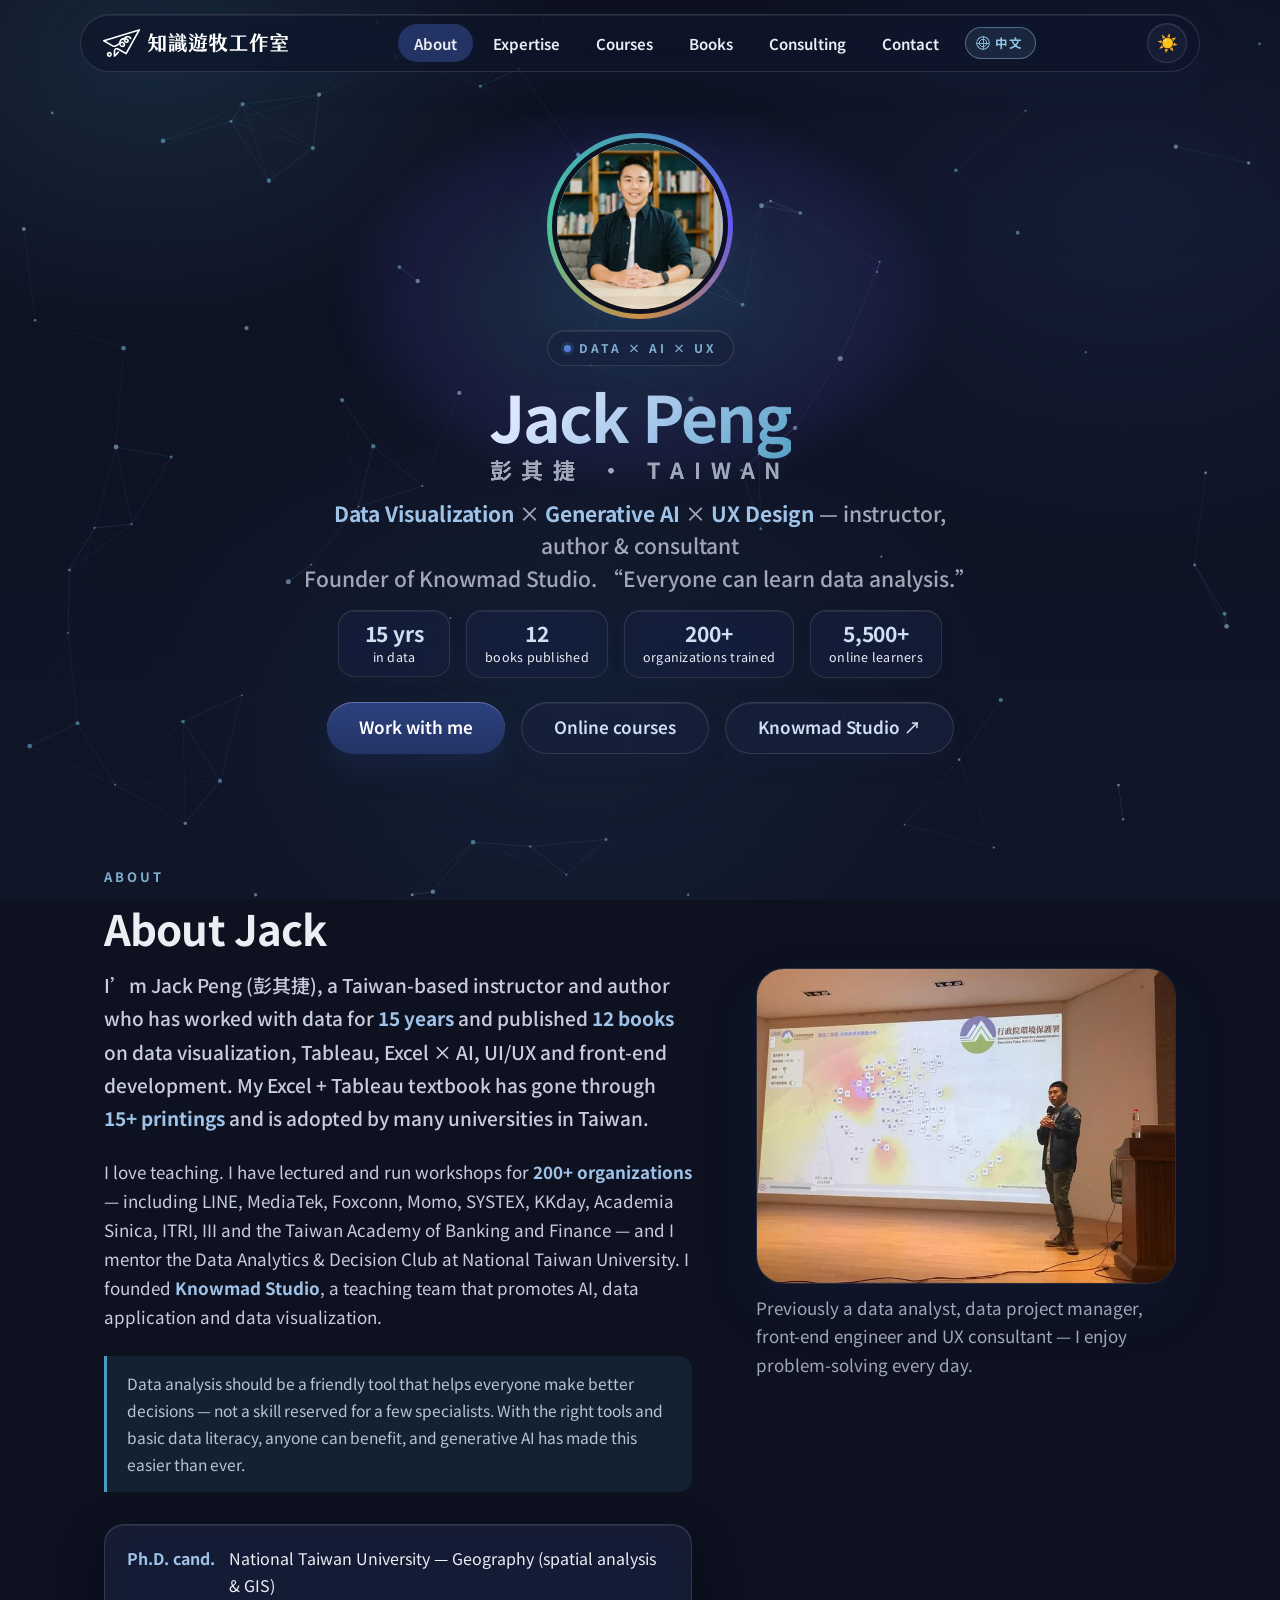
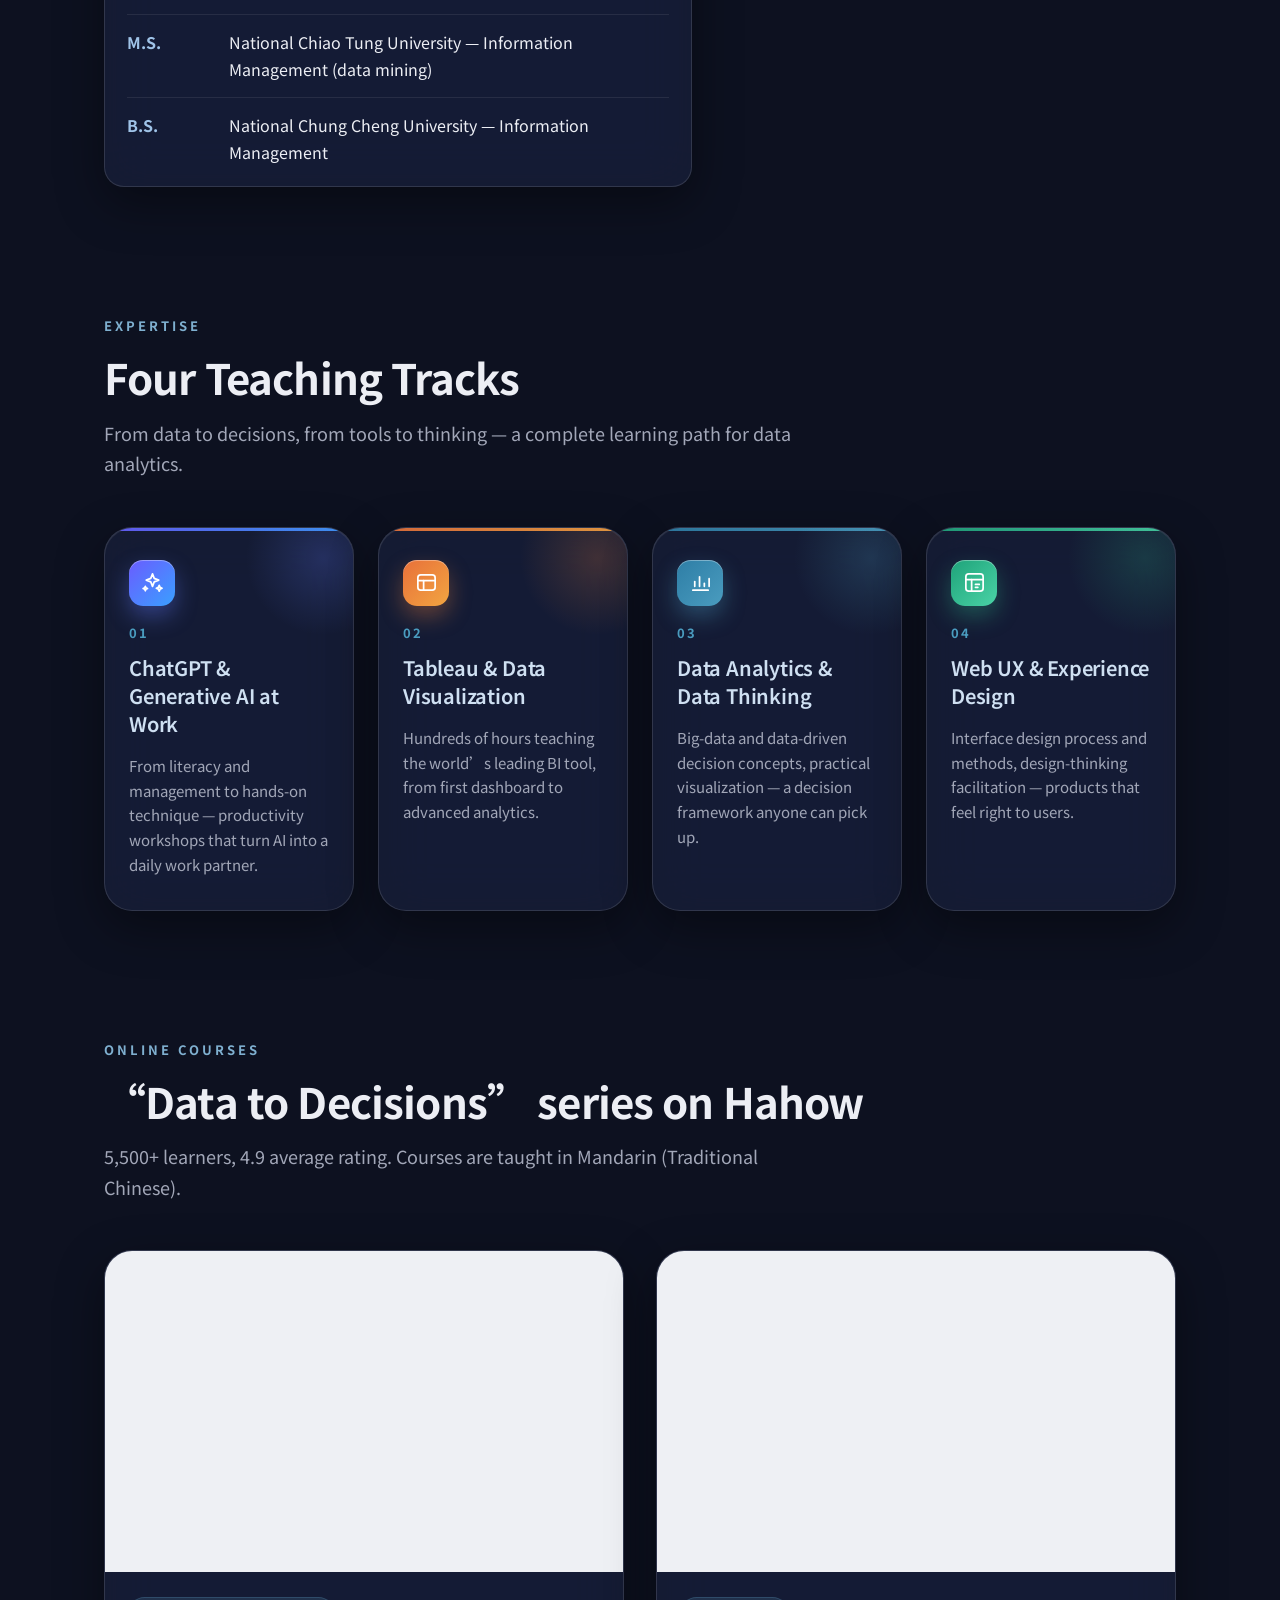
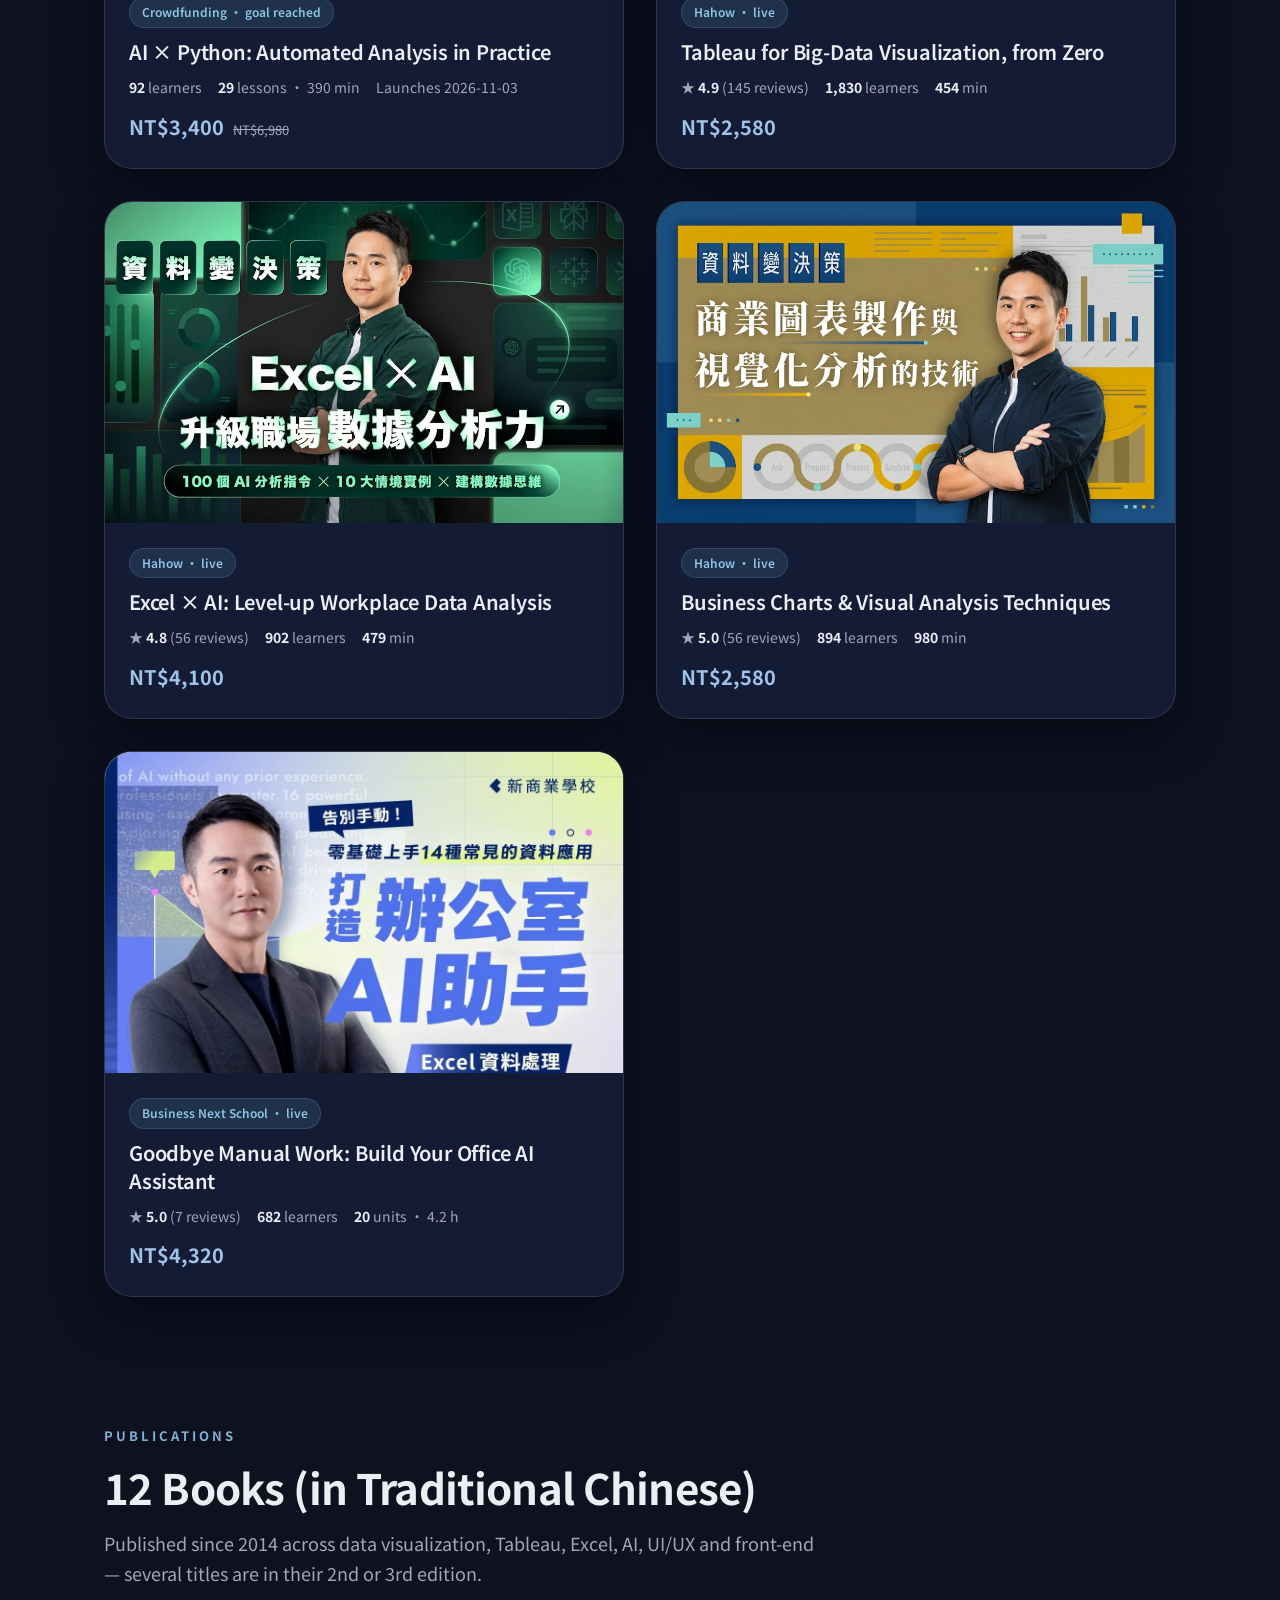
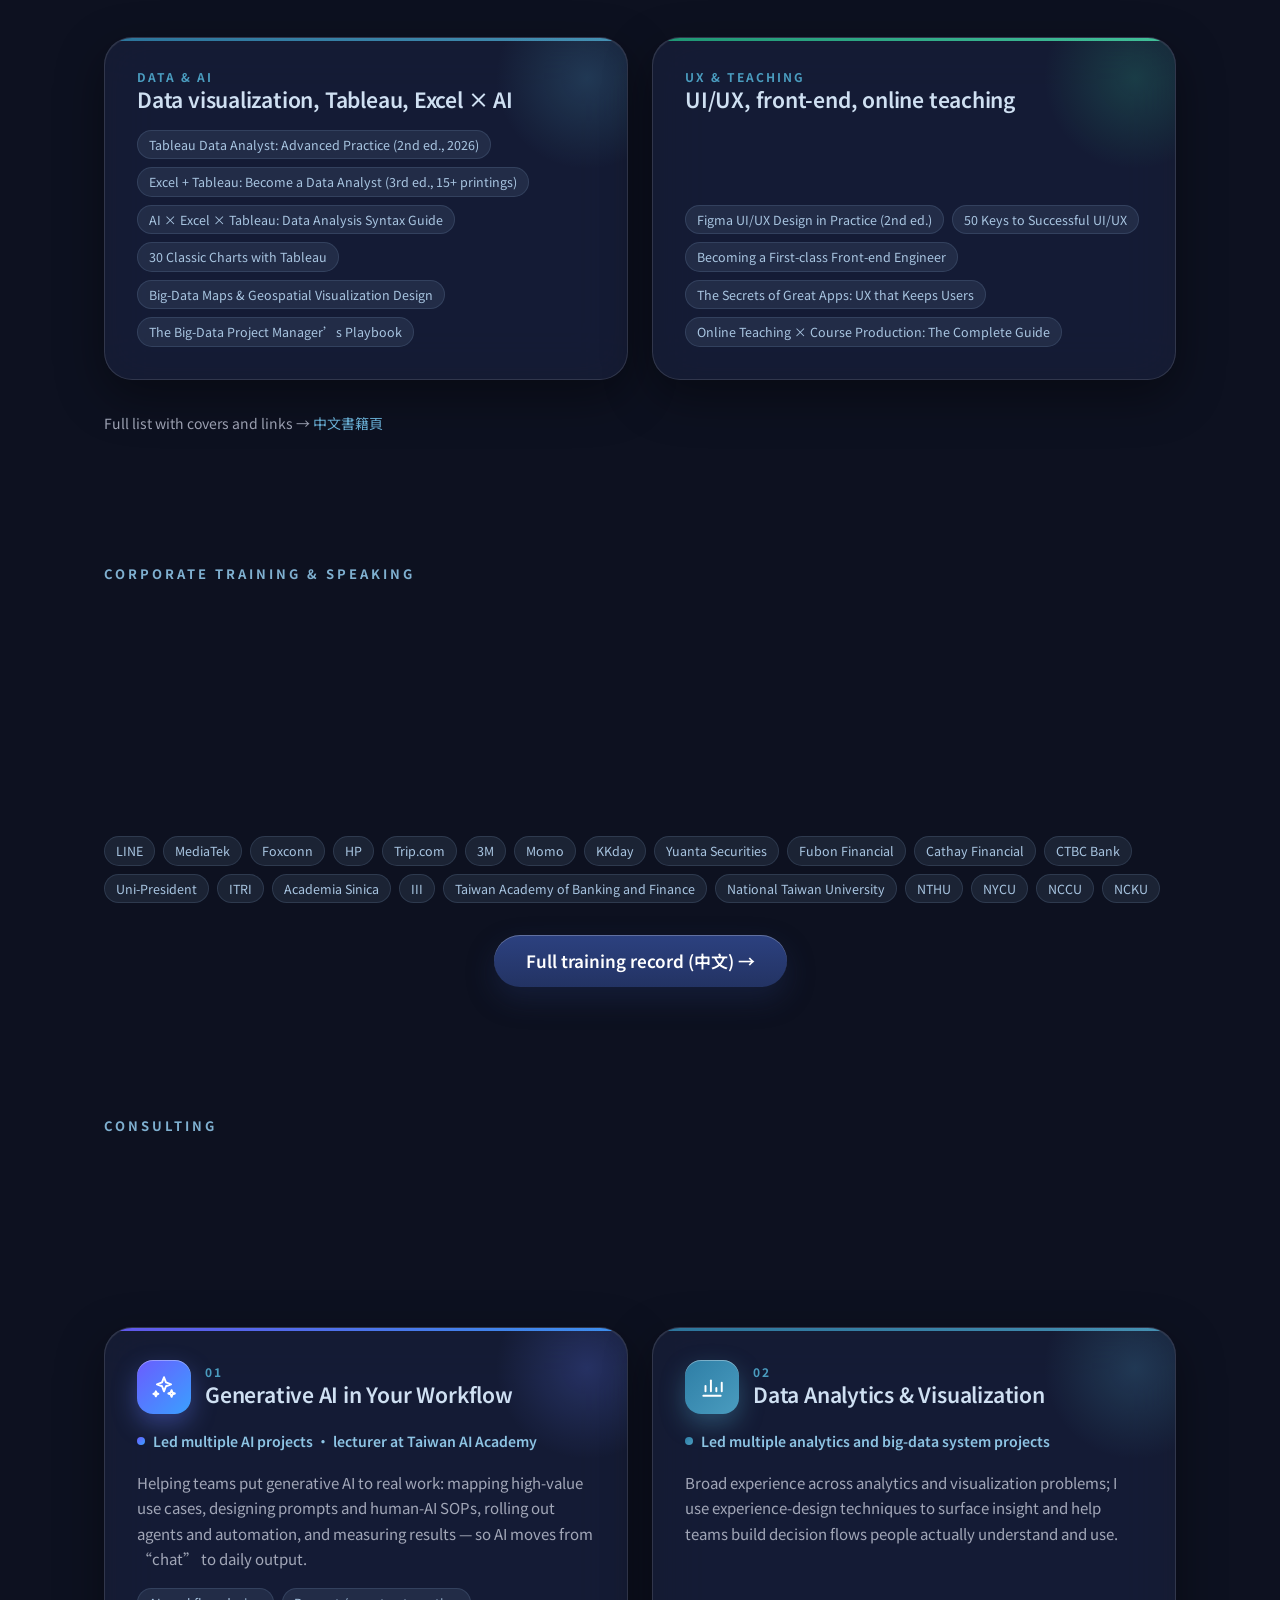
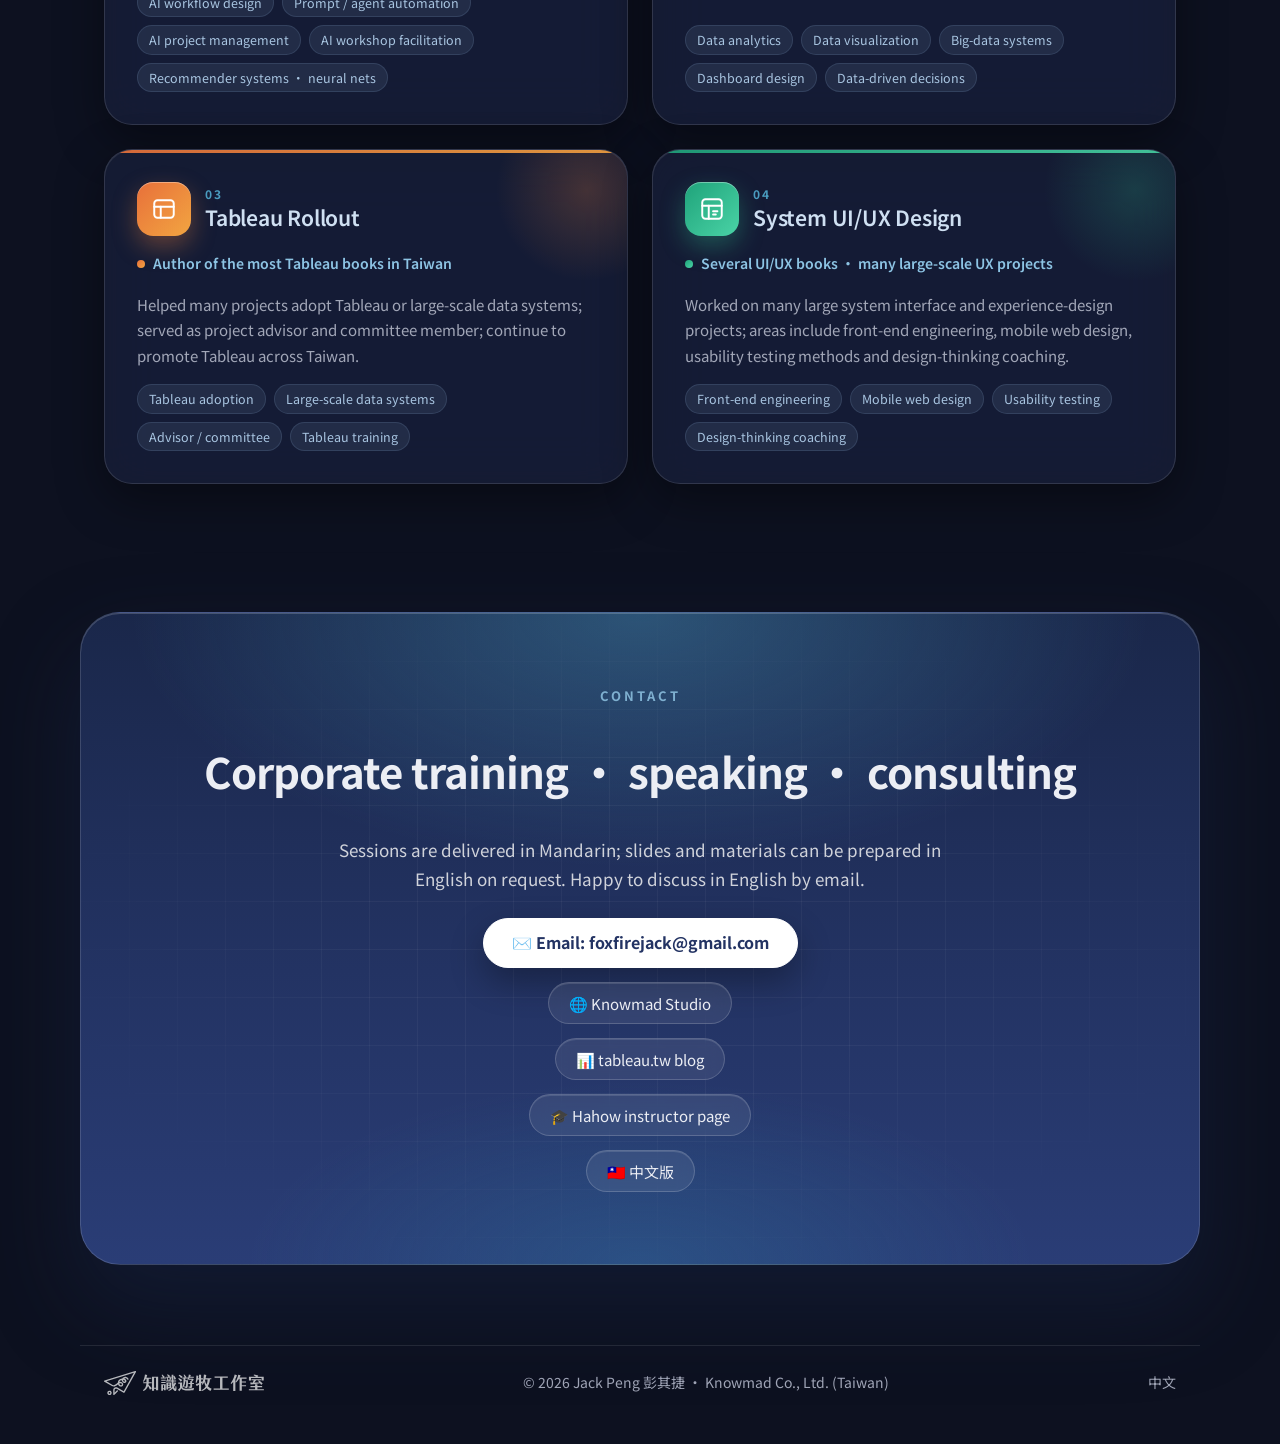
==== en/index.html @ beb4baf4 "導覽列項目垂直對齊；About 右下角改為 DATA × AI × UX 簽名條（移除三格小磚）；聯絡區主按鈕獨立一排、次要連結等高置中 Co-Authored-By: Claude Fable 5 " ====
<!DOCTYPE html>
<html lang="en">
<head>
<meta charset="UTF-8">
<meta name="viewport" content="width=device-width, initial-scale=1.0">
<!-- Google tag (gtag.js) -->
<script async src="https://www.googletagmanager.com/gtag/js?id=G-7SWWWJFQQ8"></script>
<script>
  window.dataLayer = window.dataLayer || [];
  function gtag(){dataLayer.push(arguments);}
  gtag('js', new Date());
  gtag('config', 'G-7SWWWJFQQ8');
</script>
<title>Jack Peng (彭其捷) | Data Visualization × AI × UX Instructor &amp; Author, Taiwan</title>
<meta name="description" content="Jack Peng (彭其捷) is a Taiwan-based instructor, author and consultant in data visualization (Tableau), generative-AI productivity, data thinking and UI/UX design. 15 years in data, 12 books, 200+ organizations trained, 5,500+ online learners. Founder of Knowmad Studio.">
<meta name="author" content="Jack Peng (彭其捷)">
<meta name="robots" content="index, follow, max-snippet:-1, max-image-preview:large">
<link rel="canonical" href="https://www.visualization.tw/en/">
<link rel="alternate" hreflang="zh-Hant" href="https://www.visualization.tw/">
<link rel="alternate" hreflang="en" href="https://www.visualization.tw/en/">
<link rel="alternate" hreflang="x-default" href="https://www.visualization.tw/">
<link rel="alternate" type="text/plain" href="https://www.visualization.tw/llms.txt" title="llms.txt">
<meta property="og:type" content="profile">
<meta property="og:locale" content="en_US">
<meta property="og:locale:alternate" content="zh_TW">
<meta property="og:site_name" content="Jack Peng | visualization.tw">
<meta property="og:title" content="Jack Peng (彭其捷) | Data Visualization × AI × UX Instructor &amp; Author">
<meta property="og:description" content="15 years in data, 12 books, 200+ organizations trained, 5,500+ online learners. Tableau, generative AI at work, data thinking, UX design. Founder of Knowmad Studio, Taiwan.">
<meta property="og:url" content="https://www.visualization.tw/en/">
<meta property="og:image" content="https://www.visualization.tw/assets/og-image.jpg">
<meta name="twitter:card" content="summary_large_image">
<meta name="twitter:title" content="Jack Peng (彭其捷) | Data Visualization × AI × UX Instructor &amp; Author">
<meta name="twitter:image" content="https://www.visualization.tw/assets/og-image.jpg">
<link rel="icon" href="../Logo/方-知識遊牧.png">
<link rel="preconnect" href="https://fonts.googleapis.com">
<link rel="preconnect" href="https://fonts.gstatic.com" crossorigin>
<link href="https://fonts.googleapis.com/css2?family=Noto+Sans+TC:wght@400;500;600;700&display=swap" rel="stylesheet">
<script>
(function(){
  const saved = localStorage.getItem('theme');
  const theme = saved || 'dark';
  document.documentElement.setAttribute('data-theme', theme);
  addEventListener('DOMContentLoaded', () => {
    const btn = document.getElementById('theme-toggle');
    const sync = () => { btn.textContent = document.documentElement.getAttribute('data-theme') === 'dark' ? '☀️' : '🌙'; };
    sync();
    btn.addEventListener('click', () => {
      const next = document.documentElement.getAttribute('data-theme') === 'dark' ? 'light' : 'dark';
      document.documentElement.setAttribute('data-theme', next);
      localStorage.setItem('theme', next);
      sync();
    });
  });
})();
</script>
<link rel="stylesheet" href="../assets/css/site.css?v=20260823g">
<script type="application/ld+json">
{
 "@context": "https://schema.org",
 "@graph": [
  {
   "@type": "ProfilePage",
   "@id": "https://www.visualization.tw/en/#webpage",
   "url": "https://www.visualization.tw/en/",
   "name": "Jack Peng (彭其捷) | Data Visualization × AI × UX Instructor & Author",
   "isPartOf": {"@id": "https://www.visualization.tw/#website"},
   "about": {"@id": "https://www.visualization.tw/#person"},
   "mainEntity": {"@id": "https://www.visualization.tw/#person"},
   "inLanguage": "en",
   "dateModified": "2026-08-22",
   "description": "English summary of Jack Peng's profile: Taiwan-based instructor, author and consultant in data visualization (Tableau), generative-AI productivity, data thinking and UI/UX design. 15 years in data, 12 books, 200+ organizations trained, 5,500+ online learners."
  },
  {
   "@type": "Person",
   "@id": "https://www.visualization.tw/#person",
   "name": "Jack Peng",
   "alternateName": ["彭其捷", "Chi-Chieh Peng", "foxfirejack"],
   "url": "https://www.visualization.tw/",
   "image": "https://www.visualization.tw/assets/img/profile.webp",
   "email": "mailto:foxfirejack@gmail.com",
   "jobTitle": ["Instructor", "Author", "Consultant", "Founder of Knowmad Studio"],
   "description": "Taiwan-based instructor, author and consultant in data visualization (Tableau), generative-AI productivity, data thinking and UI/UX design. 15 years in data, 12 books, 200+ organizations trained, 5,500+ online learners on Hahow.",
   "knowsAbout": ["Data visualization", "Tableau", "ChatGPT", "Generative AI", "AI workflow adoption", "Python data analysis", "Excel data analysis", "Data thinking", "Business charts", "UI/UX design", "Figma", "Design thinking", "GIS"],
   "knowsLanguage": ["zh-Hant", "en"],
   "nationality": {"@type": "Country", "name": "Taiwan"},
   "worksFor": {"@id": "https://www.visualization.tw/#org"},
   "founder": {"@id": "https://www.visualization.tw/#org"},
   "sameAs": ["https://knowmad.tw/", "https://www.tableau.tw/", "https://hahow.in/@foxfirejack"]
  },
  {
   "@type": "BreadcrumbList",
   "itemListElement": [
    {"@type": "ListItem", "position": 1, "name": "Home (中文)", "item": "https://www.visualization.tw/"},
    {"@type": "ListItem", "position": 2, "name": "English", "item": "https://www.visualization.tw/en/"}
   ]
  }
 ]
}
</script>
</head>
<body>

<!-- ===== Nav ===== -->
<nav>
  <div class="container nav-inner">
    <a class="nav-logo" href="#top" aria-label="Knowmad Studio">
      <img src="../Logo/橫-知識遊牧工作室.svg" alt="Knowmad Studio" onerror="this.onerror=null;this.src='../Logo/Logo+Text-short.png'">
    </a>
    <ul class="nav-links" id="nav-links">
      <li><a href="#about">About</a></li>
      <li><a href="#expertise">Expertise</a></li>
      <li><a href="#courses">Courses</a></li>
      <li><a href="#books">Books</a></li>
      <li><a href="#consulting">Consulting</a></li>
      <li><a href="#contact">Contact</a></li>
      <li><a class="nav-lang" href="../" hreflang="zh-Hant" lang="zh-Hant" title="中文版">中文</a></li>
    </ul>
    <div class="nav-tools">
      <button class="theme-toggle" id="theme-toggle" aria-label="Toggle dark / light mode">🌙</button>
      <button class="nav-burger" id="nav-burger" aria-label="Menu" aria-expanded="false">
        <span></span><span></span><span></span>
      </button>
    </div>
  </div>
</nav>

<!-- ===== Hero ===== -->
<header class="hero" id="top">
  <div class="container hero-inner">
    <div class="hero-avatar-wrap"><img class="hero-avatar" fetchpriority="high" src="../assets/img/profile.webp" alt="Jack Peng 彭其捷" width="848" height="848"></div>
    <div class="eyebrow">DATA × AI × UX</div>
    <h1>Jack Peng<small>彭其捷 · TAIWAN</small></h1>
    <p class="hero-sub"><b>Data Visualization</b> × <b>Generative AI</b> × <b>UX Design</b> — instructor, author &amp; consultant<br>Founder of Knowmad Studio. “Everyone can learn data analysis.”</p>
    <div class="hero-chips">
      <span class="chip"><strong>15 yrs</strong><span class="chip-lbl">in data</span></span>
      <span class="chip"><strong>12</strong><span class="chip-lbl">books published</span></span>
      <span class="chip"><strong>200+</strong><span class="chip-lbl">organizations trained</span></span>
      <span class="chip"><strong>5,500+</strong><span class="chip-lbl">online learners</span></span>
    </div>
    <div class="hero-actions">
      <a class="btn btn--hero" href="#contact">Work with me</a>
      <a class="btn btn--ghost" href="#courses">Online courses</a>
      <a class="btn btn--ghost" href="https://knowmad.tw/" target="_blank" rel="noopener">Knowmad Studio ↗</a>
    </div>
  </div>
</header>

<!-- ===== About ===== -->
<section id="about">
  <div class="container">
    <div class="eyebrow">ABOUT</div>
    <h2>About Jack</h2>
    <div class="about-grid">
      <div class="about-text">
        <p class="about-lead">I’m Jack Peng (彭其捷), a Taiwan-based instructor and author who has worked with data for <strong>15 years</strong> and published <strong>12 books</strong> on data visualization, Tableau, Excel × AI, UI/UX and front-end development. My Excel + Tableau textbook has gone through <strong>15+ printings</strong> and is adopted by many universities in Taiwan.</p>
        <p>I love teaching. I have lectured and run workshops for <strong>200+ organizations</strong> — including LINE, MediaTek, Foxconn, Momo, SYSTEX, KKday, Academia Sinica, ITRI, III and the Taiwan Academy of Banking and Finance — and I mentor the Data Analytics &amp; Decision Club at National Taiwan University. I founded <strong>Knowmad Studio</strong>, a teaching team that promotes AI, data application and data visualization.</p>
        <blockquote class="about-quote">Data analysis should be a friendly tool that helps everyone make better decisions — not a skill reserved for a few specialists. With the right tools and basic data literacy, anyone can benefit, and generative AI has made this easier than ever.</blockquote>
        <ul class="edu-list">
          <li><span class="edu-degree">Ph.D. cand.</span><span>National Taiwan University — Geography (spatial analysis &amp; GIS)</span></li>
          <li><span class="edu-degree">M.S.</span><span>National Chiao Tung University — Information Management (data mining)</span></li>
          <li><span class="edu-degree">B.S.</span><span>National Chung Cheng University — Information Management</span></li>
        </ul>
      </div>
      <div>
        <div class="about-photo"><img loading="lazy" decoding="async" src="../assets/img/talk-3.webp" alt="Jack Peng speaking at a workshop" width="1200" height="800"></div>
        <p style="font-size:var(--font-size--small);color:var(--text-secondary);margin-top:10px">Previously a data analyst, data project manager, front-end engineer and UX consultant — I enjoy problem-solving every day.</p>
      </div>
    </div>
  </div>
</section>

<!-- ===== Expertise ===== -->
<section id="expertise" class="section-alt">
  <div class="container">
    <div class="eyebrow">EXPERTISE</div>
    <h2>Four Teaching Tracks</h2>
    <p class="section-lead">From data to decisions, from tools to thinking — a complete learning path for data analytics.</p>
    <div class="pillar-grid">
      <div class="pillar accent" style="--c-accent:linear-gradient(135deg,#6a5cff,#3aa0ff);--c-glow:rgba(96,124,255,.38)">
        <div class="pillar-ico" aria-hidden="true"><svg viewBox="0 0 24 24" fill="none" stroke="currentColor" stroke-width="1.8" stroke-linecap="round" stroke-linejoin="round"><path d="M12 3l1.8 4.7L18.5 9.5l-4.7 1.8L12 16l-1.8-4.7L5.5 9.5l4.7-1.8z"/><path d="M19 15l.9 2.1L22 18l-2.1.9L19 21l-.9-2.1L16 18l2.1-.9z"/><path d="M4.5 16l.7 1.6 1.6.7-1.6.7-.7 1.6-.7-1.6L2.2 18.3l1.6-.7z"/></svg></div>
        <div class="pillar-num">01</div>
        <h3>ChatGPT &amp; Generative AI at Work</h3>
        <p>From literacy and management to hands-on technique — productivity workshops that turn AI into a daily work partner.</p>
      </div>
      <div class="pillar accent" style="--c-accent:linear-gradient(135deg,#e8703a,#f2a541);--c-glow:rgba(236,130,60,.36)">
        <div class="pillar-ico" aria-hidden="true"><svg viewBox="0 0 24 24" fill="none" stroke="currentColor" stroke-width="1.8" stroke-linecap="round" stroke-linejoin="round"><rect x="3" y="4" width="18" height="16" rx="3"/><path d="M3 10h18"/><path d="M9 10v10"/></svg></div>
        <div class="pillar-num">02</div>
        <h3>Tableau &amp; Data Visualization</h3>
        <p>Hundreds of hours teaching the world’s leading BI tool, from first dashboard to advanced analytics.</p>
      </div>
      <div class="pillar accent" style="--c-accent:linear-gradient(135deg,#2E7EA6,#4A9CBF);--c-glow:rgba(74,156,191,.38)">
        <div class="pillar-ico" aria-hidden="true"><svg viewBox="0 0 24 24" fill="none" stroke="currentColor" stroke-width="1.8" stroke-linecap="round" stroke-linejoin="round"><path d="M4 20h16"/><path d="M6 16V11"/><path d="M11 16V6"/><path d="M16 16v-3"/><path d="M21 16V8"/></svg></div>
        <div class="pillar-num">03</div>
        <h3>Data Analytics &amp; Data Thinking</h3>
        <p>Big-data and data-driven decision concepts, practical visualization — a decision framework anyone can pick up.</p>
      </div>
      <div class="pillar accent" style="--c-accent:linear-gradient(135deg,#1fa37a,#4ad3a6);--c-glow:rgba(46,190,140,.34)">
        <div class="pillar-ico" aria-hidden="true"><svg viewBox="0 0 24 24" fill="none" stroke="currentColor" stroke-width="1.8" stroke-linecap="round" stroke-linejoin="round"><rect x="3" y="3" width="18" height="18" rx="3"/><path d="M3 9h18"/><path d="M9 21V9"/><path d="M13 14h4"/><path d="M13 17h2.5"/></svg></div>
        <div class="pillar-num">04</div>
        <h3>Web UX &amp; Experience Design</h3>
        <p>Interface design process and methods, design-thinking facilitation — products that feel right to users.</p>
      </div>
    </div>
  </div>
</section>

<!-- ===== Courses ===== -->
<section id="courses">
  <div class="container">
    <div class="eyebrow">ONLINE COURSES</div>
    <h2>“Data to Decisions” series on Hahow</h2>
    <p class="section-lead">5,500+ learners, 4.9 average rating. Courses are taught in Mandarin (Traditional Chinese).</p>
    <div class="course-grid">
      <a class="course-card" href="https://hahow.in/cr/ai-python" target="_blank" rel="noopener">
        <img loading="lazy" decoding="async" class="course-cover" src="../assets/img/course-python.webp" alt="AI × Python Automated Analysis in Practice" width="1000" height="620">
        <div class="course-body">
          <span><span class="badge badge--hot">Crowdfunding · goal reached</span></span>
          <h3>AI × Python: Automated Analysis in Practice</h3>
          <div class="course-meta"><span><strong>92</strong> learners</span><span><strong>29</strong> lessons · 390 min</span><span>Launches 2026-11-03</span></div>
          <div class="course-price"><span class="price">NT$3,400 <s class="price-orig">NT$6,980</s></span></div>
        </div>
      </a>
      <a class="course-card" href="https://hahow.in/cr/data-tableau" target="_blank" rel="noopener">
        <img loading="lazy" decoding="async" class="course-cover" src="../assets/img/course-tableau.webp" alt="Tableau for Big-Data Visualization from Zero" width="1000" height="620">
        <div class="course-body">
          <span><span class="badge">Hahow · live</span></span>
          <h3>Tableau for Big-Data Visualization, from Zero</h3>
          <div class="course-meta"><span>★ <strong>4.9</strong> (145 reviews)</span><span><strong>1,830</strong> learners</span><span><strong>454</strong> min</span></div>
          <div class="course-price"><span class="price">NT$2,580</span></div>
        </div>
      </a>
      <a class="course-card" href="https://hahow.in/cr/chatgpt-data" target="_blank" rel="noopener">
        <img loading="lazy" decoding="async" class="course-cover" src="../assets/img/course-excel-ai.webp" alt="Excel × AI for Workplace Data Analysis" width="1000" height="620">
        <div class="course-body">
          <span><span class="badge">Hahow · live</span></span>
          <h3>Excel × AI: Level-up Workplace Data Analysis</h3>
          <div class="course-meta"><span>★ <strong>4.8</strong> (56 reviews)</span><span><strong>902</strong> learners</span><span><strong>479</strong> min</span></div>
          <div class="course-price"><span class="price">NT$4,100</span></div>
        </div>
      </a>
      <a class="course-card" href="https://hahow.in/cr/data-viz" target="_blank" rel="noopener">
        <img loading="lazy" decoding="async" class="course-cover" src="../assets/img/course-chart.webp" alt="Business Charts and Visual Analysis Techniques" width="1000" height="620">
        <div class="course-body">
          <span><span class="badge">Hahow · live</span></span>
          <h3>Business Charts &amp; Visual Analysis Techniques</h3>
          <div class="course-meta"><span>★ <strong>5.0</strong> (56 reviews)</span><span><strong>894</strong> learners</span><span><strong>980</strong> min</span></div>
          <div class="course-price"><span class="price">NT$2,580</span></div>
        </div>
      </a>
      <a class="course-card" href="https://biz-online.bnextmedia.com.tw/courses/office-ai-assistant" target="_blank" rel="noopener">
        <img loading="lazy" decoding="async" class="course-cover" src="../assets/img/course-ai-assistant.webp" alt="Build Your Office AI Assistant" style="object-position:center top" width="1000" height="620">
        <div class="course-body">
          <span><span class="badge">Business Next School · live</span></span>
          <h3>Goodbye Manual Work: Build Your Office AI Assistant</h3>
          <div class="course-meta"><span>★ <strong>5.0</strong> (7 reviews)</span><span><strong>682</strong> learners</span><span><strong>20</strong> units · 4.2 h</span></div>
          <div class="course-price"><span class="price">NT$4,320</span></div>
        </div>
      </a>
    </div>
  </div>
</section>

<!-- ===== Books ===== -->
<section id="books" class="section-alt">
  <div class="container">
    <div class="eyebrow">PUBLICATIONS</div>
    <h2>12 Books (in Traditional Chinese)</h2>
    <p class="section-lead">Published since 2014 across data visualization, Tableau, Excel, AI, UI/UX and front-end — several titles are in their 2nd or 3rd edition.</p>
    <div class="consult-grid">
      <div class="pillar consult" style="--c-accent:linear-gradient(135deg,#2E7EA6,#4A9CBF);--c-glow:rgba(74,156,191,.38)">
        <div class="consult-head"><div><div class="consult-num">DATA &amp; AI</div><h3>Data visualization, Tableau, Excel × AI</h3></div></div>
        <div class="consult-tags">
          <span>Tableau Data Analyst: Advanced Practice (2nd ed., 2026)</span>
          <span>Excel + Tableau: Become a Data Analyst (3rd ed., 15+ printings)</span>
          <span>AI × Excel × Tableau: Data Analysis Syntax Guide</span>
          <span>30 Classic Charts with Tableau</span>
          <span>Big-Data Maps &amp; Geospatial Visualization Design</span>
          <span>The Big-Data Project Manager’s Playbook</span>
        </div>
      </div>
      <div class="pillar consult" style="--c-accent:linear-gradient(135deg,#1fa37a,#4ad3a6);--c-glow:rgba(46,190,140,.34)">
        <div class="consult-head"><div><div class="consult-num">UX &amp; TEACHING</div><h3>UI/UX, front-end, online teaching</h3></div></div>
        <div class="consult-tags">
          <span>Figma UI/UX Design in Practice (2nd ed.)</span>
          <span>50 Keys to Successful UI/UX</span>
          <span>Becoming a First-class Front-end Engineer</span>
          <span>The Secrets of Great Apps: UX that Keeps Users</span>
          <span>Online Teaching × Course Production: The Complete Guide</span>
        </div>
      </div>
    </div>
    <p class="book-note" style="margin-top:var(--spacing--50)">Full list with covers and links → <a href="../#books">中文書籍頁</a></p>
  </div>
</section>

<!-- ===== Training ===== -->
<section id="training">
  <div class="container">
    <div class="eyebrow">CORPORATE TRAINING &amp; SPEAKING</div>
    <h2>200+ organizations since 2015</h2>
    <p class="section-lead">Banks and insurers, semiconductor and manufacturing, research institutes, government agencies and universities. Recent topics are dominated by generative-AI productivity and AI × Excel data analysis; Tableau, data thinking and UX remain long-running tracks.</p>
    <div class="consult-tags" style="margin-bottom:var(--spacing--40)">
      <span>LINE</span><span>MediaTek</span><span>Foxconn</span><span>HP</span><span>Trip.com</span><span>3M</span><span>Momo</span><span>KKday</span><span>Yuanta Securities</span><span>Fubon Financial</span><span>Cathay Financial</span><span>CTBC Bank</span><span>Uni-President</span><span>ITRI</span><span>Academia Sinica</span><span>III</span><span>Taiwan Academy of Banking and Finance</span><span>National Taiwan University</span><span>NTHU</span><span>NYCU</span><span>NCCU</span><span>NCKU</span>
    </div>
    <div class="tl-cta">
      <a class="btn" href="../training.html">Full training record (中文) →</a>
    </div>
  </div>
</section>

<!-- ===== Consulting ===== -->
<section id="consulting" class="section-alt">
  <div class="container">
    <div class="eyebrow">CONSULTING</div>
    <h2>Consulting</h2>
    <p class="section-lead">Advisor to multiple organizations. Four focus areas: generative-AI workflow adoption, data analytics &amp; visualization, Tableau rollout, and system UI/UX design.</p>
    <div class="consult-grid">
      <div class="pillar consult" style="--c-accent:linear-gradient(135deg,#6a5cff,#3aa0ff);--c-glow:rgba(96,124,255,.38)">
        <div class="consult-head">
          <div class="consult-icon" aria-hidden="true"><svg viewBox="0 0 24 24" fill="none" stroke="currentColor" stroke-width="1.8" stroke-linecap="round" stroke-linejoin="round"><path d="M12 3l1.8 4.7L18.5 9.5l-4.7 1.8L12 16l-1.8-4.7L5.5 9.5l4.7-1.8z"/><path d="M19 15l.9 2.1L22 18l-2.1.9L19 21l-.9-2.1L16 18l2.1-.9z"/><path d="M4.5 16l.7 1.6 1.6.7-1.6.7-.7 1.6-.7-1.6L2.2 18.3l1.6-.7z"/></svg></div>
          <div><div class="consult-num">01</div><h3>Generative AI in Your Workflow</h3></div>
        </div>
        <div class="consult-high">Led multiple AI projects · lecturer at Taiwan AI Academy</div>
        <p>Helping teams put generative AI to real work: mapping high-value use cases, designing prompts and human-AI SOPs, rolling out agents and automation, and measuring results — so AI moves from “chat” to daily output.</p>
        <div class="consult-tags"><span>AI workflow design</span><span>Prompt / agent automation</span><span>AI project management</span><span>AI workshop facilitation</span><span>Recommender systems · neural nets</span></div>
      </div>
      <div class="pillar consult" style="--c-accent:linear-gradient(135deg,#2E7EA6,#4A9CBF);--c-glow:rgba(74,156,191,.38)">
        <div class="consult-head">
          <div class="consult-icon" aria-hidden="true"><svg viewBox="0 0 24 24" fill="none" stroke="currentColor" stroke-width="1.8" stroke-linecap="round" stroke-linejoin="round"><path d="M4 20h16"/><path d="M6 16V11"/><path d="M11 16V6"/><path d="M16 16v-3"/><path d="M21 16V8"/></svg></div>
          <div><div class="consult-num">02</div><h3>Data Analytics &amp; Visualization</h3></div>
        </div>
        <div class="consult-high">Led multiple analytics and big-data system projects</div>
        <p>Broad experience across analytics and visualization problems; I use experience-design techniques to surface insight and help teams build decision flows people actually understand and use.</p>
        <div class="consult-tags"><span>Data analytics</span><span>Data visualization</span><span>Big-data systems</span><span>Dashboard design</span><span>Data-driven decisions</span></div>
      </div>
      <div class="pillar consult" style="--c-accent:linear-gradient(135deg,#e8703a,#f2a541);--c-glow:rgba(236,130,60,.36)">
        <div class="consult-head">
          <div class="consult-icon" aria-hidden="true"><svg viewBox="0 0 24 24" fill="none" stroke="currentColor" stroke-width="1.8" stroke-linecap="round" stroke-linejoin="round"><rect x="3" y="4" width="18" height="16" rx="3"/><path d="M3 10h18"/><path d="M9 10v10"/></svg></div>
          <div><div class="consult-num">03</div><h3>Tableau Rollout</h3></div>
        </div>
        <div class="consult-high">Author of the most Tableau books in Taiwan</div>
        <p>Helped many projects adopt Tableau or large-scale data systems; served as project advisor and committee member; continue to promote Tableau across Taiwan.</p>
        <div class="consult-tags"><span>Tableau adoption</span><span>Large-scale data systems</span><span>Advisor / committee</span><span>Tableau training</span></div>
      </div>
      <div class="pillar consult" style="--c-accent:linear-gradient(135deg,#1fa37a,#4ad3a6);--c-glow:rgba(46,190,140,.34)">
        <div class="consult-head">
          <div class="consult-icon" aria-hidden="true"><svg viewBox="0 0 24 24" fill="none" stroke="currentColor" stroke-width="1.8" stroke-linecap="round" stroke-linejoin="round"><rect x="3" y="3" width="18" height="18" rx="3"/><path d="M3 9h18"/><path d="M9 21V9"/><path d="M13 14h4"/><path d="M13 17h2.5"/></svg></div>
          <div><div class="consult-num">04</div><h3>System UI/UX Design</h3></div>
        </div>
        <div class="consult-high">Several UI/UX books · many large-scale UX projects</div>
        <p>Worked on many large system interface and experience-design projects; areas include front-end engineering, mobile web design, usability testing methods and design-thinking coaching.</p>
        <div class="consult-tags"><span>Front-end engineering</span><span>Mobile web design</span><span>Usability testing</span><span>Design-thinking coaching</span></div>
      </div>
    </div>
  </div>
</section>

<!-- ===== Contact ===== -->
<section class="contact" id="contact">
  <div class="container contact-inner">
    <div class="eyebrow">CONTACT</div>
    <h2>Corporate training · speaking · consulting</h2>
    <p>Sessions are delivered in Mandarin; slides and materials can be prepared in English on request. Happy to discuss in English by email.</p>
    <div class="contact-links">
      <a class="chip chip--primary" href="mailto:foxfirejack@gmail.com?subject=Training%20%2F%20Consulting%20inquiry">✉️ Email: foxfirejack@gmail.com</a>
      <a class="chip" href="https://knowmad.tw/" target="_blank" rel="noopener">🌐 Knowmad Studio</a>
      <a class="chip" href="https://www.tableau.tw/" target="_blank" rel="noopener">📊 tableau.tw blog</a>
      <a class="chip" href="https://hahow.in/@foxfirejack" target="_blank" rel="noopener">🎓 Hahow instructor page</a>
      <a class="chip" href="../">🇹🇼 中文版</a>
    </div>
  </div>
</section>

<!-- ===== Footer ===== -->
<footer>
  <div class="container footer-inner">
    <img src="../Logo/橫-知識遊牧工作室.svg" alt="Knowmad Studio" onerror="this.onerror=null;this.src='../Logo/Logo+Text-short.png'">
    <span>© 2026 Jack Peng 彭其捷 · Knowmad Co., Ltd. (Taiwan)</span>
    <span><a href="../">中文</a></span>
  </div>
</footer>

<canvas id="particles" aria-hidden="true"></canvas>
<script src="../assets/js/site-fx.js?v=20260823c"></script>
<script>
(function(){
  const links = Array.from(document.querySelectorAll('.nav-links a[href^="#"]'));
  const ids = links.map(a => a.getAttribute('href').slice(1));
  const map = {};
  links.forEach((a, i) => { map[ids[i]] = a; });
  function update(){
    const pos = scrollY + innerHeight * .35;
    let cur = ids[0];
    for (const id of ids){
      const el = document.getElementById(id);
      if (el && el.offsetTop <= pos) cur = id;
    }
    links.forEach(a => a.classList.toggle('active', a === map[cur]));
  }
  addEventListener('scroll', update, {passive: true});
  addEventListener('resize', update);
  update();
})();
(function(){
  const nav = document.querySelector('nav');
  const burger = document.getElementById('nav-burger');
  burger.addEventListener('click', () => {
    const open = nav.classList.toggle('open');
    burger.setAttribute('aria-expanded', open);
  });
  document.querySelectorAll('.nav-links a').forEach(a => a.addEventListener('click', () => nav.classList.remove('open')));
})();
</script>
</body>
</html>
---- assets/css/site.css ----
:root{
  --text:#141418;
  --text-secondary:#4b4b54;
  --bg:#f5f5f7;
  --primary:#233363;
  --primary-link:#0e78a4;
  --primary-mid:#2E7EA6;
  --primary-light:#4A9CBF;
  --glass:rgba(255,255,255,.78);
  --glass-border:rgba(255,255,255,.8);
  --glass-shadow:0 16px 48px rgba(35,51,99,.09);
  --glass-inset:inset 0 1px 0 rgba(255,255,255,.95);
  --radius-lg:28px;
  --radius-md:20px;
  --spacing--20:clamp(.4rem,2vw,.5rem);
  --spacing--30:clamp(.6rem,2.5vw,1rem);
  --spacing--40:clamp(1rem,3vw,1.5rem);
  --spacing--50:clamp(1.5rem,4vw,2rem);
  --spacing--60:clamp(2rem,5vw,3rem);
  --spacing--70:clamp(3rem,6vw,4rem);
  --spacing--80:clamp(3rem,7vw,5rem);
}
*{margin:0;padding:0;box-sizing:border-box}
html{scroll-behavior:smooth}
body{
  font-family:-apple-system,BlinkMacSystemFont,"SF Pro Display","SF Pro TC","Noto Sans TC",Roboto,sans-serif;
  color:var(--text);
  background:var(--bg);
  font-size:17px;
  line-height:1.7;
  -webkit-font-smoothing:antialiased;
}
body::before{
  content:"";position:fixed;inset:0;z-index:-1;pointer-events:none;
  background:
    radial-gradient(640px 460px at 12% 6%, rgba(74,156,191,.22), transparent 62%),
    radial-gradient(760px 540px at 88% 24%, rgba(35,51,99,.14), transparent 62%),
    radial-gradient(680px 520px at 45% 78%, rgba(46,126,166,.12), transparent 64%),
    linear-gradient(180deg,#f7f8fb 0%,#f2f4f8 100%);
}
img{max-width:100%;height:auto;display:block}
a{color:var(--primary-link);text-decoration:none}
a:hover{text-decoration:underline}
.container{max-width:1120px;margin:0 auto;padding:0 var(--spacing--40)}
section{padding:var(--spacing--70) 0}
.section-alt{background:transparent}
.eyebrow{
  font-size:13px;font-weight:700;letter-spacing:3px;text-transform:uppercase;
  color:#1d6494;margin-bottom:var(--spacing--30);
}
h2{font-size:clamp(30px,4vw,42px);font-weight:700;letter-spacing:-.02em;line-height:1.15;margin-bottom:var(--spacing--30);color:var(--text)}
h3{font-size:22px;font-weight:600;letter-spacing:-.01em;line-height:1.4}
.section-lead{color:var(--text-secondary);max-width:720px;margin-bottom:var(--spacing--60);font-size:18px}

/* ===== Floating glass nav ===== */
nav{position:sticky;top:14px;z-index:100;background:transparent;pointer-events:none}
.nav-inner{
  pointer-events:auto;
  display:flex;align-items:center;justify-content:space-between;
  height:58px;padding:0 12px 0 22px;
  background:rgba(255,255,255,.7);
  backdrop-filter:blur(24px) saturate(180%);
  -webkit-backdrop-filter:blur(24px) saturate(180%);
  border:1px solid var(--glass-border);
  border-radius:999px;
  box-shadow:0 10px 36px rgba(35,51,99,.12), var(--glass-inset);
}
.nav-logo{display:flex;align-items:center;gap:10px}
.nav-logo img{height:30px;width:auto}
.nav-links{display:flex;align-items:center;gap:4px;list-style:none}
.nav-links li{display:flex;align-items:center}
.nav-links a{
  display:inline-flex;align-items:center;height:38px;line-height:1;
  color:#141418;font-size:15px;font-weight:600;
  padding:0 16px;border-radius:999px;transition:background .2s,color .2s;
}
.nav-links a:hover,.nav-links a.active{background:var(--primary);color:#fff;text-decoration:none}
/* 語言切換：和一般導覽項目區分 */
.nav-links a.nav-lang{
  margin-left:6px;height:32px;padding:0 12px 0 10px;font-size:12.5px;font-weight:700;letter-spacing:.08em;
  color:var(--primary-mid);border:1px solid rgba(46,126,166,.45);background:rgba(46,126,166,.08);
  display:inline-flex;align-items:center;gap:5px}
.nav-links a.nav-lang::before{content:"";width:14px;height:14px;border-radius:50%;flex:none;
  background:
    radial-gradient(circle at 50% 50%, transparent 0 3px, currentColor 3px 4px, transparent 4px) ,
    linear-gradient(currentColor,currentColor) center/100% 1px no-repeat,
    linear-gradient(currentColor,currentColor) center/1px 100% no-repeat;
  box-shadow:inset 0 0 0 1.2px currentColor;opacity:.9}
.nav-links a.nav-lang:hover{background:var(--primary-mid);border-color:var(--primary-mid);color:#fff}
[data-theme="dark"] .nav-links a.nav-lang{color:#8dc4e4;border-color:rgba(141,196,228,.45);background:rgba(141,196,228,.1)}
[data-theme="dark"] .nav-links a.nav-lang:hover{background:#4A9CBF;border-color:#4A9CBF;color:#fff}
@media(max-width:860px){nav.open .nav-links a.nav-lang{display:inline-flex;margin:6px 18px 4px;padding:8px 14px}}
@media(max-width:860px){.nav-links{display:none}}

/* ===== Hero（light liquid） ===== */
.hero{
  position:relative;
  padding:calc(var(--spacing--70) + 1rem) 0 var(--spacing--60);
}
.hero-inner{position:relative;display:flex;flex-direction:column;align-items:center;text-align:center;gap:var(--spacing--30)}
.hero-avatar{
  width:150px;height:150px;border-radius:50%;object-fit:cover;
  border:5px solid rgba(255,255,255,.85);
  box-shadow:0 24px 60px rgba(35,51,99,.25), inset 0 1px 0 rgba(255,255,255,.9);
}
.hero::before{content:"";position:absolute;left:50%;top:-40px;width:min(860px,100vw);height:560px;transform:translateX(-50%);border-radius:50%;pointer-events:none;z-index:-1;
  background:radial-gradient(closest-side,rgba(74,156,191,.22),rgba(74,156,191,.06) 55%,transparent 72%)}
.hero-avatar-wrap{position:relative;width:176px;height:176px;border-radius:50%;flex:none;animation:floaty 6.5s ease-in-out infinite}
.hero-avatar-wrap::before{content:"";position:absolute;inset:-34px;border-radius:50%;z-index:-1;filter:blur(10px);
  background:radial-gradient(closest-side,rgba(74,156,191,.55),rgba(106,92,255,.25) 55%,transparent 72%)}
.hero-avatar-wrap::after{content:"";position:absolute;inset:-5px;border-radius:50%;z-index:-1;
  background:conic-gradient(from 0deg,#4A9CBF,#6a5cff,#f2a541,#4ad3a6,#4A9CBF);animation:spin 10s linear infinite}
.hero-avatar-wrap .hero-avatar{width:100%;height:100%;animation:none;border-color:var(--bg)}
@keyframes spin{to{transform:rotate(360deg)}}
.hero .eyebrow{margin-bottom:0;display:inline-flex;align-items:center;gap:8px;padding:7px 16px;border-radius:999px;font-size:12px;
  background:var(--glass);border:1px solid var(--glass-border);box-shadow:0 8px 24px rgba(35,51,99,.08), var(--glass-inset);
  backdrop-filter:blur(20px) saturate(180%);-webkit-backdrop-filter:blur(20px) saturate(180%)}
.hero .eyebrow::before{content:"";width:7px;height:7px;border-radius:50%;background:linear-gradient(135deg,#4A9CBF,#6a5cff);box-shadow:0 0 0 3px rgba(74,156,191,.18)}
.hero-sub b{font-weight:700;color:var(--primary-mid)}
.hero-sub .hero-sub-tag{display:block;margin-top:4px;font-size:.9em;opacity:.9}
.btn--hero{background:linear-gradient(135deg,#2c4180 0%,#2E7EA6 60%,#4A9CBF 100%);background-size:200% auto;animation:shine 7s ease-in-out infinite;box-shadow:0 14px 34px rgba(46,126,166,.38), inset 0 1px 0 rgba(255,255,255,.28)}
.hero h1{
  font-size:clamp(40px,5.6vw,64px);font-weight:700;line-height:1.05;letter-spacing:-.03em;
  background:linear-gradient(135deg,#1a274a 20%,#233363 55%,#2E7EA6 100%);
  -webkit-background-clip:text;background-clip:text;color:transparent;
}
.hero h1 small{
  display:block;font-size:clamp(16px,2.2vw,22px);font-weight:600;letter-spacing:.45em;
  color:var(--text-secondary);-webkit-text-fill-color:var(--text-secondary);
  margin-top:var(--spacing--20);
}
.hero-sub{font-size:clamp(17px,2vw,21px);color:var(--text-secondary);line-height:1.55;max-width:680px;font-weight:500}
.hero-chips{display:flex;flex-wrap:wrap;gap:var(--spacing--30);justify-content:center}
/* hero 統計磚：和下方膠囊按鈕做出層級區分 */
.hero-chips .chip{
  display:flex;flex-direction:column;align-items:center;gap:1px;
  padding:10px 18px 9px;min-width:112px;border-radius:16px;
  font-size:12.5px;letter-spacing:.02em;color:var(--text-secondary);
  background:rgba(255,255,255,.42);border-color:rgba(255,255,255,.6);box-shadow:0 6px 18px rgba(35,51,99,.06), var(--glass-inset)}
.hero-chips .chip strong{font-size:21px;line-height:1.15;letter-spacing:-.01em;color:var(--primary)}
.hero-chips button.chip--btn::after{content:none}
.hero-chips button.chip--btn .chip-lbl::after{content:"↗";margin-left:4px;font-size:11px;color:var(--primary-mid)}
.hero-chips .chip .chip-lbl{display:inline-flex;align-items:center}
.hero-actions .btn{min-width:150px}
.chip{
  padding:9px 20px;border-radius:999px;font-size:15px;color:var(--text);
  background:var(--glass);
  backdrop-filter:blur(20px) saturate(180%);
  -webkit-backdrop-filter:blur(20px) saturate(180%);
  border:1px solid var(--glass-border);
  box-shadow:0 8px 24px rgba(35,51,99,.08), var(--glass-inset);
}
.chip strong{color:var(--primary);font-weight:700}
.hero-actions{display:flex;flex-wrap:wrap;gap:var(--spacing--30);justify-content:center;margin-top:var(--spacing--20)}
.btn{
  display:inline-flex;align-items:center;justify-content:center;
  height:52px;padding:0 32px;border-radius:999px;border:none;cursor:pointer;
  font-family:inherit;font-size:17px;font-weight:600;color:#fff;
  background:linear-gradient(180deg,#2c4180 0%,#233363 100%);
  box-shadow:0 12px 28px rgba(35,51,99,.35), inset 0 1px 0 rgba(255,255,255,.25);
  transition:transform .2s,box-shadow .2s;
}
.btn:hover{transform:translateY(-2px);box-shadow:0 18px 36px rgba(35,51,99,.4), inset 0 1px 0 rgba(255,255,255,.25);text-decoration:none;color:#fff}
.btn--ghost{
  background:var(--glass);color:var(--primary);
  backdrop-filter:blur(20px) saturate(180%);
  -webkit-backdrop-filter:blur(20px) saturate(180%);
  border:1px solid var(--glass-border);
  box-shadow:0 8px 24px rgba(35,51,99,.1), var(--glass-inset);
}
.btn--ghost:hover{box-shadow:0 14px 32px rgba(35,51,99,.16), var(--glass-inset)}

/* ===== About ===== */
.about-grid{display:grid;grid-template-columns:1.4fr 1fr;gap:var(--spacing--70);align-items:start}
@media(max-width:820px){.about-grid{grid-template-columns:1fr}}
.about-text p{margin-bottom:var(--spacing--40);color:#26262c}
.about-text .about-lead{font-size:19px;line-height:1.75;font-weight:500}
.about-text strong{color:var(--primary);font-weight:700}
.about-quote{margin:0 0 var(--spacing--40);padding:14px 20px;border-left:3px solid var(--primary-light);background:rgba(74,156,191,.08);border-radius:0 14px 14px 0;color:var(--text-secondary);font-size:15.5px;line-height:1.75}
.about-photo{
  border-radius:var(--radius-lg);overflow:hidden;
  border:1px solid var(--glass-border);
  box-shadow:0 24px 56px rgba(35,51,99,.16);
}
.edu-list{
  list-style:none;margin-top:var(--spacing--50);
  background:var(--glass);
  backdrop-filter:blur(24px) saturate(180%);
  -webkit-backdrop-filter:blur(24px) saturate(180%);
  border:1px solid var(--glass-border);border-radius:var(--radius-md);
  box-shadow:var(--glass-shadow), var(--glass-inset);
  padding:6px 22px;
}
.edu-list li{display:flex;gap:14px;padding:14px 0;font-size:16px}
.edu-list li + li{border-top:1px solid rgba(0,0,0,.06)}
.edu-degree{font-weight:700;min-width:5.5em;color:var(--primary)}

/* ===== 主軸 cards ===== */
.pillar-grid{display:grid;grid-template-columns:repeat(4,1fr);gap:var(--spacing--40)}
@media(max-width:960px){.pillar-grid{grid-template-columns:repeat(2,1fr)}}
@media(max-width:560px){.pillar-grid{grid-template-columns:1fr}}
.pillar{
  background:var(--glass);
  backdrop-filter:blur(24px) saturate(180%);
  -webkit-backdrop-filter:blur(24px) saturate(180%);
  border-radius:var(--radius-lg);padding:var(--spacing--50) var(--spacing--40);
  border:1px solid var(--glass-border);
  box-shadow:var(--glass-shadow), var(--glass-inset);
  transition:transform .25s,box-shadow .25s;
}
.pillar:hover{transform:translateY(-4px);box-shadow:0 26px 60px rgba(35,51,99,.14), var(--glass-inset)}
.pillar-num{font-size:13px;font-weight:700;letter-spacing:2px;color:var(--primary-light);margin-bottom:var(--spacing--30)}
.pillar h3{font-size:20px;margin-bottom:var(--spacing--20);color:var(--primary)}
.pillar p{font-size:15px;color:var(--text-secondary);line-height:1.65}

/* ===== About：簽名條（延伸 hero 主視覺） ===== */
.about-sig{
  margin-top:var(--spacing--40);display:flex;align-items:center;gap:16px;
  padding:14px 18px;border-radius:18px;
  background:var(--glass);backdrop-filter:blur(24px) saturate(180%);-webkit-backdrop-filter:blur(24px) saturate(180%);
  border:1px solid var(--glass-border);box-shadow:var(--glass-shadow), var(--glass-inset)}
.sig-ring{position:relative;flex:none;width:46px;height:46px;border-radius:50%;
  background:conic-gradient(from 0deg,#4A9CBF,#6a5cff,#f2a541,#4ad3a6,#4A9CBF);animation:spin 12s linear infinite}
.sig-ring::before{content:"";position:absolute;inset:4px;border-radius:50%;background:var(--bg)}
.sig-ring::after{content:"";position:absolute;inset:15px;border-radius:50%;background:linear-gradient(135deg,#4A9CBF,#6a5cff);box-shadow:0 0 0 4px rgba(74,156,191,.18)}
.sig-text{display:flex;flex-direction:column;gap:3px;min-width:0}
.sig-text b{font-size:15px;font-weight:800;letter-spacing:.22em;line-height:1.2;
  background:linear-gradient(135deg,#1a274a 20%,#233363 55%,#2E7EA6 100%);-webkit-background-clip:text;background-clip:text;color:transparent}
.sig-text small{font-size:12.5px;color:var(--text-secondary);letter-spacing:.02em}
[data-theme="dark"] .sig-ring::before{background:#131a30}
[data-theme="dark"] .sig-text b{background:linear-gradient(135deg,#dbe6ff 15%,#9fc3e8 55%,#4A9CBF 100%);-webkit-background-clip:text;background-clip:text}
@media (prefers-reduced-motion: reduce){.sig-ring{animation:none}}

/* ===== 主軸 cards：accent 版（icon 磚 + 配色光暈） ===== */
.pillar.accent{position:relative;overflow:hidden;display:flex;flex-direction:column;gap:var(--spacing--20)}
.pillar.accent::before{content:"";position:absolute;left:0;right:0;top:0;height:3px;background:var(--c-accent);opacity:.9}
.pillar.accent::after{content:"";position:absolute;width:220px;height:220px;right:-80px;top:-80px;border-radius:50%;background:radial-gradient(closest-side,var(--c-glow),transparent 70%);opacity:.55;pointer-events:none;transition:opacity .3s,transform .3s}
.pillar.accent:hover::after{opacity:.9;transform:scale(1.12)}
.pillar.accent>*{position:relative}
.pillar-ico{width:46px;height:46px;border-radius:14px;display:grid;place-items:center;background:var(--c-accent);color:#fff;box-shadow:0 10px 22px var(--c-glow), inset 0 1px 0 rgba(255,255,255,.35);margin-bottom:var(--spacing--20);transition:transform .25s}
.pillar.accent:hover .pillar-ico{transform:scale(1.06) rotate(-3deg)}
.pillar-ico svg{width:23px;height:23px}
.pillar.accent .pillar-num{margin-bottom:2px}
.pillar.accent h3{margin-bottom:var(--spacing--20)}

/* ===== FAQ ===== */
.faq-list{display:grid;gap:var(--spacing--30);max-width:860px}
.faq-item{
  background:var(--glass);backdrop-filter:blur(24px) saturate(180%);-webkit-backdrop-filter:blur(24px) saturate(180%);
  border:1px solid var(--glass-border);border-radius:var(--radius-md);box-shadow:var(--glass-shadow), var(--glass-inset);
  padding:0 var(--spacing--40);transition:box-shadow .25s}
.faq-item summary{cursor:pointer;list-style:none;display:flex;align-items:center;gap:14px;padding:18px 0;font-weight:700;font-size:17px;color:var(--primary)}
.faq-item summary::-webkit-details-marker{display:none}
.faq-item summary::before{content:"";flex:none;width:22px;height:22px;border-radius:50%;background:rgba(35,51,99,.08);
  background-image:linear-gradient(var(--primary-mid),var(--primary-mid)),linear-gradient(var(--primary-mid),var(--primary-mid));
  background-size:10px 2px,2px 10px;background-position:center;background-repeat:no-repeat;transition:transform .25s}
.faq-item[open] summary::before{transform:rotate(45deg)}
.faq-a{padding:0 0 18px 36px}
.faq-a p{font-size:15.5px;color:var(--text-secondary);line-height:1.75}
.faq-cta{display:flex;flex-wrap:wrap;gap:8px;margin-top:12px}
.faq-cta .mini{
  display:inline-flex;align-items:center;gap:4px;font-family:inherit;cursor:pointer;
  font-size:13px;font-weight:600;line-height:1;padding:8px 13px;border-radius:999px;
  color:var(--primary);background:rgba(35,51,99,.06);border:1px solid rgba(35,51,99,.14);
  transition:background .2s,color .2s,border-color .2s,transform .2s;text-decoration:none}
.faq-cta .mini:hover{background:var(--primary);border-color:var(--primary);color:#fff;transform:translateY(-1px);text-decoration:none}
.faq-cta .mini--primary{background:var(--primary);border-color:var(--primary);color:#fff}
.faq-cta .mini--primary:hover{background:#2E7EA6;border-color:#2E7EA6}
[data-theme="dark"] .faq-cta .mini{color:#cfe0f2;background:rgba(159,195,232,.1);border-color:rgba(159,195,232,.18)}
[data-theme="dark"] .faq-cta .mini:hover,[data-theme="dark"] .faq-cta .mini--primary{background:#4A9CBF;border-color:#4A9CBF;color:#fff}
[data-theme="dark"] .faq-cta .mini--primary:hover{background:#6db6dd;border-color:#6db6dd}
[data-theme="dark"] .faq-item summary{color:#cfe0f2}
[data-theme="dark"] .faq-item summary::before{background-color:rgba(159,195,232,.12)}

/* ===== 顧問服務 cards ===== */
.consult-grid{display:grid;grid-template-columns:repeat(2,1fr);gap:var(--spacing--40)}
@media(max-width:760px){.consult-grid{grid-template-columns:1fr}}
.consult{position:relative;overflow:hidden;display:flex;flex-direction:column;gap:var(--spacing--30);padding:var(--spacing--50)}
.consult::before{content:"";position:absolute;left:0;right:0;top:0;height:3px;background:var(--c-accent);opacity:.9}
.consult::after{content:"";position:absolute;width:260px;height:260px;right:-90px;top:-90px;border-radius:50%;background:radial-gradient(closest-side,var(--c-glow),transparent 70%);opacity:.6;pointer-events:none;transition:opacity .3s,transform .3s}
.consult:hover::after{opacity:.9;transform:scale(1.12)}
.consult-head{display:flex;align-items:center;gap:14px;position:relative}
.consult-icon{width:54px;height:54px;border-radius:16px;display:grid;place-items:center;background:var(--c-accent);color:#fff;box-shadow:0 10px 24px var(--c-glow), inset 0 1px 0 rgba(255,255,255,.35);flex:none;transition:transform .25s}
.consult:hover .consult-icon{transform:scale(1.06) rotate(-3deg)}
.consult-icon svg{width:26px;height:26px}
.consult-num{font-size:12px;font-weight:700;letter-spacing:2px;color:var(--primary-light);line-height:1.2}
.consult h3{font-size:21px;margin:2px 0 0;color:var(--primary);line-height:1.3}
.consult-high{position:relative;font-size:14px;font-weight:600;color:var(--primary-mid);padding-left:16px}
.consult-high::before{content:"";position:absolute;left:0;top:.55em;width:8px;height:8px;border-radius:50%;background:var(--c-accent)}
.consult p{font-size:15px;color:var(--text-secondary);line-height:1.7;position:relative}
.consult-tags{display:flex;flex-wrap:wrap;gap:8px;margin-top:auto;position:relative}
.consult-tags span{font-size:12.5px;padding:5px 11px;border-radius:999px;background:rgba(35,51,99,.06);color:#26466e;border:1px solid rgba(35,51,99,.08);line-height:1.4}
[data-theme="dark"] .consult h3{color:#cfe0f2}
[data-theme="dark"] .consult-high{color:#8dc4e4}
[data-theme="dark"] .consult-tags span{background:rgba(159,195,232,.1);color:#a9c6e2;border-color:rgba(159,195,232,.14)}

/* ===== 課程 cards ===== */
.course-grid{display:grid;grid-template-columns:repeat(2,1fr);gap:var(--spacing--50)}
@media(max-width:820px){.course-grid{grid-template-columns:1fr}}
.course-card{
  background:var(--glass);
  backdrop-filter:blur(24px) saturate(180%);
  -webkit-backdrop-filter:blur(24px) saturate(180%);
  border-radius:var(--radius-lg);overflow:hidden;
  border:1px solid var(--glass-border);
  box-shadow:var(--glass-shadow), var(--glass-inset);
  display:flex;flex-direction:column;
  transition:transform .25s,box-shadow .25s;
}
.course-card:hover{transform:translateY(-5px) scale(1.005);box-shadow:0 30px 70px rgba(35,51,99,.18), var(--glass-inset);text-decoration:none}
.course-cover{aspect-ratio:1000/620;object-fit:cover;width:100%;background:#eef0f4}
.course-cover--placeholder{
  aspect-ratio:1000/620;display:flex;flex-direction:column;align-items:center;justify-content:center;gap:8px;
  background:
    radial-gradient(ellipse 70% 60% at 50% 0%,rgba(74,156,191,.4) 0%,transparent 65%),
    linear-gradient(180deg,#1a274a 0%,#233363 60%,#2a3d76 100%);
  color:#fff;font-weight:600;font-size:20px;text-align:center;padding:0 20px;
}
.course-cover--placeholder .tag{font-size:12px;letter-spacing:2px;color:var(--primary-light)}
.course-body{padding:var(--spacing--40);display:flex;flex-direction:column;gap:10px;flex:1}
.course-body h3{font-size:20px;line-height:1.4;color:var(--text)}
.course-meta{display:flex;flex-wrap:wrap;gap:8px 16px;font-size:14px;color:var(--text-secondary)}
.course-meta strong{color:var(--text)}
.course-price{margin-top:auto;display:flex;align-items:center;justify-content:space-between}
.course-price .price{font-weight:700;font-size:20px;color:var(--primary)}
.course-price .price-orig{font-weight:400;font-size:13px;color:var(--text-secondary);text-decoration:line-through;margin-left:4px}
.badge{
  display:inline-block;padding:4px 12px;border-radius:999px;
  font-size:12px;font-weight:600;
  background:rgba(14,120,164,.1);color:var(--primary-link);
  border:1px solid rgba(14,120,164,.15);
}
.badge--hot{background:rgba(232,84,68,.1);color:#E85444;border-color:rgba(232,84,68,.18)}

/* ===== 書籍 ===== */
.book-grid{display:grid;grid-template-columns:repeat(5,1fr);gap:var(--spacing--40)}
@media(max-width:960px){.book-grid{grid-template-columns:repeat(3,1fr)}}
@media(max-width:560px){.book-grid{grid-template-columns:repeat(2,1fr)}}
.book{display:flex;flex-direction:column;gap:10px}
.book-link{display:flex;flex-direction:column;gap:10px;color:inherit}
.book-link:hover{text-decoration:none}

.book-cover{
  aspect-ratio:3/4;object-fit:cover;width:100%;border-radius:14px;
  border:1px solid rgba(255,255,255,.7);
  box-shadow:0 14px 34px rgba(35,51,99,.16);background:#fff;
  transition:transform .25s,box-shadow .25s;
}
.book:hover .book-cover{transform:translateY(-4px) rotate(-.5deg);box-shadow:0 22px 46px rgba(35,51,99,.22)}
.book-cover--placeholder{
  aspect-ratio:3/4;border-radius:14px;display:flex;flex-direction:column;justify-content:space-between;
  padding:18px 14px;color:#fff;box-shadow:0 14px 34px rgba(35,51,99,.16);
  background:linear-gradient(160deg,#1a274a 0%,#233363 55%,#2E7EA6 130%);
}
.book-cover--placeholder .bp-pub{font-size:11px;letter-spacing:1.5px;color:rgba(246,246,246,.65)}
.book-cover--placeholder .bp-title{font-size:15px;font-weight:600;line-height:1.5}
.book figcaption{font-size:13.5px;color:#44444c;line-height:1.55}
.book figcaption strong{color:var(--text);font-weight:600}
.book-note{margin-top:var(--spacing--40);font-size:14px;color:var(--text-secondary)}

/* ===== Stats + Logo wall ===== */
.stats-row{
  display:grid;grid-template-columns:repeat(4,1fr);gap:var(--spacing--30);
  margin-bottom:var(--spacing--70);
  background:var(--glass);
  backdrop-filter:blur(24px) saturate(180%);
  -webkit-backdrop-filter:blur(24px) saturate(180%);
  border:1px solid var(--glass-border);border-radius:var(--radius-lg);
  box-shadow:var(--glass-shadow), var(--glass-inset);
  padding:var(--spacing--50) var(--spacing--40);
}
@media(max-width:820px){.stats-row{grid-template-columns:repeat(2,1fr);gap:var(--spacing--50)}}
.stat{text-align:center}
.stat .num{
  font-size:clamp(34px,4vw,48px);font-weight:700;letter-spacing:-.02em;line-height:1.15;
  background:linear-gradient(135deg,#233363 30%,#2E7EA6 100%);
  -webkit-background-clip:text;background-clip:text;color:transparent;
}
.stat .label{font-size:14px;color:var(--text-secondary)}
.logo-wall{display:grid;grid-template-columns:repeat(auto-fill,minmax(132px,1fr));gap:var(--spacing--30)}
.logo-wall .logo-cell{
  position:relative;overflow:hidden;
  background:rgba(255,255,255,.72);
  backdrop-filter:blur(16px) saturate(160%);
  -webkit-backdrop-filter:blur(16px) saturate(160%);
  border-radius:16px;border:1px solid var(--glass-border);
  box-shadow:0 8px 22px rgba(35,51,99,.06), var(--glass-inset);
  display:flex;align-items:center;justify-content:center;padding:14px;height:78px;
  transition:transform .25s,box-shadow .25s,border-color .25s;
}
.logo-wall .logo-cell:hover{
  transform:translateY(-4px);
  border-color:rgba(46,126,166,.45);
  box-shadow:0 16px 34px rgba(35,51,99,.16), var(--glass-inset);
}
.logo-wall img{max-height:44px;max-width:100%;object-fit:contain;filter:grayscale(1);opacity:.85;transition:filter .25s,opacity .25s,transform .25s}
.logo-wall .logo-cell:hover img{filter:none;opacity:1;transform:translateY(-11px) scale(.86)}
.logo-wall .logo-cell::after{
  content:attr(data-name);
  position:absolute;left:8px;right:8px;bottom:7px;
  text-align:center;font-size:11px;font-weight:600;letter-spacing:.02em;line-height:1.3;
  color:#233363;white-space:nowrap;overflow:hidden;text-overflow:ellipsis;
  opacity:0;transform:translateY(9px);
  transition:opacity .25s,transform .25s;
  pointer-events:none;
}
.logo-wall .logo-cell:hover::after{opacity:1;transform:translateY(0)}
@media (hover:none){
  .logo-wall .logo-cell:hover img{transform:none}
  .logo-wall .logo-cell::after{display:none}
}
.logo-more{margin-top:var(--spacing--40);font-size:14px;color:var(--text-secondary);text-align:center}

/* ===== Timeline ===== */
details.year-block{
  background:var(--glass);
  backdrop-filter:blur(24px) saturate(180%);
  -webkit-backdrop-filter:blur(24px) saturate(180%);
  border:1px solid var(--glass-border);border-radius:var(--radius-md);
  box-shadow:0 10px 30px rgba(35,51,99,.07), var(--glass-inset);
  margin-bottom:14px;overflow:hidden;
}
details.year-block summary{
  cursor:pointer;padding:18px 26px;font-weight:700;font-size:19px;color:var(--primary);
  display:flex;justify-content:space-between;align-items:center;list-style:none;
  transition:background .2s;
}
details.year-block summary:hover{background:rgba(255,255,255,.5)}
details.year-block summary::-webkit-details-marker{display:none}
details.year-block summary::after{
  content:"+";font-size:22px;font-weight:400;color:var(--text-secondary);
  width:32px;height:32px;border-radius:999px;display:flex;align-items:center;justify-content:center;
  background:rgba(35,51,99,.06);
}
details.year-block[open] summary::after{content:"−"}
details.year-block summary .count{font-size:14px;font-weight:500;color:var(--text-secondary);margin-left:12px;margin-right:auto;padding-left:14px}
.talk-list{list-style:none;padding:4px 22px var(--spacing--40);display:grid;grid-template-columns:1fr 1fr;gap:10px 16px}
@media(max-width:820px){.talk-list{grid-template-columns:1fr}}
.talk-list li{
  display:flex;align-items:flex-start;gap:10px;
  padding:10px 14px;border-radius:14px;
  background:rgba(255,255,255,.66);border:1px solid rgba(0,0,0,.05);
  box-shadow:0 3px 10px rgba(35,51,99,.04);
}
.tl-org{
  flex:none;max-width:11em;padding:3px 10px;border-radius:8px;
  background:rgba(35,51,99,.09);color:var(--primary);
  font-weight:700;font-size:13px;line-height:1.5;
}
.tl-topic{flex:1;font-size:14.5px;color:#33333a;line-height:1.6}
.tl-role{flex:none;font-size:12px;color:#9a9aa2;line-height:1.6;margin-top:3px}

/* ===== 現場剪影 ===== */
.photo-strip{display:grid;grid-template-columns:repeat(3,1fr);gap:var(--spacing--30)}
@media(max-width:820px){.photo-strip{grid-template-columns:repeat(2,1fr)}}
.photo-strip img{
  aspect-ratio:4/3;object-fit:cover;width:100%;border-radius:var(--radius-md);
  border:1px solid rgba(255,255,255,.7);
  box-shadow:0 12px 30px rgba(35,51,99,.1);
  transition:transform .25s,box-shadow .25s;
}
.photo-strip img:hover{transform:scale(1.02);box-shadow:0 20px 44px rgba(35,51,99,.18)}

/* ===== Contact（dark liquid panel）===== */
.contact{padding:var(--spacing--70) 0 var(--spacing--60)}
.contact .contact-inner{
  position:relative;overflow:hidden;
  text-align:center;display:flex;flex-direction:column;align-items:center;gap:var(--spacing--40);
  border-radius:40px;
  padding:clamp(3rem,6vw,4.5rem) clamp(1.5rem,5vw,4rem);
  color:#fff;
  background:
    radial-gradient(ellipse 70% 60% at 50% 0%,rgba(74,156,191,.38) 0%,transparent 65%),
    radial-gradient(ellipse 50% 40% at 50% 100%,rgba(46,126,166,.3) 0%,transparent 70%),
    linear-gradient(180deg,#1a274a 0%,#233363 55%,#2a3d76 100%);
  border:1px solid rgba(255,255,255,.14);
  box-shadow:0 40px 90px rgba(26,39,74,.4), inset 0 1px 0 rgba(255,255,255,.18);
}
.contact .contact-inner::before{
  content:"";position:absolute;inset:0;pointer-events:none;
  background-image:
    linear-gradient(rgba(255,255,255,.045) 1px,transparent 1px),
    linear-gradient(90deg,rgba(255,255,255,.045) 1px,transparent 1px);
  background-size:48px 48px;
  -webkit-mask-image:radial-gradient(ellipse at center,black 35%,transparent 78%);
          mask-image:radial-gradient(ellipse at center,black 35%,transparent 78%);
}
.contact .contact-inner > *{position:relative}
.contact h2{color:#fff}
.contact p{color:rgba(246,246,246,.82);max-width:620px}
.contact .eyebrow{color:rgba(246,246,246,.6)}
.contact-links{display:flex;flex-direction:column;align-items:center;gap:14px}
.contact-sub{display:flex;flex-wrap:wrap;gap:var(--spacing--30);justify-content:center}
.contact-links .chip{display:inline-flex;align-items:center;height:42px;font-family:inherit;cursor:pointer}
.contact-links .chip--primary{height:50px}
.contact-links .chip{
  font-size:15px;color:rgba(246,246,246,.9);
  background:rgba(255,255,255,.08);
  border:1px solid rgba(255,255,255,.18);
  box-shadow:inset 0 1px 0 rgba(255,255,255,.12);
  backdrop-filter:blur(8px);
  -webkit-backdrop-filter:blur(8px);
}
.contact-links a.chip:hover{background:rgba(255,255,255,.16);text-decoration:none}
.contact-links .chip--primary,[data-theme="dark"] .contact-links .chip--primary{
  background:#fff;color:#233363;font-weight:700;font-size:16px;
  padding:13px 28px;border-color:#fff;
  box-shadow:0 14px 34px rgba(0,0,0,.3);
  transition:transform .2s,box-shadow .2s;
}
.contact-links .chip--primary:hover{background:#fff;color:#233363;transform:translateY(-2px);box-shadow:0 20px 44px rgba(0,0,0,.36)}
.contact-links .chip--primary::after{color:#2E7EA6}
.contact .btn{background:#fff;color:var(--primary);box-shadow:0 14px 34px rgba(0,0,0,.3)}
.contact .btn:hover{box-shadow:0 20px 44px rgba(0,0,0,.36)}

/* ===== Footer（light minimal）===== */
footer{background:transparent;color:var(--text-secondary);padding:var(--spacing--50) 0 var(--spacing--60);font-size:14px}
.footer-inner{
  display:flex;flex-wrap:wrap;gap:var(--spacing--30);align-items:center;justify-content:space-between;
  border-top:1px solid rgba(0,0,0,.08);padding-top:var(--spacing--40);
}
.footer-inner img{height:26px;width:auto;opacity:.8}
footer a{color:var(--text-secondary)}

/* ===== Particles & modern motion ===== */
body::before{z-index:-2}
#particles{position:fixed;inset:0;z-index:-1;pointer-events:none}
.hero h1{background-size:220% auto;animation:shine 7s ease-in-out infinite}
@keyframes shine{0%,100%{background-position:0% center}50%{background-position:95% center}}
.hero-avatar{animation:floaty 6.5s ease-in-out infinite}
@keyframes floaty{0%,100%{transform:translateY(0)}50%{transform:translateY(-9px)}}
.reveal{opacity:0;transform:translateY(24px)}
.reveal.in{opacity:1;transform:none;transition:opacity .7s cubic-bezier(.2,.7,.3,1),transform .7s cubic-bezier(.2,.7,.3,1)}
.pillar.reveal.in:hover,.course-card.reveal.in:hover{transform:translateY(-5px)}
@media (prefers-reduced-motion: reduce){
  .hero h1,.hero-avatar,.hero-avatar-wrap,.hero-avatar-wrap::after,.btn--hero{animation:none}
  .reveal{opacity:1;transform:none}
  #particles{display:none}
}

/* ===== Cursor glow & card spotlight ===== */
.spot{position:relative}
.spot::after{
  content:"";position:absolute;inset:0;border-radius:inherit;pointer-events:none;
  background:radial-gradient(260px circle at var(--mx,50%) var(--my,50%), rgba(255,255,255,.6), transparent 62%);
  opacity:0;transition:opacity .3s;
}
.spot:hover::after{opacity:1}
/* ===== Chip buttons ===== */
button.chip--btn{font-family:inherit;cursor:pointer;transition:transform .2s,box-shadow .2s}
button.chip--btn:hover{
  transform:translateY(-2px);
  box-shadow:0 14px 32px rgba(35,51,99,.18), var(--glass-inset);
  border-color:rgba(46,126,166,.5);
}
button.chip--btn::after{content:"↗";margin-left:8px;font-size:12px;color:var(--primary-mid)}
/* ===== Modal ===== */
.modal-backdrop{
  position:fixed;inset:0;z-index:300;display:flex;align-items:center;justify-content:center;
  background:rgba(16,22,40,.45);
  backdrop-filter:blur(10px) saturate(140%);
  -webkit-backdrop-filter:blur(10px) saturate(140%);
  opacity:0;pointer-events:none;transition:opacity .28s;
  padding:20px;
}
.modal-backdrop.open{opacity:1;pointer-events:auto}
.modal{
  width:min(600px,94vw);max-height:82vh;overflow:auto;
  background:rgba(255,255,255,.9);
  backdrop-filter:blur(30px) saturate(180%);
  -webkit-backdrop-filter:blur(30px) saturate(180%);
  border:1px solid rgba(255,255,255,.9);
  border-radius:28px;
  box-shadow:0 40px 100px rgba(16,22,40,.45), inset 0 1px 0 rgba(255,255,255,.95);
  padding:clamp(1.6rem,4vw,2.6rem);
  transform:translateY(16px) scale(.97);transition:transform .28s cubic-bezier(.2,.7,.3,1);
}
.modal-backdrop.open .modal{transform:none}
.modal h3{font-size:24px;color:var(--primary);margin-bottom:6px;letter-spacing:-.01em}
.modal .modal-sub{font-size:14px;color:var(--text-secondary);margin-bottom:18px}
.modal ul{list-style:none;display:flex;flex-direction:column;gap:10px}
.modal li{
  padding:12px 16px;border-radius:14px;font-size:15px;line-height:1.6;color:#26262c;
  background:rgba(255,255,255,.75);border:1px solid rgba(0,0,0,.05);
}
.modal li b{color:var(--primary)}
.modal .modal-tags{display:flex;flex-wrap:wrap;gap:8px;margin-top:4px}
.modal .modal-tags span{
  padding:5px 12px;border-radius:999px;font-size:13px;font-weight:500;color:#26466e;
  background:rgba(35,51,99,.07);border:1px solid rgba(35,51,99,.1);
}
.modal-close{
  position:sticky;top:0;float:right;margin:-6px -6px 0 0;
  width:36px;height:36px;border-radius:999px;border:none;cursor:pointer;
  background:rgba(35,51,99,.08);color:var(--primary);font-size:17px;font-weight:600;
  display:flex;align-items:center;justify-content:center;transition:background .2s;
}
.modal-close:hover{background:rgba(35,51,99,.16)}
.modal a{font-weight:600}

/* ===== Testimonials ===== */
.testi-grid{display:grid;grid-template-columns:repeat(3,1fr);gap:var(--spacing--40)}
@media(max-width:960px){.testi-grid{grid-template-columns:repeat(2,1fr)}}
@media(max-width:620px){.testi-grid{grid-template-columns:1fr}}
.testi{
  background:var(--glass);backdrop-filter:blur(24px) saturate(180%);
  -webkit-backdrop-filter:blur(24px) saturate(180%);
  border:1px solid var(--glass-border);border-radius:var(--radius-md);
  box-shadow:var(--glass-shadow), var(--glass-inset);
  padding:var(--spacing--40);display:flex;flex-direction:column;gap:12px;
}
.testi .stars{color:#f5a623;font-size:14px;letter-spacing:2px}
.testi p{font-size:14.5px;line-height:1.7;color:#33333a;flex:1}
.testi .who{font-size:13px;color:var(--text-secondary)}
.testi .who b{color:var(--text);font-weight:600}
/* ===== Articles ===== */
.article-grid{display:grid;grid-template-columns:repeat(2,1fr);gap:var(--spacing--40)}
@media(max-width:820px){.article-grid{grid-template-columns:1fr}}
.article-card{
  display:flex;flex-direction:column;gap:8px;color:inherit;
  background:var(--glass);backdrop-filter:blur(24px) saturate(180%);
  -webkit-backdrop-filter:blur(24px) saturate(180%);
  border:1px solid var(--glass-border);border-radius:var(--radius-md);
  box-shadow:var(--glass-shadow), var(--glass-inset);
  padding:var(--spacing--40);transition:transform .2s,box-shadow .2s;
}
.article-card:hover{transform:translateY(-3px);box-shadow:0 22px 50px rgba(35,51,99,.14), var(--glass-inset);text-decoration:none}
.article-card .a-tag{font-size:12px;font-weight:700;letter-spacing:1.5px;color:var(--primary-mid);text-transform:uppercase}
.article-card h3{font-size:17.5px;line-height:1.5;color:var(--text)}
.article-card .a-more{font-size:13px;color:var(--primary-link);font-weight:600}
/* ===== Media ===== */
.media-grid{display:grid;grid-template-columns:repeat(4,1fr);gap:var(--spacing--30)}
@media(max-width:960px){.media-grid{grid-template-columns:repeat(2,1fr)}}
.media-card{
  display:flex;flex-direction:column;gap:6px;color:inherit;
  background:rgba(255,255,255,.72);border:1px solid var(--glass-border);
  border-radius:var(--radius-md);padding:var(--spacing--40);
  box-shadow:0 8px 22px rgba(35,51,99,.06), var(--glass-inset);
  transition:transform .2s,box-shadow .2s;
}
a.media-card:hover{transform:translateY(-3px);box-shadow:0 16px 34px rgba(35,51,99,.12), var(--glass-inset);text-decoration:none}
.media-card .m-src{font-size:12.5px;font-weight:700;color:var(--primary-mid)}
.media-card .m-title{font-size:15px;font-weight:600;color:var(--text);line-height:1.5;flex:1}
.media-card .m-year{font-size:12.5px;color:var(--text-secondary)}
/* ===== Services ===== */
.service-grid{display:grid;grid-template-columns:repeat(3,1fr);gap:var(--spacing--40)}
@media(max-width:820px){.service-grid{grid-template-columns:1fr}}
.service{
  background:var(--glass);backdrop-filter:blur(24px) saturate(180%);
  -webkit-backdrop-filter:blur(24px) saturate(180%);
  border:1px solid var(--glass-border);border-radius:var(--radius-lg);
  box-shadow:var(--glass-shadow), var(--glass-inset);
  padding:var(--spacing--50) var(--spacing--40);display:flex;flex-direction:column;gap:10px;
}
.service .s-icon{font-size:26px}
.service h3{font-size:20px;color:var(--primary)}
.service p{font-size:14.5px;color:var(--text-secondary);line-height:1.65;flex:1}
.service .s-flow{font-size:13px;color:#26466e;background:rgba(35,51,99,.06);border-radius:10px;padding:8px 12px;line-height:1.6}

/* ===== Hamburger ===== */
.nav-burger{display:none;flex-direction:column;justify-content:center;gap:5px;width:44px;height:44px;border:none;background:transparent;cursor:pointer;padding:10px;border-radius:999px}
.nav-burger span{display:block;height:2px;background:#141418;border-radius:2px;transition:transform .25s,opacity .25s}
nav.open .nav-burger span:nth-child(1){transform:translateY(7px) rotate(45deg)}
nav.open .nav-burger span:nth-child(2){opacity:0}
nav.open .nav-burger span:nth-child(3){transform:translateY(-7px) rotate(-45deg)}
@media(max-width:860px){
  .nav-burger{display:flex}
  .nav-links{display:none}
  nav.open .nav-links{
    display:flex;flex-direction:column;gap:4px;list-style:none;
    position:absolute;top:66px;left:0;right:0;
    background:rgba(255,255,255,.9);
    backdrop-filter:blur(28px) saturate(180%);
    -webkit-backdrop-filter:blur(28px) saturate(180%);
    border:1px solid var(--glass-border);border-radius:24px;
    box-shadow:0 24px 60px rgba(35,51,99,.2), var(--glass-inset);
    padding:14px;
  }
  nav.open .nav-links a{display:block;padding:12px 18px;font-size:16px}
  nav{pointer-events:auto}
  .nav-inner{position:relative}
}
/* ===== Timeline filters ===== */
.tl-filters{display:flex;flex-wrap:wrap;gap:10px;margin-bottom:var(--spacing--40)}
.tl-filter{
  font-family:inherit;cursor:pointer;
  padding:9px 20px;border-radius:999px;font-size:14.5px;font-weight:600;color:var(--primary);
  background:var(--glass);border:1px solid var(--glass-border);
  backdrop-filter:blur(16px) saturate(160%);
  -webkit-backdrop-filter:blur(16px) saturate(160%);
  box-shadow:0 6px 18px rgba(35,51,99,.07), var(--glass-inset);
  transition:all .2s;
}
.tl-filter:hover{transform:translateY(-1px)}
.tl-filter.active{background:var(--primary);color:#fff;border-color:var(--primary)}

/* ===== Theme toggle ===== */
.nav-tools{display:flex;align-items:center;gap:6px}
.theme-toggle{
  width:40px;height:40px;border-radius:999px;border:1px solid var(--glass-border);
  background:var(--glass);cursor:pointer;font-size:17px;line-height:1;
  display:flex;align-items:center;justify-content:center;
  box-shadow:0 4px 14px rgba(35,51,99,.1), var(--glass-inset);
  transition:transform .2s;
}
.theme-toggle:hover{transform:translateY(-1px)}
/* ===== Dark mode ===== */
[data-theme="dark"]{
  --text:#eceef4;
  --text-secondary:#a2a7b8;
  --bg:#0d1120;
  --glass:rgba(26,33,58,.72);
  --glass-border:rgba(255,255,255,.12);
  --glass-shadow:0 16px 48px rgba(0,0,0,.4);
  --glass-inset:inset 0 1px 0 rgba(255,255,255,.08);
  --primary-link:#6db6dd;
}
[data-theme="dark"] body{background:var(--bg);color:var(--text)}
[data-theme="dark"] body::before{
  background:
    radial-gradient(640px 460px at 12% 6%, rgba(74,156,191,.16), transparent 62%),
    radial-gradient(760px 540px at 88% 24%, rgba(74,120,220,.1), transparent 62%),
    radial-gradient(680px 520px at 45% 78%, rgba(46,126,166,.1), transparent 64%),
    linear-gradient(180deg,#0d1120 0%,#101528 100%);
}
[data-theme="dark"] .nav-inner{background:rgba(16,21,40,.72)}
[data-theme="dark"] .nav-links a{color:var(--text)}
[data-theme="dark"] .nav-burger span{background:var(--text)}
[data-theme="dark"] nav.open .nav-links{background:rgba(16,21,40,.95)}
[data-theme="dark"] .hero h1{background:linear-gradient(135deg,#dbe6ff 15%,#9fc3e8 55%,#4A9CBF 100%);-webkit-background-clip:text;background-clip:text}
[data-theme="dark"] .chip{color:var(--text)}
[data-theme="dark"] .chip strong{color:#9fc3e8}
[data-theme="dark"] button.chip--btn::after{color:#7fb0d0}
[data-theme="dark"] .hero-chips button.chip--btn .chip-lbl::after{color:#7fb0d0}
[data-theme="dark"] .hero-chips .chip{background:rgba(26,33,58,.5);border-color:rgba(255,255,255,.1)}
[data-theme="dark"] .hero-chips .chip strong{color:#cfe0f2}
[data-theme="dark"] .btn--ghost{color:#cfe0f2}
[data-theme="dark"] .eyebrow{color:#7fb0d0}
[data-theme="dark"] .hero::before{background:radial-gradient(closest-side,rgba(74,156,191,.26),rgba(106,92,255,.1) 55%,transparent 72%)}
[data-theme="dark"] .hero-avatar-wrap::before{background:radial-gradient(closest-side,rgba(74,156,191,.6),rgba(106,92,255,.3) 55%,transparent 72%)}
[data-theme="dark"] .hero-sub b{color:#9fc3e8}
[data-theme="dark"] .about-text p{color:#c9cdda}
[data-theme="dark"] .about-text strong{color:#9fc3e8}
[data-theme="dark"] .about-quote{background:rgba(74,156,191,.12);color:#b7c4d6}
[data-theme="dark"] .edu-list li + li{border-top-color:rgba(255,255,255,.08)}
[data-theme="dark"] .edu-degree{color:#9fc3e8}
[data-theme="dark"] .pillar h3{color:#cfe0f2}
[data-theme="dark"] .course-body h3{color:var(--text)}
[data-theme="dark"] .course-price .price{color:#9fc3e8}
[data-theme="dark"] .badge{background:rgba(109,182,221,.14);color:#8dc4e4;border-color:rgba(109,182,221,.2)}
[data-theme="dark"] .book figcaption{color:#a2a7b8}
[data-theme="dark"] .book figcaption strong{color:var(--text)}
[data-theme="dark"] .stat .num{background:linear-gradient(135deg,#cfe0f2 30%,#6db6dd 100%);-webkit-background-clip:text;background-clip:text}
[data-theme="dark"] .logo-wall .logo-cell{background:rgba(236,240,248,.92)}
[data-theme="dark"] details.year-block summary{color:#cfe0f2}
[data-theme="dark"] details.year-block summary:hover{background:rgba(255,255,255,.04)}
[data-theme="dark"] details.year-block summary::after{background:rgba(255,255,255,.08);color:var(--text-secondary)}
[data-theme="dark"] .talk-list li{background:rgba(255,255,255,.045);border-color:rgba(255,255,255,.07);box-shadow:none}
[data-theme="dark"] .tl-org{background:rgba(159,195,232,.14);color:#9fc3e8}
[data-theme="dark"] .tl-topic{color:#c9cdda}
[data-theme="dark"] .tl-role{color:#7c8093}
[data-theme="dark"] .tl-filter{color:#cfe0f2}
[data-theme="dark"] .tl-filter.active{background:#3d5aa8;border-color:#3d5aa8;color:#fff}
[data-theme="dark"] .testi p{color:#c9cdda}
[data-theme="dark"] .testi .who b{color:var(--text)}
[data-theme="dark"] .article-card h3{color:var(--text)}
[data-theme="dark"] .article-card .a-tag{color:#7fb0d0}
[data-theme="dark"] .media-card{background:rgba(26,33,58,.72)}
[data-theme="dark"] .media-card .m-title{color:var(--text)}
[data-theme="dark"] .media-card .m-src{color:#7fb0d0}
[data-theme="dark"] .service h3{color:#cfe0f2}
[data-theme="dark"] .service .s-flow{background:rgba(159,195,232,.1);color:#a9c6e2}
[data-theme="dark"] .modal{background:rgba(22,28,50,.95);border-color:rgba(255,255,255,.14)}
[data-theme="dark"] .modal h3{color:#cfe0f2}
[data-theme="dark"] .modal li{background:rgba(255,255,255,.05);border-color:rgba(255,255,255,.08);color:#c9cdda}
[data-theme="dark"] .modal li b{color:#9fc3e8}
[data-theme="dark"] .modal .modal-tags span{background:rgba(159,195,232,.12);color:#a9c6e2;border-color:rgba(159,195,232,.16)}
[data-theme="dark"] .modal-close{background:rgba(255,255,255,.1);color:#cfe0f2}
[data-theme="dark"] .footer-inner{border-top-color:rgba(255,255,255,.1)}
[data-theme="dark"] .footer-inner img{filter:brightness(0) invert(1);opacity:.7}
[data-theme="dark"] .nav-logo img{filter:brightness(0) invert(1)}
[data-theme="dark"] h2{color:var(--text)}
[data-theme="dark"] .spot::after{background:radial-gradient(260px circle at var(--mx,50%) var(--my,50%), rgba(159,195,232,.12), transparent 62%)}

/* ===== Inquiry form ===== */
.iq-form{display:flex;flex-direction:column;gap:14px;text-align:left}
.iq-row{display:grid;grid-template-columns:1fr 1fr;gap:14px}
@media(max-width:560px){.iq-row{grid-template-columns:1fr}}
.iq-field{display:flex;flex-direction:column;gap:6px}
.iq-field label{font-size:13.5px;font-weight:600;color:var(--text-secondary)}
.iq-field label b{color:#E85444}
.iq-field input,.iq-field select,.iq-field textarea{
  font-family:inherit;font-size:15px;color:var(--text);
  background:rgba(255,255,255,.7);
  border:1px solid rgba(0,0,0,.18);border-radius:12px;
  padding:12px 14px;outline:none;transition:border-color .2s,box-shadow .2s;
}
.iq-field textarea{min-height:110px;resize:vertical}
.iq-field input:focus,.iq-field select:focus,.iq-field textarea:focus{
  border-color:var(--primary-link);box-shadow:0 0 0 3px rgba(14,120,164,.15);
}
.iq-submit{
  margin-top:4px;height:50px;border:none;border-radius:999px;cursor:pointer;
  font-family:inherit;font-size:17px;font-weight:600;color:#fff;
  background:linear-gradient(180deg,#2c4180 0%,#233363 100%);
  box-shadow:0 10px 24px rgba(35,51,99,.3);
  transition:transform .2s,box-shadow .2s;
}
.iq-submit:hover{transform:translateY(-1px);box-shadow:0 14px 30px rgba(35,51,99,.38)}
.iq-note{font-size:12.5px;color:var(--text-secondary);text-align:center;line-height:1.6}
[data-theme="dark"] .iq-field input,[data-theme="dark"] .iq-field select,[data-theme="dark"] .iq-field textarea{
  background:rgba(255,255,255,.06);border-color:rgba(255,255,255,.18);color:var(--text);
}
[data-theme="dark"] .iq-field input:focus,[data-theme="dark"] .iq-field select:focus,[data-theme="dark"] .iq-field textarea:focus{
  border-color:#6db6dd;box-shadow:0 0 0 3px rgba(109,182,221,.18);
}

/* ===== 內訓紀錄獨立頁（training.html） ===== */
.page-hero{padding:calc(var(--spacing--80) + .5rem) 0 var(--spacing--50)}
.page-hero-inner{
  display:flex;flex-direction:column;align-items:center;text-align:center;
  gap:var(--spacing--30);
}
.hero-avatar--sm{width:clamp(150px,17vw,180px);height:clamp(150px,17vw,180px);border-width:5px}
.page-teacher{font-size:17px;color:var(--text-secondary)}
.page-teacher strong{color:var(--primary);font-weight:700}
.nav-link{
  font-size:14.5px;font-weight:600;color:var(--primary);white-space:nowrap;
  padding:8px 15px;border-radius:999px;
  background:rgba(255,255,255,.6);
  border:1px solid rgba(35,51,99,.16);
  box-shadow:0 2px 8px rgba(35,51,99,.06);
  transition:background .2s,color .2s,border-color .2s,transform .2s;
}
.nav-link:hover{background:var(--primary);border-color:var(--primary);color:#fff;transform:translateY(-1px);text-decoration:none}
@media(max-width:720px){
  .nav-link{font-size:13.5px;padding:7px 11px}
  .nav-inner{padding:0 10px 0 16px}
}
.nav-logo-sq{display:none;height:30px;width:auto}
.nav-link .lbl-short{display:none}
@media(max-width:560px){
  .nav-logo-wide{display:none}
  .nav-logo-sq{display:block}
  .nav-link{font-size:13px;padding:7px 9px}
  .nav-link .lbl-full{display:none}
  .nav-link .lbl-short{display:inline}
  .nav-tools{gap:5px}
}
.page-title{
  font-size:clamp(32px,5vw,56px);font-weight:700;line-height:1.1;letter-spacing:-.03em;
  background:linear-gradient(135deg,#1a274a 20%,#233363 55%,#2E7EA6 100%);
  -webkit-background-clip:text;background-clip:text;color:transparent;
  margin-bottom:var(--spacing--30);
}
.page-lead{color:var(--text-secondary);max-width:760px;font-size:18px}
@media(max-width:560px){.page-lead{font-size:16.5px;text-align:left}}
.tl-toolbar{
  display:flex;flex-wrap:wrap;gap:var(--spacing--30);
  align-items:center;justify-content:space-between;margin-bottom:var(--spacing--30);
}
.tl-search{position:relative;flex:1 1 240px;max-width:360px}
.tl-search input{
  width:100%;font-family:inherit;font-size:15px;color:var(--text);
  padding:11px 18px 11px 42px;border-radius:999px;
  background:var(--glass);border:1px solid var(--glass-border);
  backdrop-filter:blur(16px) saturate(160%);
  -webkit-backdrop-filter:blur(16px) saturate(160%);
  box-shadow:0 6px 18px rgba(35,51,99,.07), var(--glass-inset);
}
.tl-search input:focus{outline:none;border-color:var(--primary-mid);box-shadow:0 0 0 3px rgba(46,126,166,.16)}
.tl-search::before{content:"🔍";position:absolute;z-index:2;left:16px;top:50%;transform:translateY(-50%);font-size:14px;opacity:.65;pointer-events:none}
.tl-meta{display:flex;align-items:center;gap:12px;flex-wrap:wrap}
.tl-count{font-size:14px;color:var(--text-secondary)}
.tl-toggle{
  font-family:inherit;cursor:pointer;font-size:14px;font-weight:600;color:var(--primary);
  padding:8px 16px;border-radius:999px;
  background:var(--glass);border:1px solid var(--glass-border);
  box-shadow:0 6px 18px rgba(35,51,99,.07), var(--glass-inset);
  transition:transform .2s;
}
.tl-toggle:hover{transform:translateY(-1px)}
.tl-empty{
  display:none;text-align:center;padding:var(--spacing--60) var(--spacing--40);
  color:var(--text-secondary);font-size:16px;
  background:var(--glass);border:1px solid var(--glass-border);border-radius:var(--radius-md);
}
.tl-cta{text-align:center;margin-top:var(--spacing--50)}
[data-theme="dark"] .page-title{
  background:linear-gradient(135deg,#dfe8f5 15%,#9fc3e8 55%,#6db6dd 100%);
  -webkit-background-clip:text;background-clip:text;color:transparent;
}
[data-theme="dark"] .tl-search input{color:var(--text)}
[data-theme="dark"] .tl-search input::placeholder{color:#8a90a4}
[data-theme="dark"] .tl-toggle{color:#cfe0f2}
[data-theme="dark"] .nav-link{color:#cfe0f2;background:rgba(255,255,255,.07);border-color:rgba(255,255,255,.2)}
[data-theme="dark"] .nav-link:hover{background:#3d5aa8;border-color:#3d5aa8;color:#fff}
[data-theme="dark"] .page-teacher strong{color:#9fc3e8}
.sr-only{position:absolute;width:1px;height:1px;padding:0;margin:-1px;overflow:hidden;clip:rect(0,0,0,0);white-space:nowrap;border:0}
.contact-mail{
  display:flex;align-items:center;gap:10px;
  font-size:clamp(19px,2.4vw,24px);font-weight:600;letter-spacing:.01em;
  color:#fff;
}
.contact-mail a{color:#fff;text-decoration:none;border-bottom:1px solid rgba(255,255,255,.45);padding-bottom:2px}
.contact-mail a:hover{border-bottom-color:#fff;text-decoration:none}
.section-head{
  display:flex;align-items:center;justify-content:space-between;
  gap:var(--spacing--40);flex-wrap:wrap;
}
.section-head h2{margin-bottom:var(--spacing--30)}
.btn--sm{height:44px;padding:0 22px;font-size:15px}

/* ===== 篩選區（課程主題／產業別） ===== */
.filter-group{display:flex;align-items:flex-start;gap:14px;margin-bottom:var(--spacing--30)}
.filter-label{
  flex:none;margin-top:9px;font-size:13px;font-weight:700;letter-spacing:1px;
  color:var(--text-secondary);min-width:4.5em;
}
.filter-group .tl-filters{margin-bottom:0}
.tl-num{
  margin-left:8px;padding:1px 7px;border-radius:999px;font-size:12.5px;font-weight:700;
  background:rgba(35,51,99,.09);color:var(--primary-mid);
}
.tl-filter.active .tl-num{background:rgba(255,255,255,.22);color:#fff}
@media(max-width:640px){
  .filter-group{flex-direction:column;gap:6px}
  .filter-label{margin-top:0}
}
[data-theme="dark"] .tl-num{background:rgba(255,255,255,.1);color:#9fc3e8}
[data-theme="dark"] .tl-filter.active .tl-num{background:rgba(255,255,255,.2);color:#fff}
.nav-link--cta{
  color:#fff;background:linear-gradient(180deg,#2c4180 0%,#233363 100%);
  border-color:transparent;box-shadow:0 6px 16px rgba(35,51,99,.28);
}
.nav-link--cta:hover{background:linear-gradient(180deg,#35509b 0%,#2a3d76 100%);border-color:transparent;color:#fff}
[data-theme="dark"] .nav-link--cta{background:#3d5aa8;border-color:transparent;color:#fff}
[data-theme="dark"] .nav-link--cta:hover{background:#4a6ac0}

/* ===== 點擊複製提示 ===== */
[data-copy]{cursor:copy}
.copy-toast{
  position:fixed;left:50%;top:0;transform:translate(-50%,calc(-100% + 6px));z-index:1000;
  padding:11px 18px;border-radius:999px;font-size:14.5px;font-weight:600;color:#fff;
  background:rgba(20,26,48,.92);border:1px solid rgba(255,255,255,.14);
  box-shadow:0 14px 34px rgba(0,0,0,.35);backdrop-filter:blur(12px);-webkit-backdrop-filter:blur(12px);
  opacity:0;pointer-events:none;transition:opacity .25s,transform .25s;max-width:92vw;text-align:center}
.copy-toast.show{opacity:1;transform:translate(-50%,-100%)}
.copy-toast::after{content:"";position:absolute;left:50%;bottom:-6px;width:12px;height:12px;transform:translateX(-50%) rotate(45deg);background:inherit;border-right:1px solid rgba(255,255,255,.14);border-bottom:1px solid rgba(255,255,255,.14)}
.copy-toast.below{transform:translate(-50%,-6px)}
.copy-toast.below.show{transform:translate(-50%,0)}
.copy-toast.below::after{bottom:auto;top:-6px;border:0;border-left:1px solid rgba(255,255,255,.14);border-top:1px solid rgba(255,255,255,.14)}
.contact-links .chip--primary.copied{transform:scale(.97)}
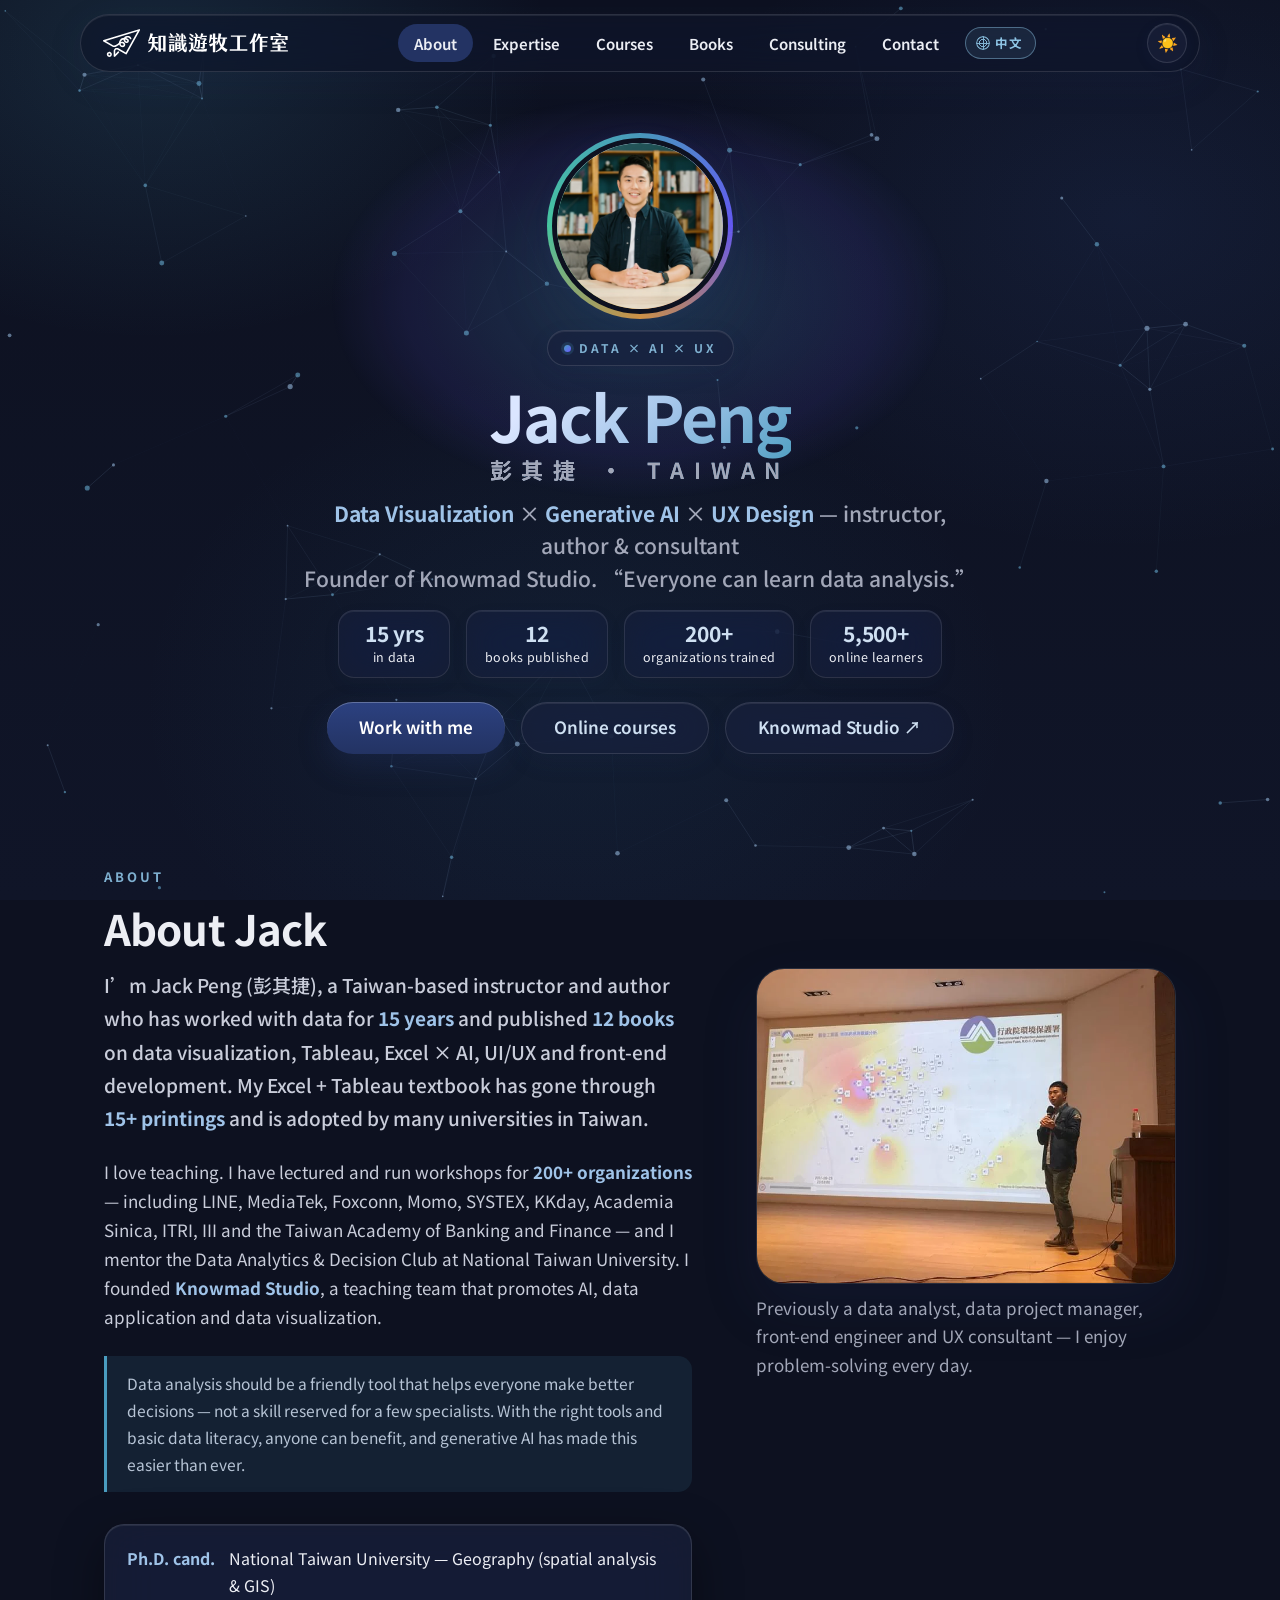
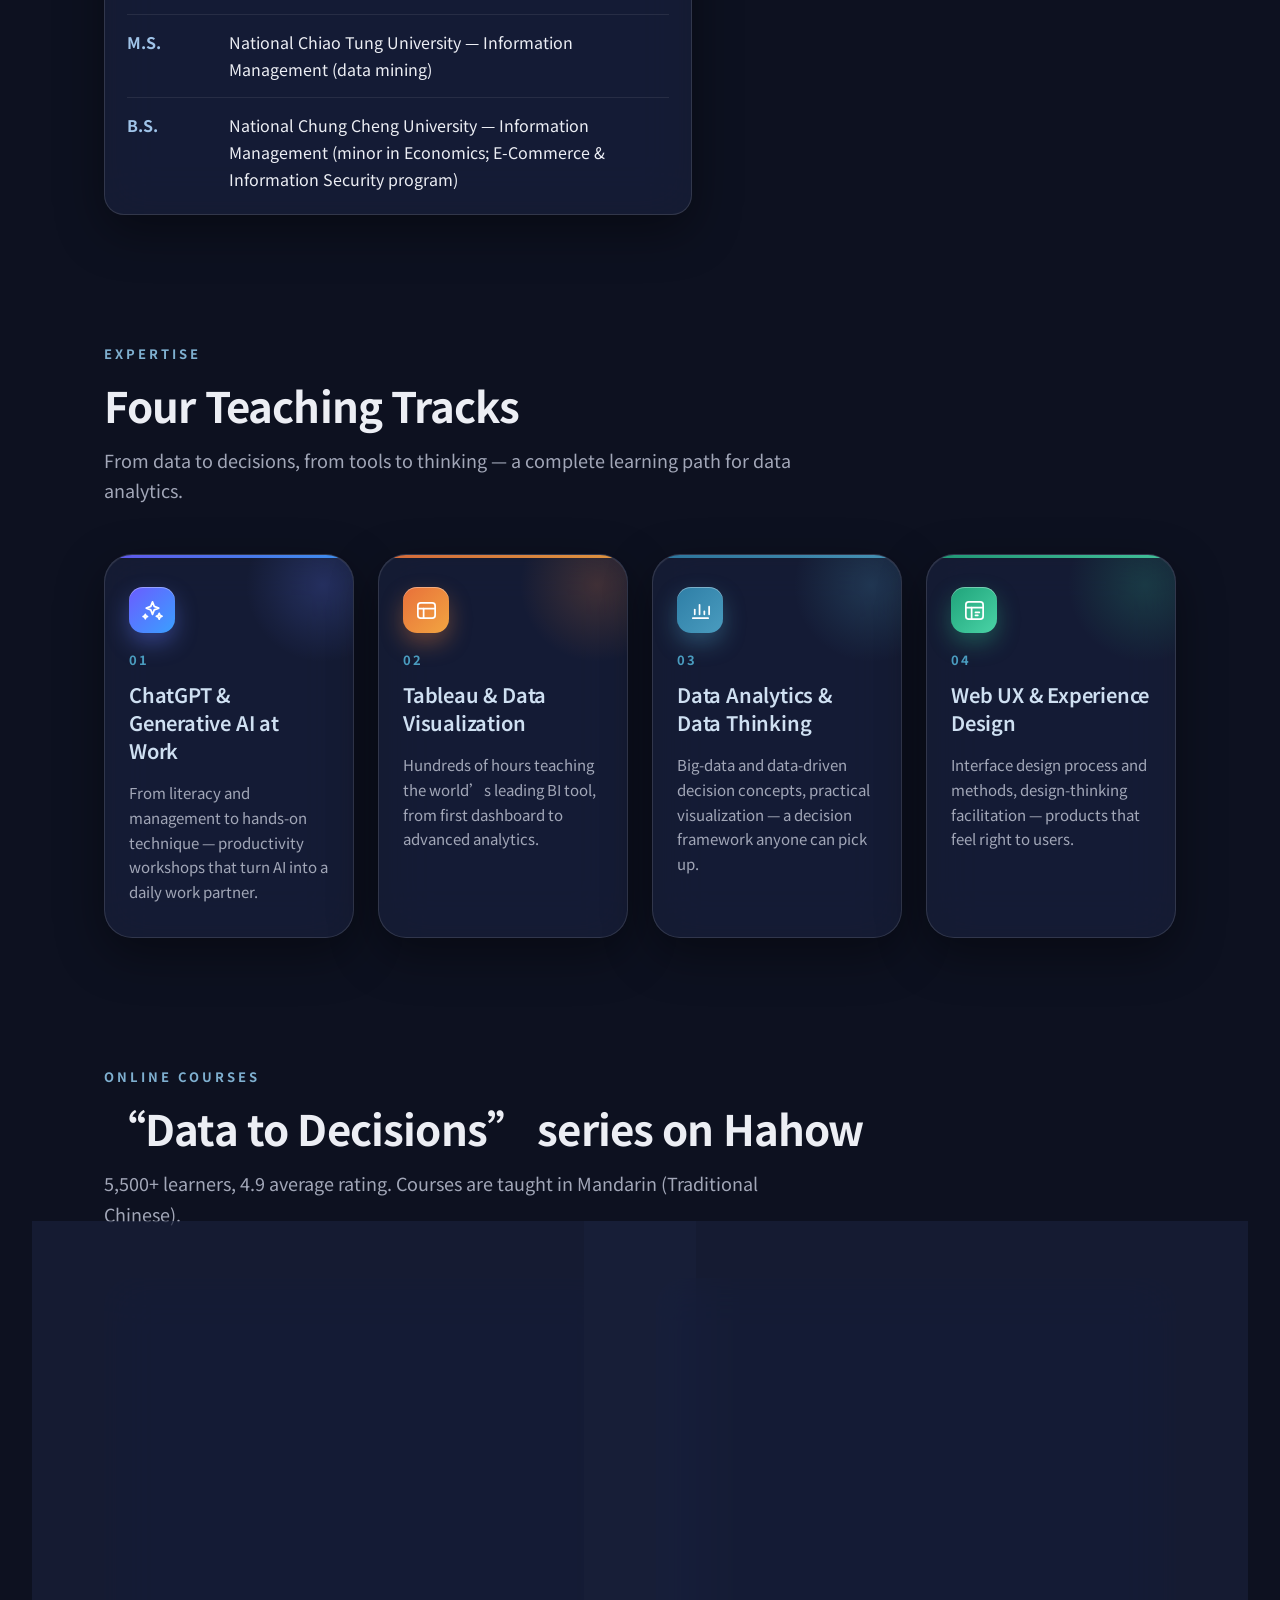
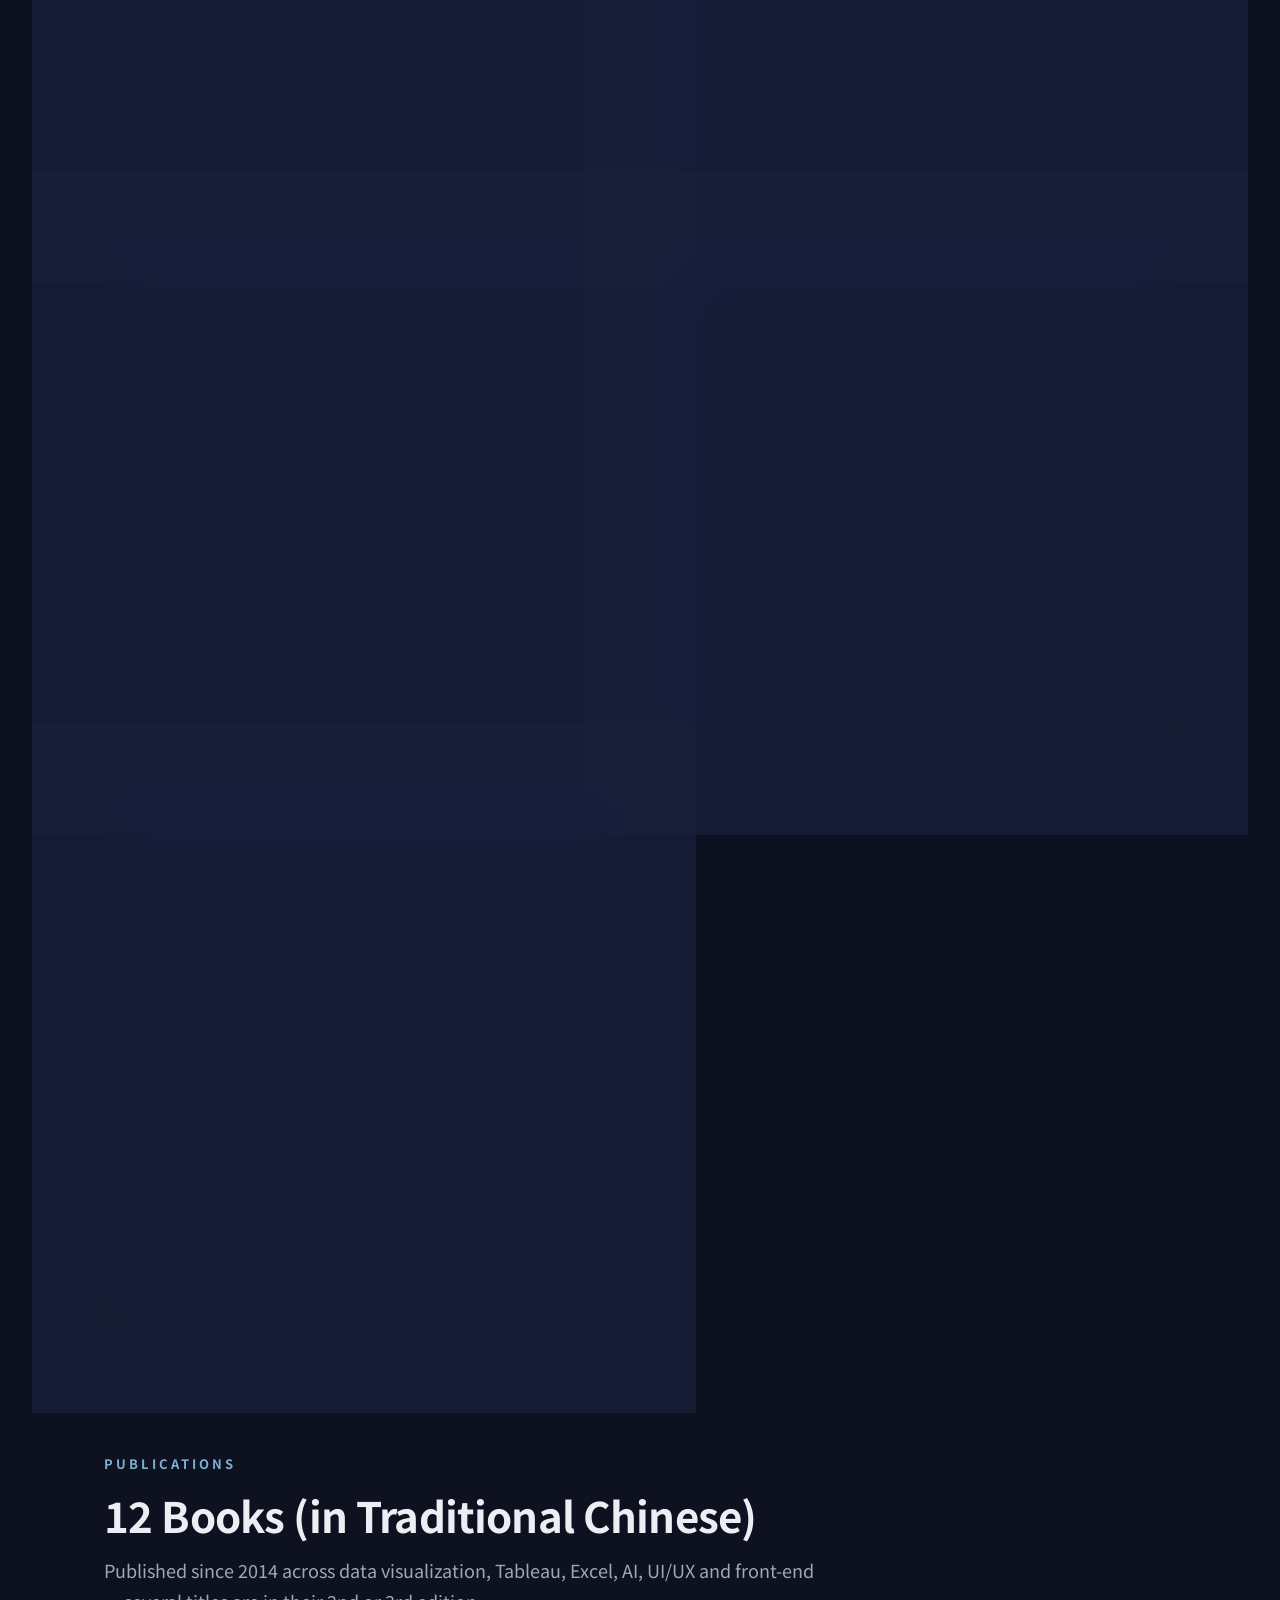
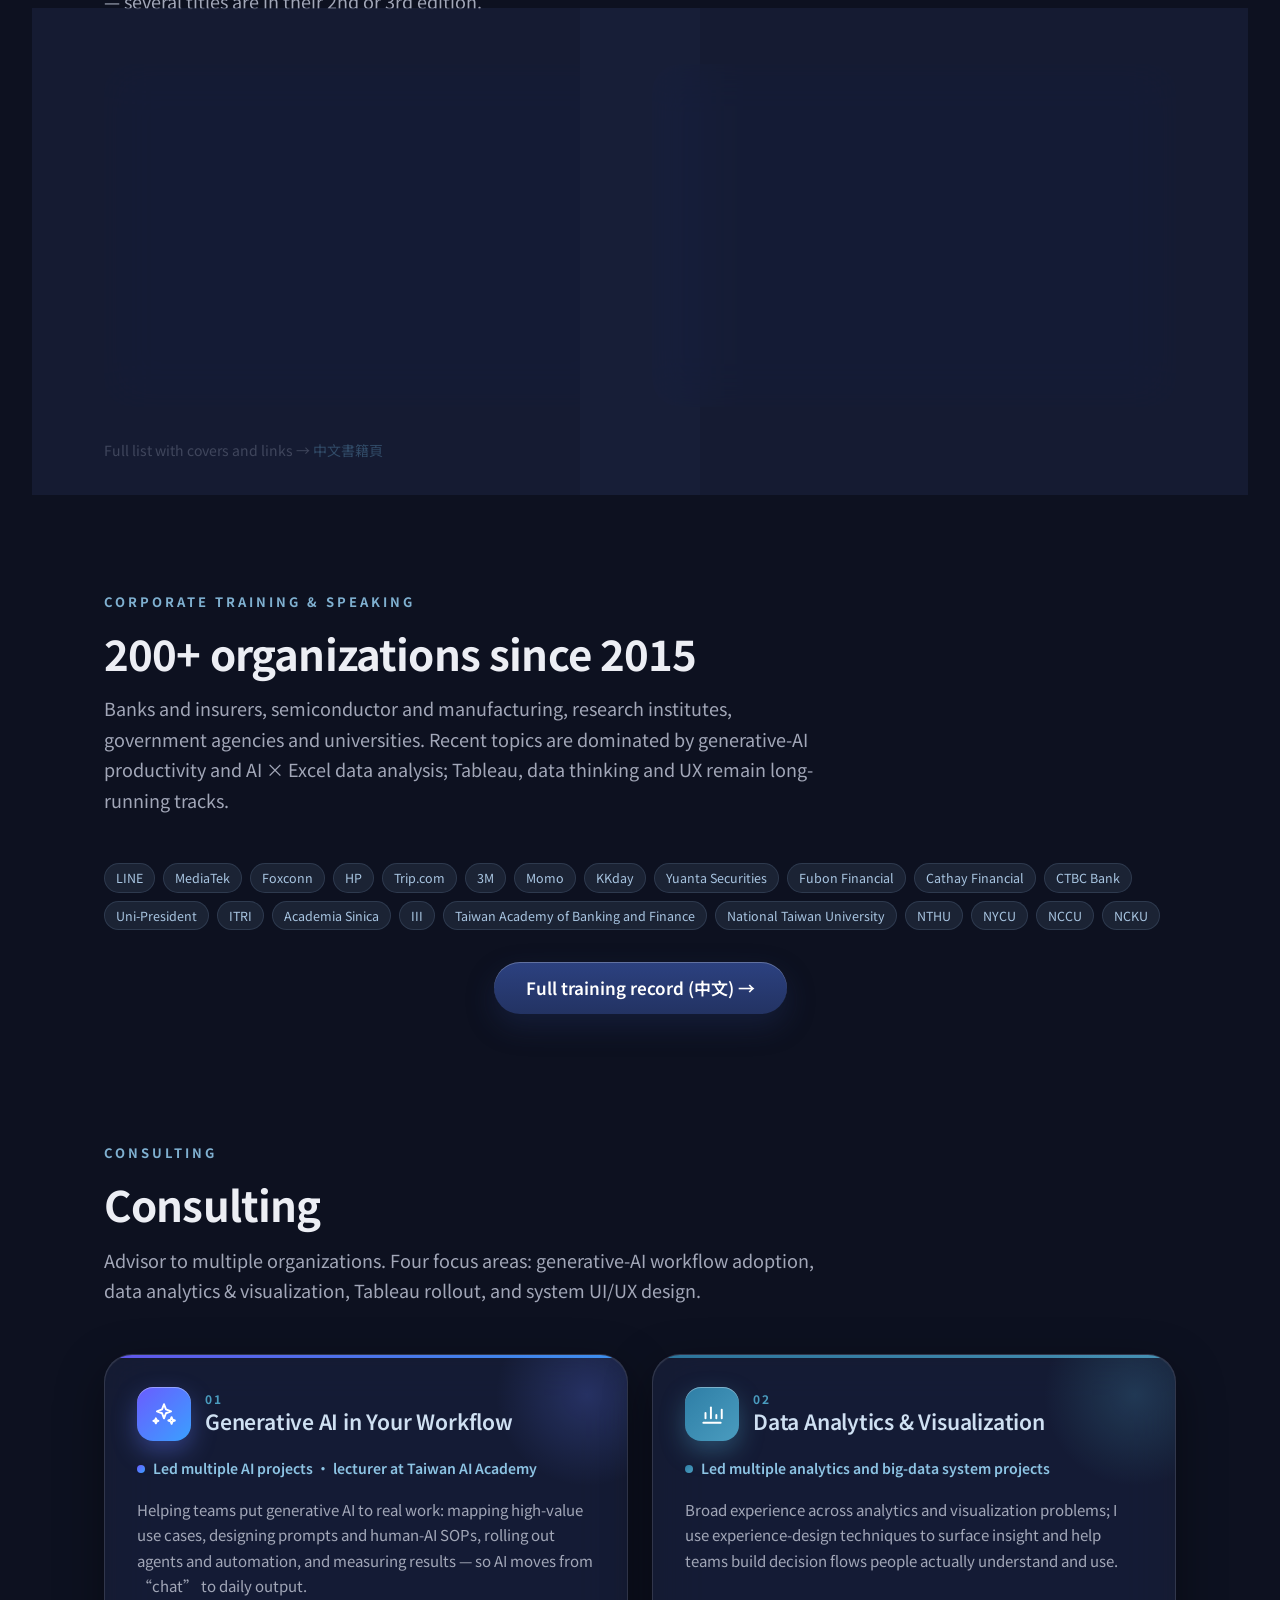
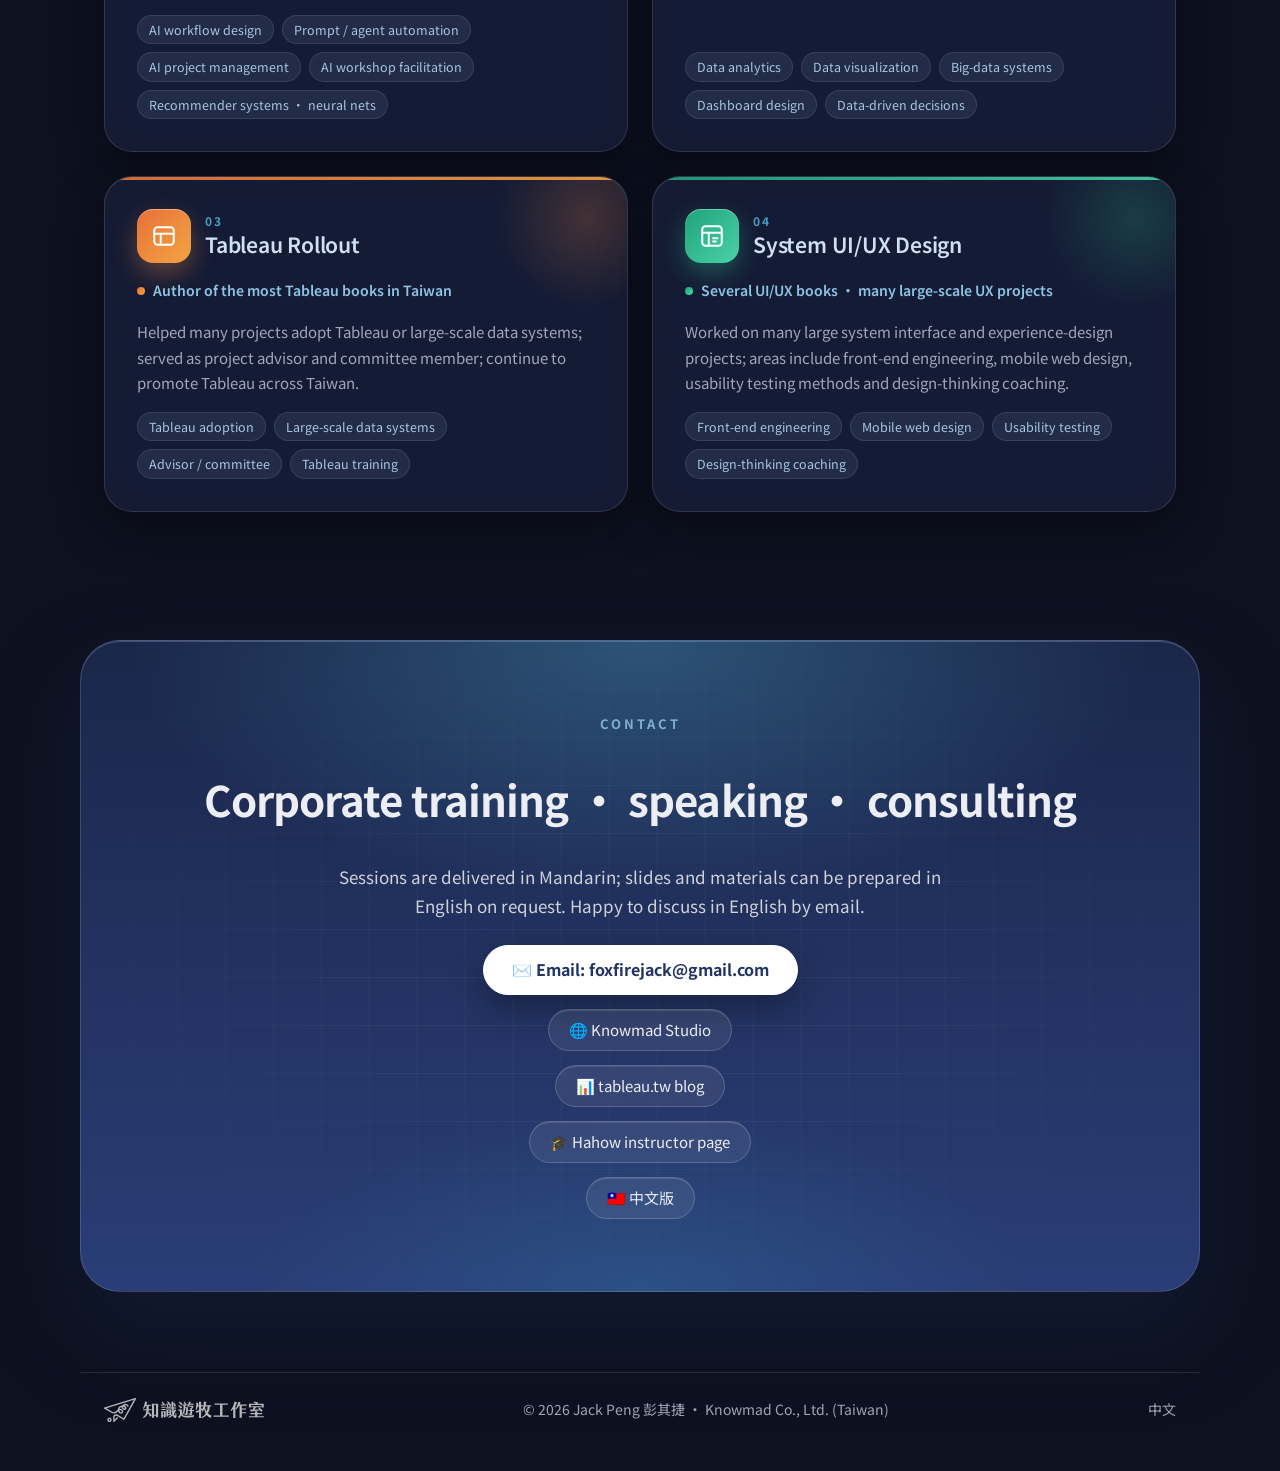
==== commit e444291c: "學歷：中正資管學士補上輔系經濟學系與電子商務與資訊安全學程（中英文頁、JSON-LD、llms.txt） Co-Authored-By: Claude Fable 5 <noreply@anthrop" ====
--- a/en/index.html
+++ b/en/index.html
@@ -158,7 +158,7 @@
         <ul class="edu-list">
           <li><span class="edu-degree">Ph.D. cand.</span><span>National Taiwan University — Geography (spatial analysis &amp; GIS)</span></li>
           <li><span class="edu-degree">M.S.</span><span>National Chiao Tung University — Information Management (data mining)</span></li>
-          <li><span class="edu-degree">B.S.</span><span>National Chung Cheng University — Information Management</span></li>
+          <li><span class="edu-degree">B.S.</span><span>National Chung Cheng University — Information Management (minor in Economics; E-Commerce &amp; Information Security program)</span></li>
         </ul>
       </div>
       <div>
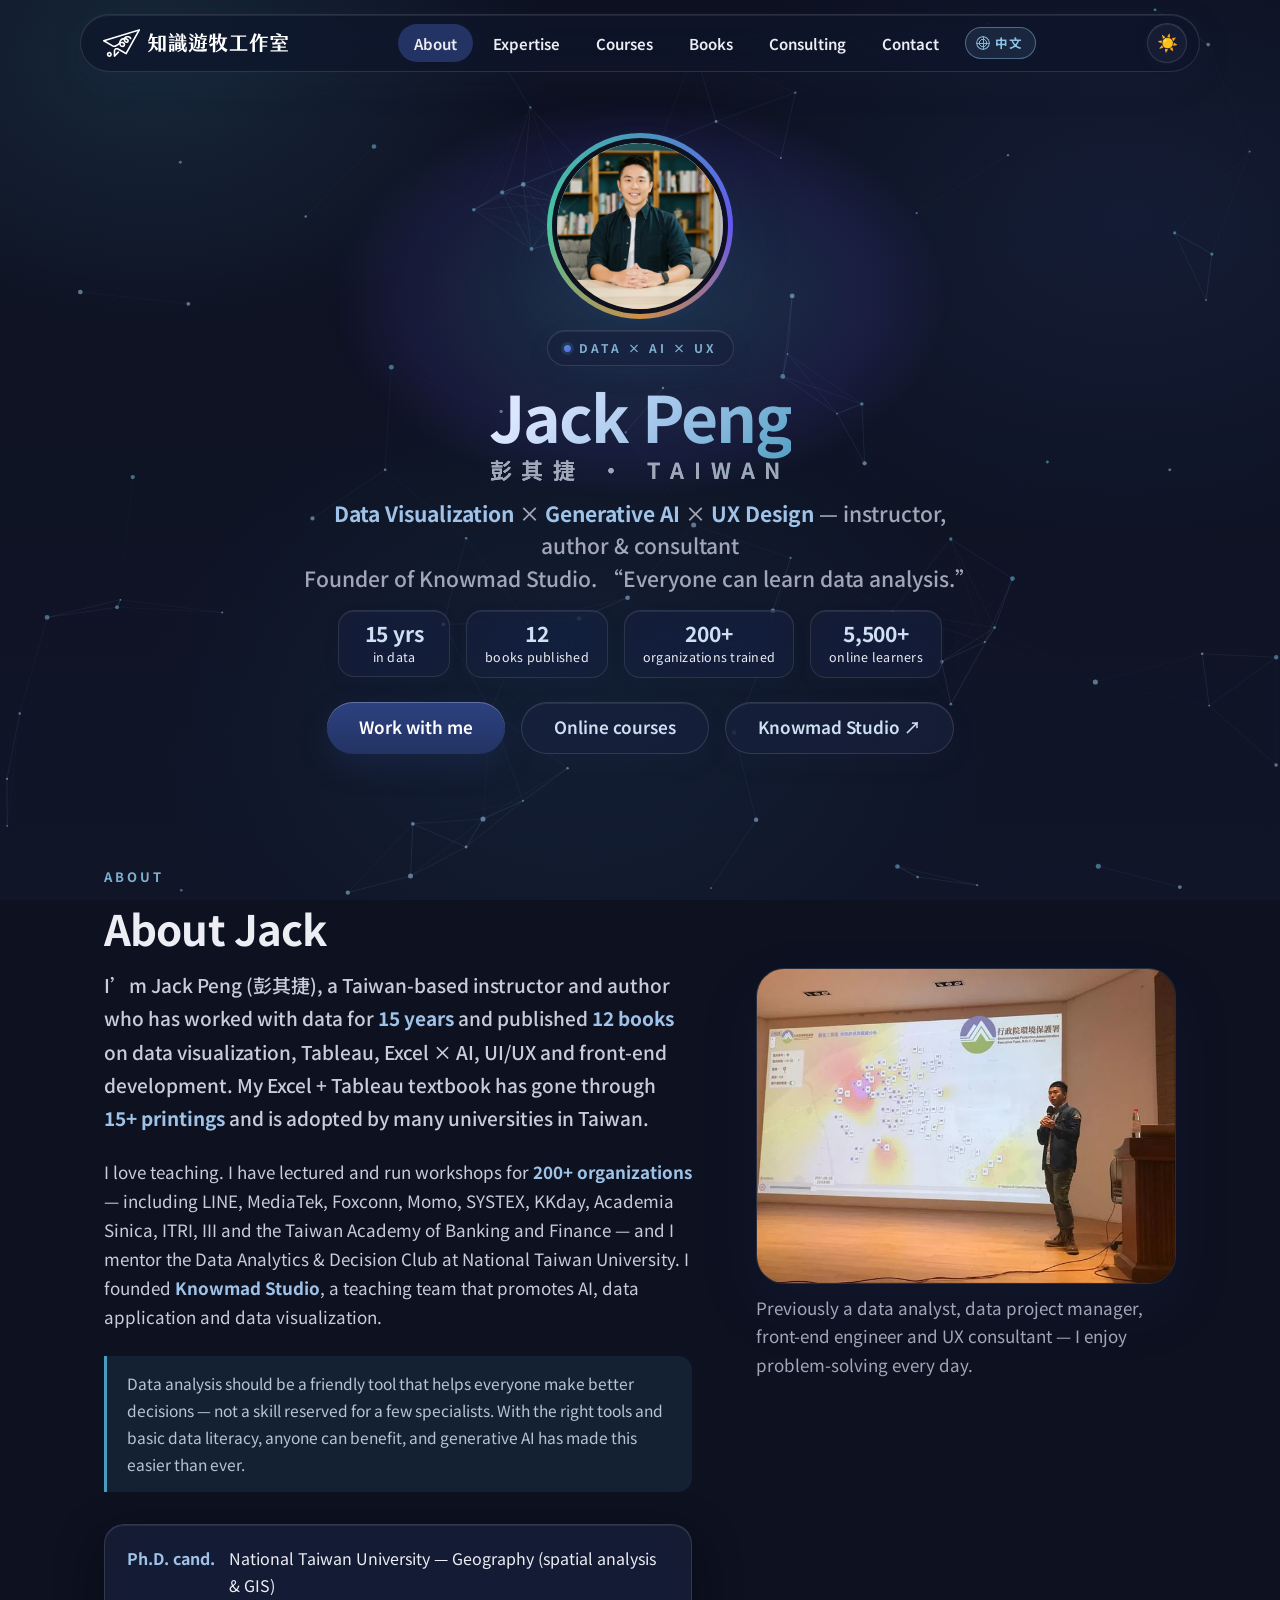
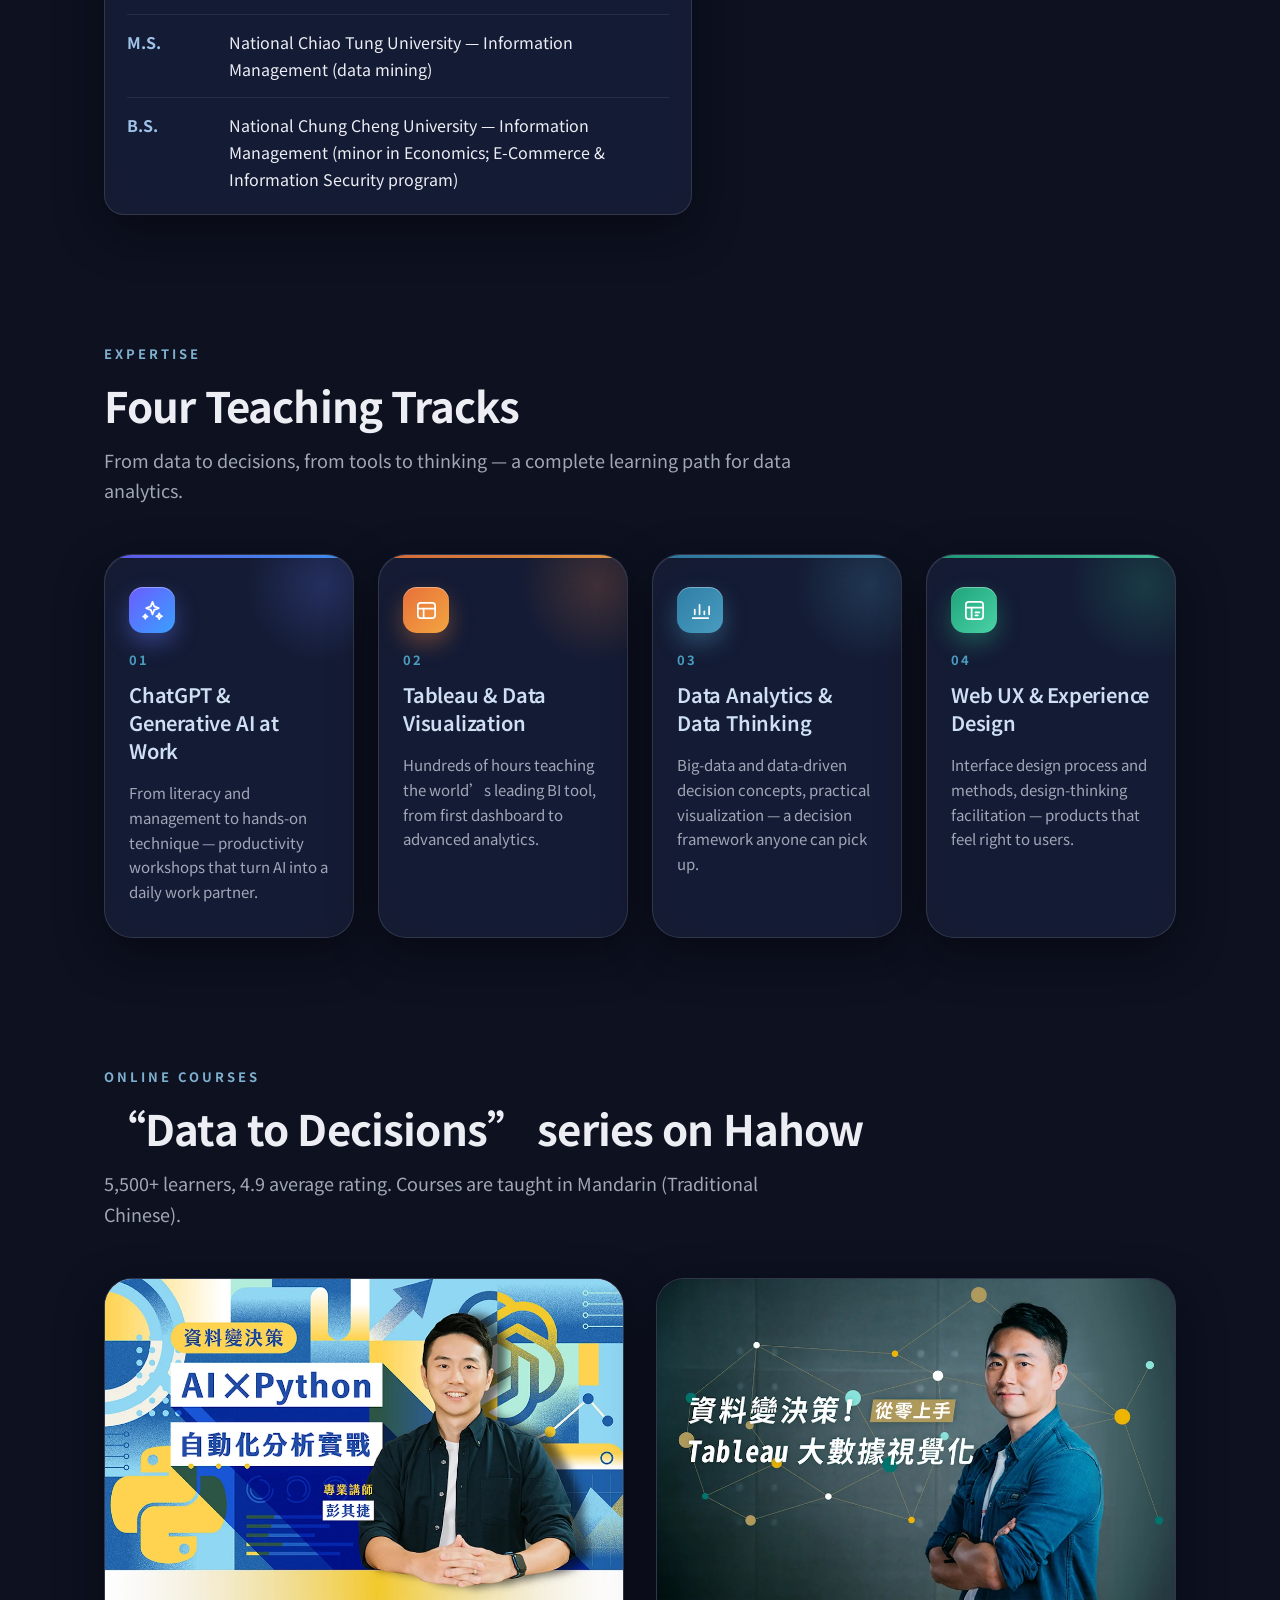
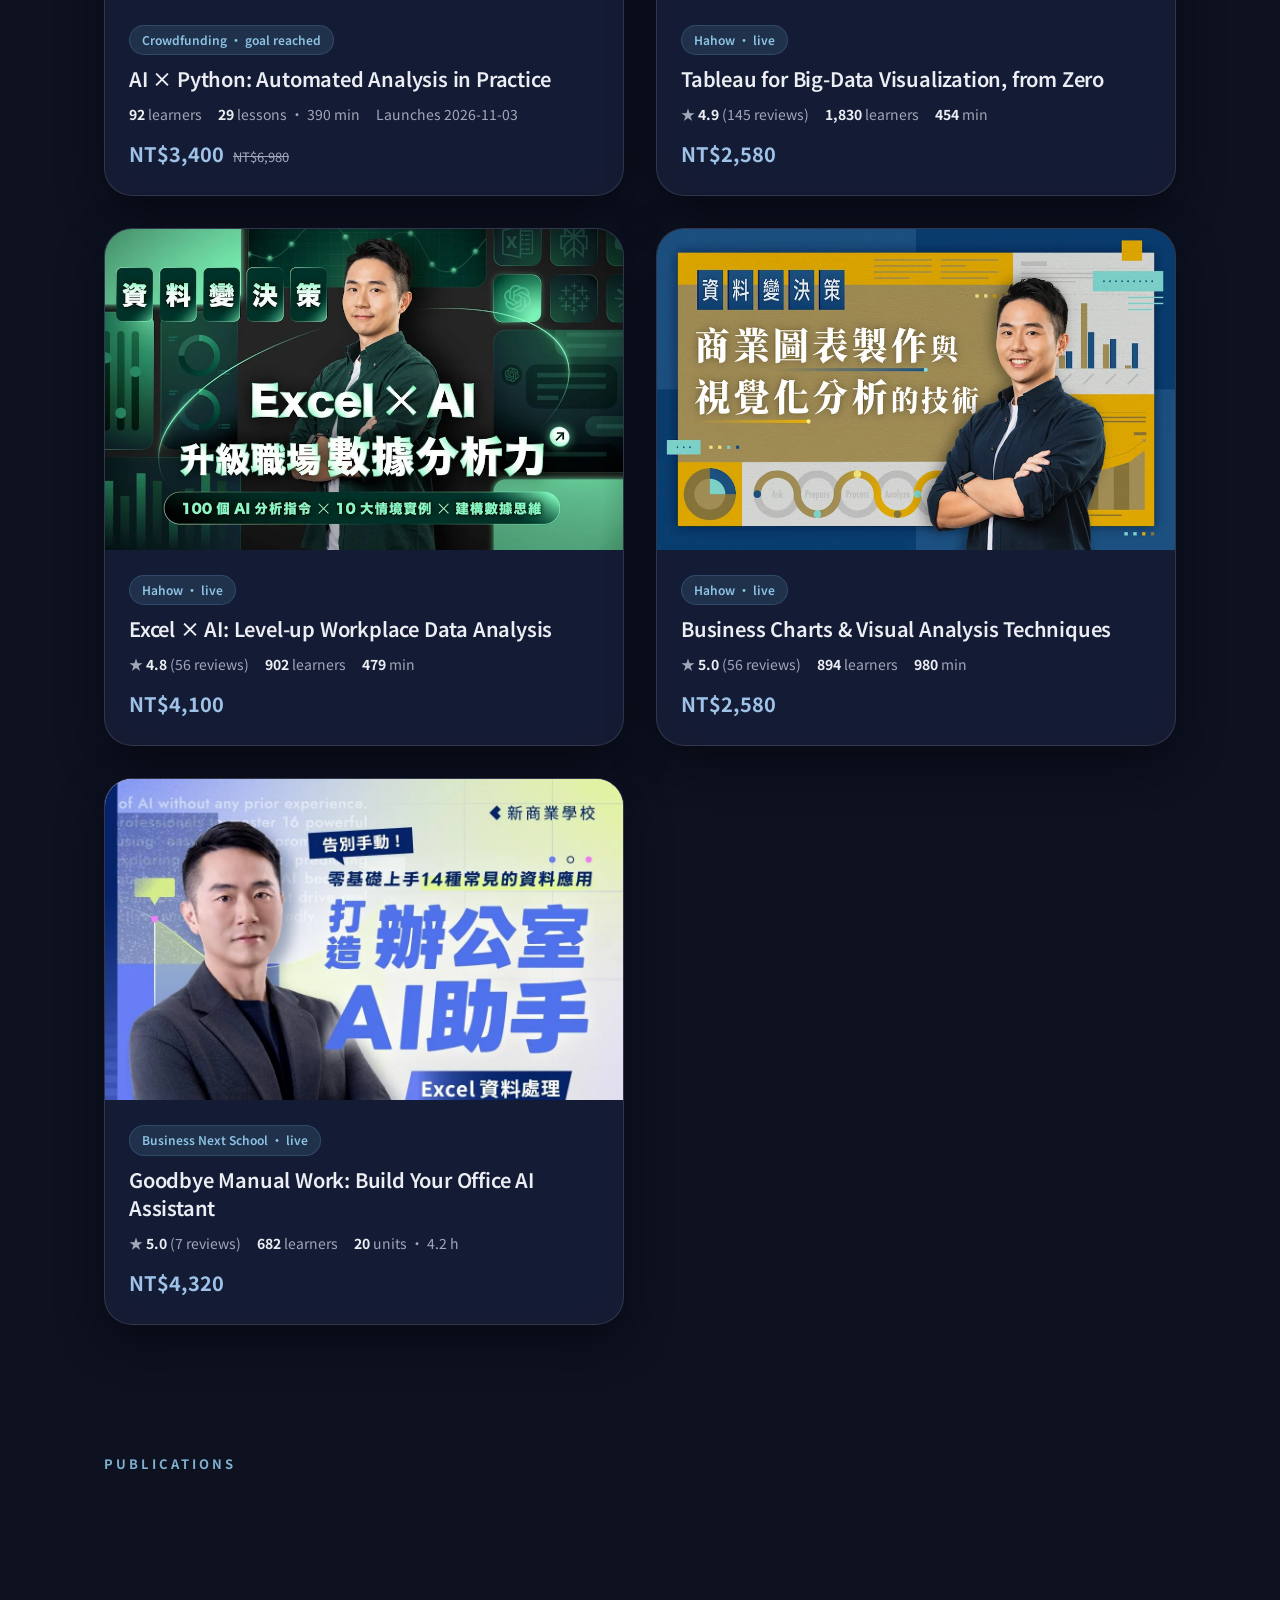
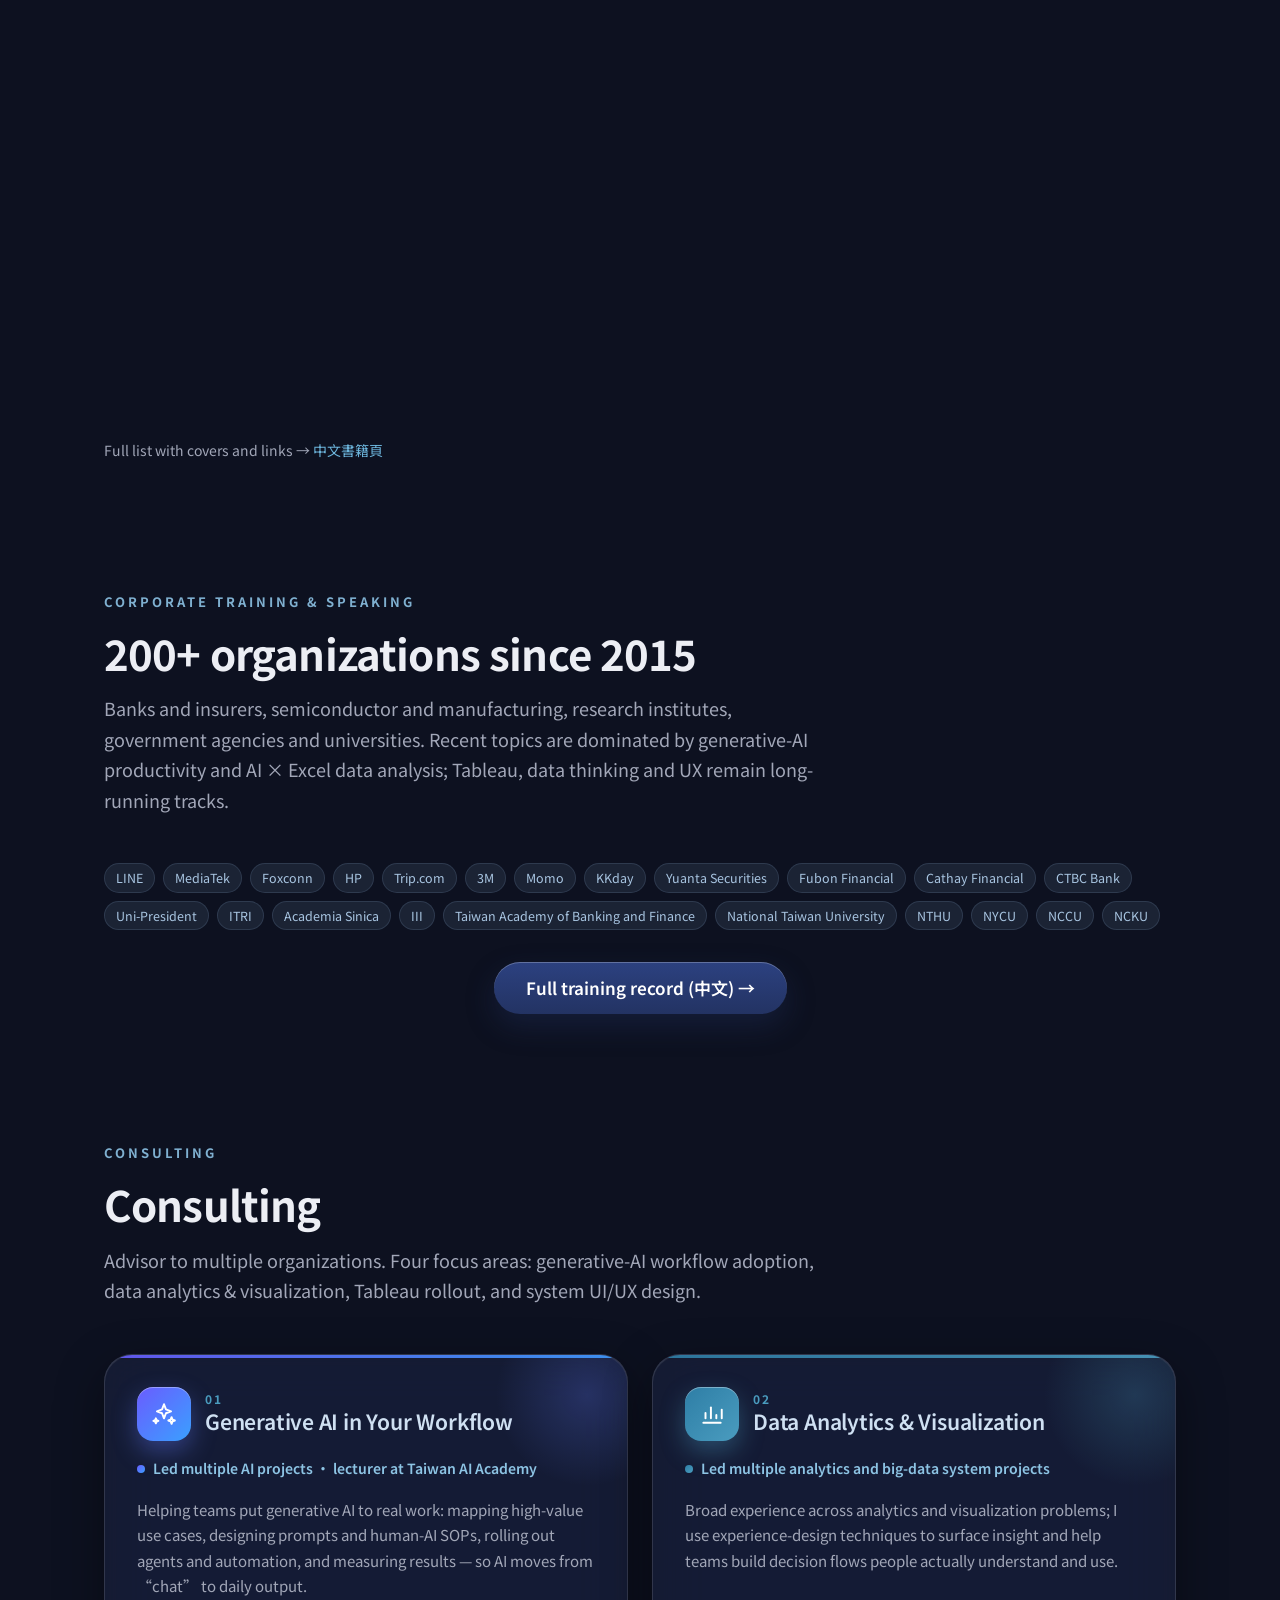
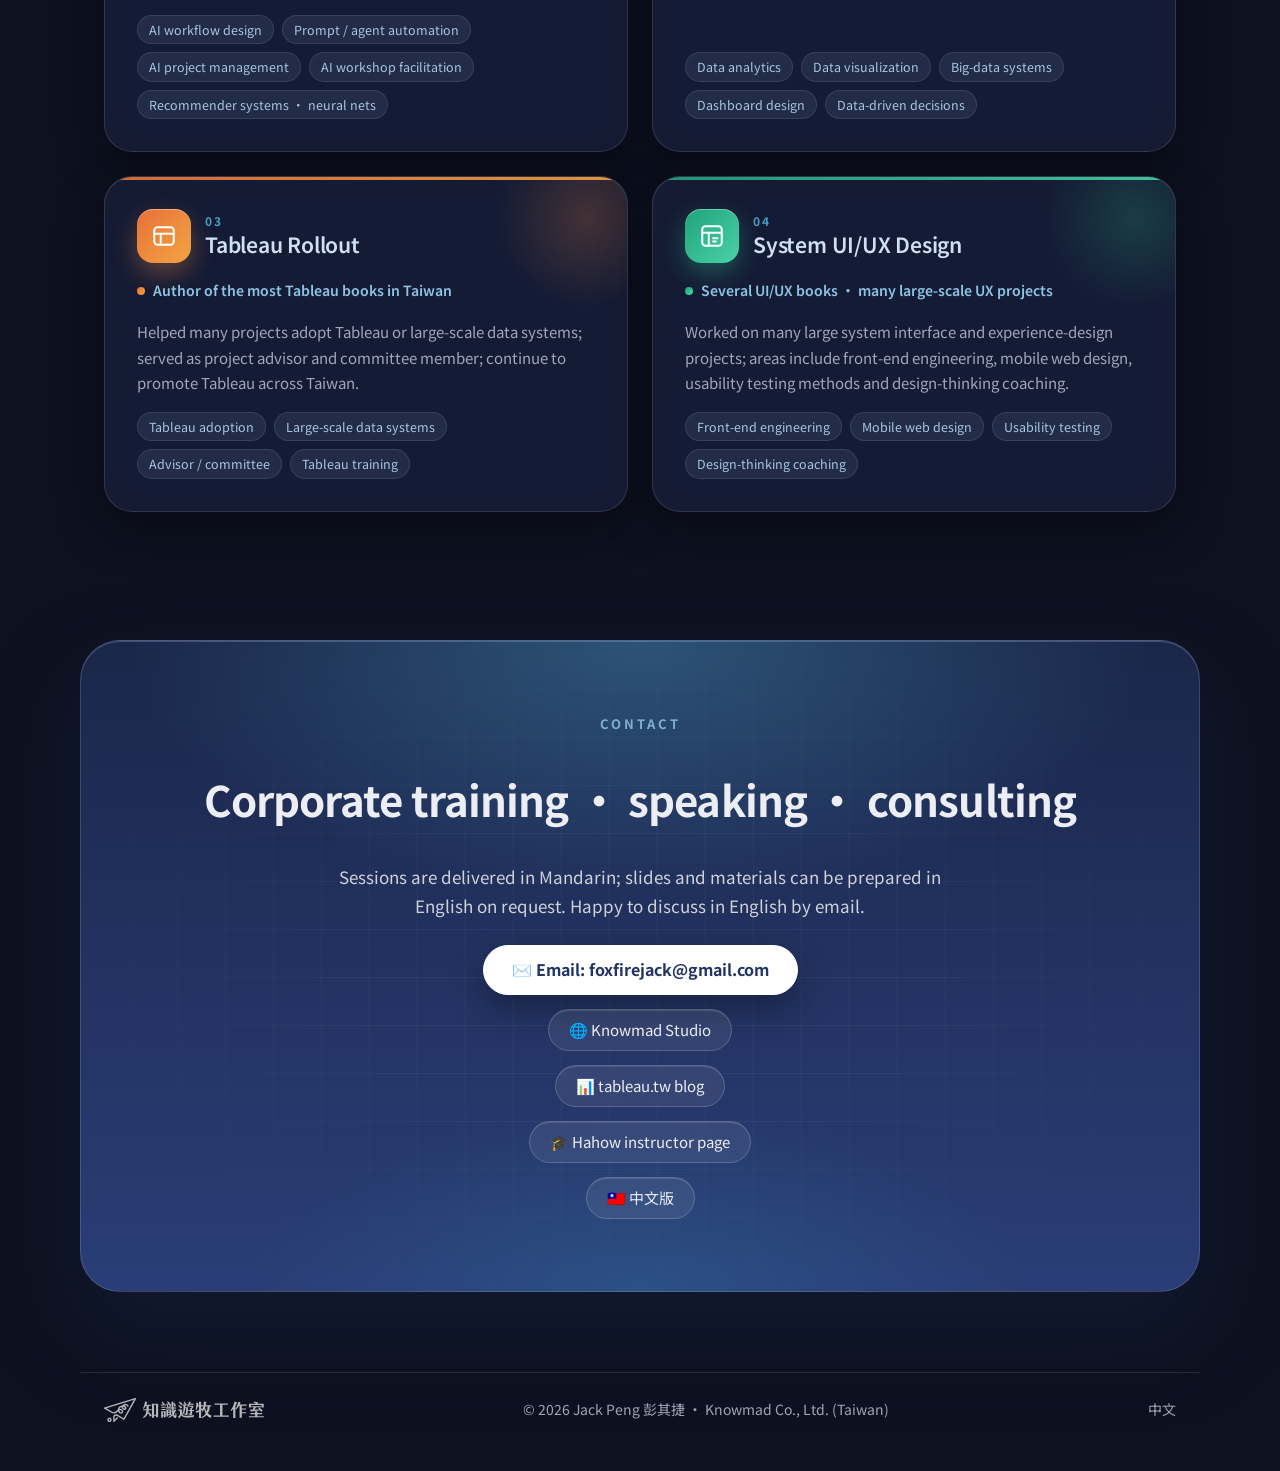
==== commit 2813d5a7: "修正 Search Console 結構化資料錯誤：dateModified 改為完整 ISO 8601 Google 回報「dateModified 的 datetime 值無效」。原因是 JSON" ====
--- a/en/index.html
+++ b/en/index.html
@@ -67,7 +67,9 @@
    "about": {"@id": "https://www.visualization.tw/#person"},
    "mainEntity": {"@id": "https://www.visualization.tw/#person"},
    "inLanguage": "en",
-   "dateModified": "2026-08-22",
+   "dateCreated": "2026-08-02T00:00:00+08:00",
+   "datePublished": "2026-08-02T00:00:00+08:00",
+   "dateModified": "2026-08-23T19:44:00+08:00",
    "description": "English summary of Jack Peng's profile: Taiwan-based instructor, author and consultant in data visualization (Tableau), generative-AI productivity, data thinking and UI/UX design. 15 years in data, 12 books, 200+ organizations trained, 5,500+ online learners."
   },
   {
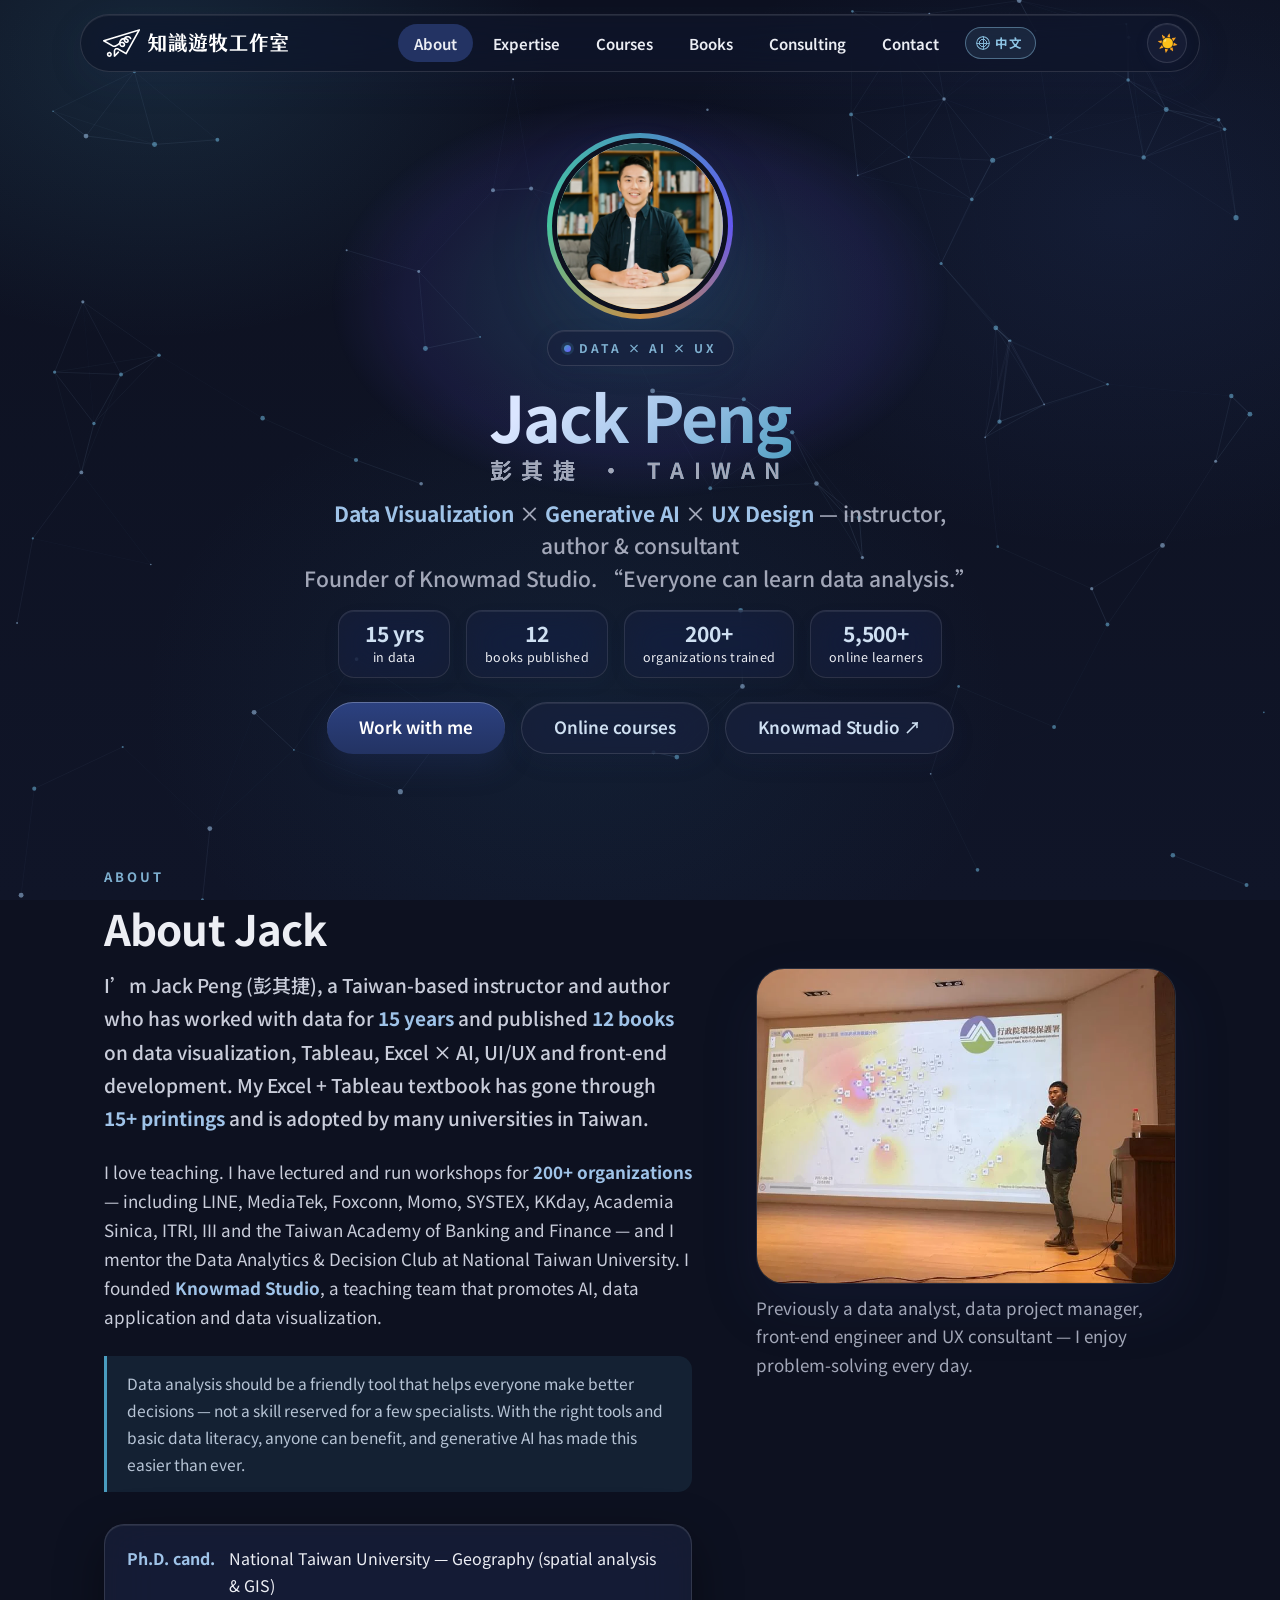
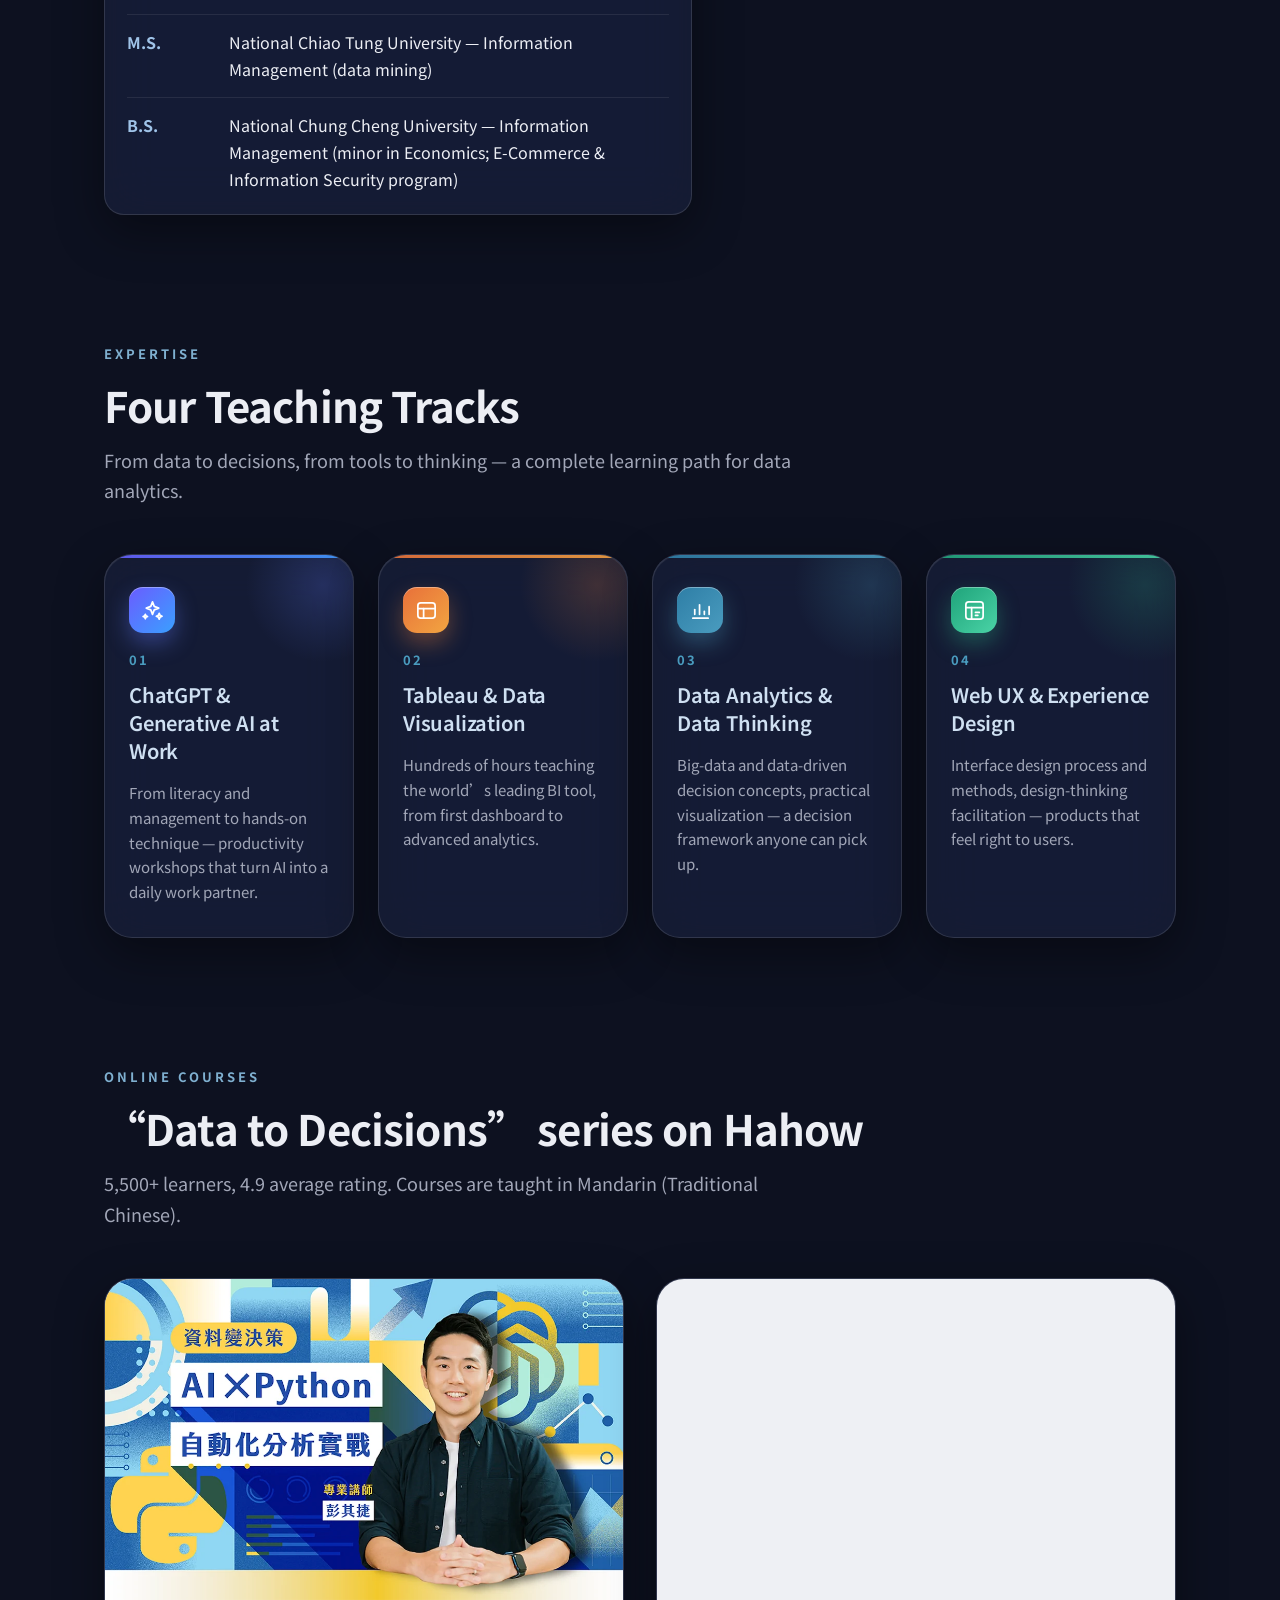
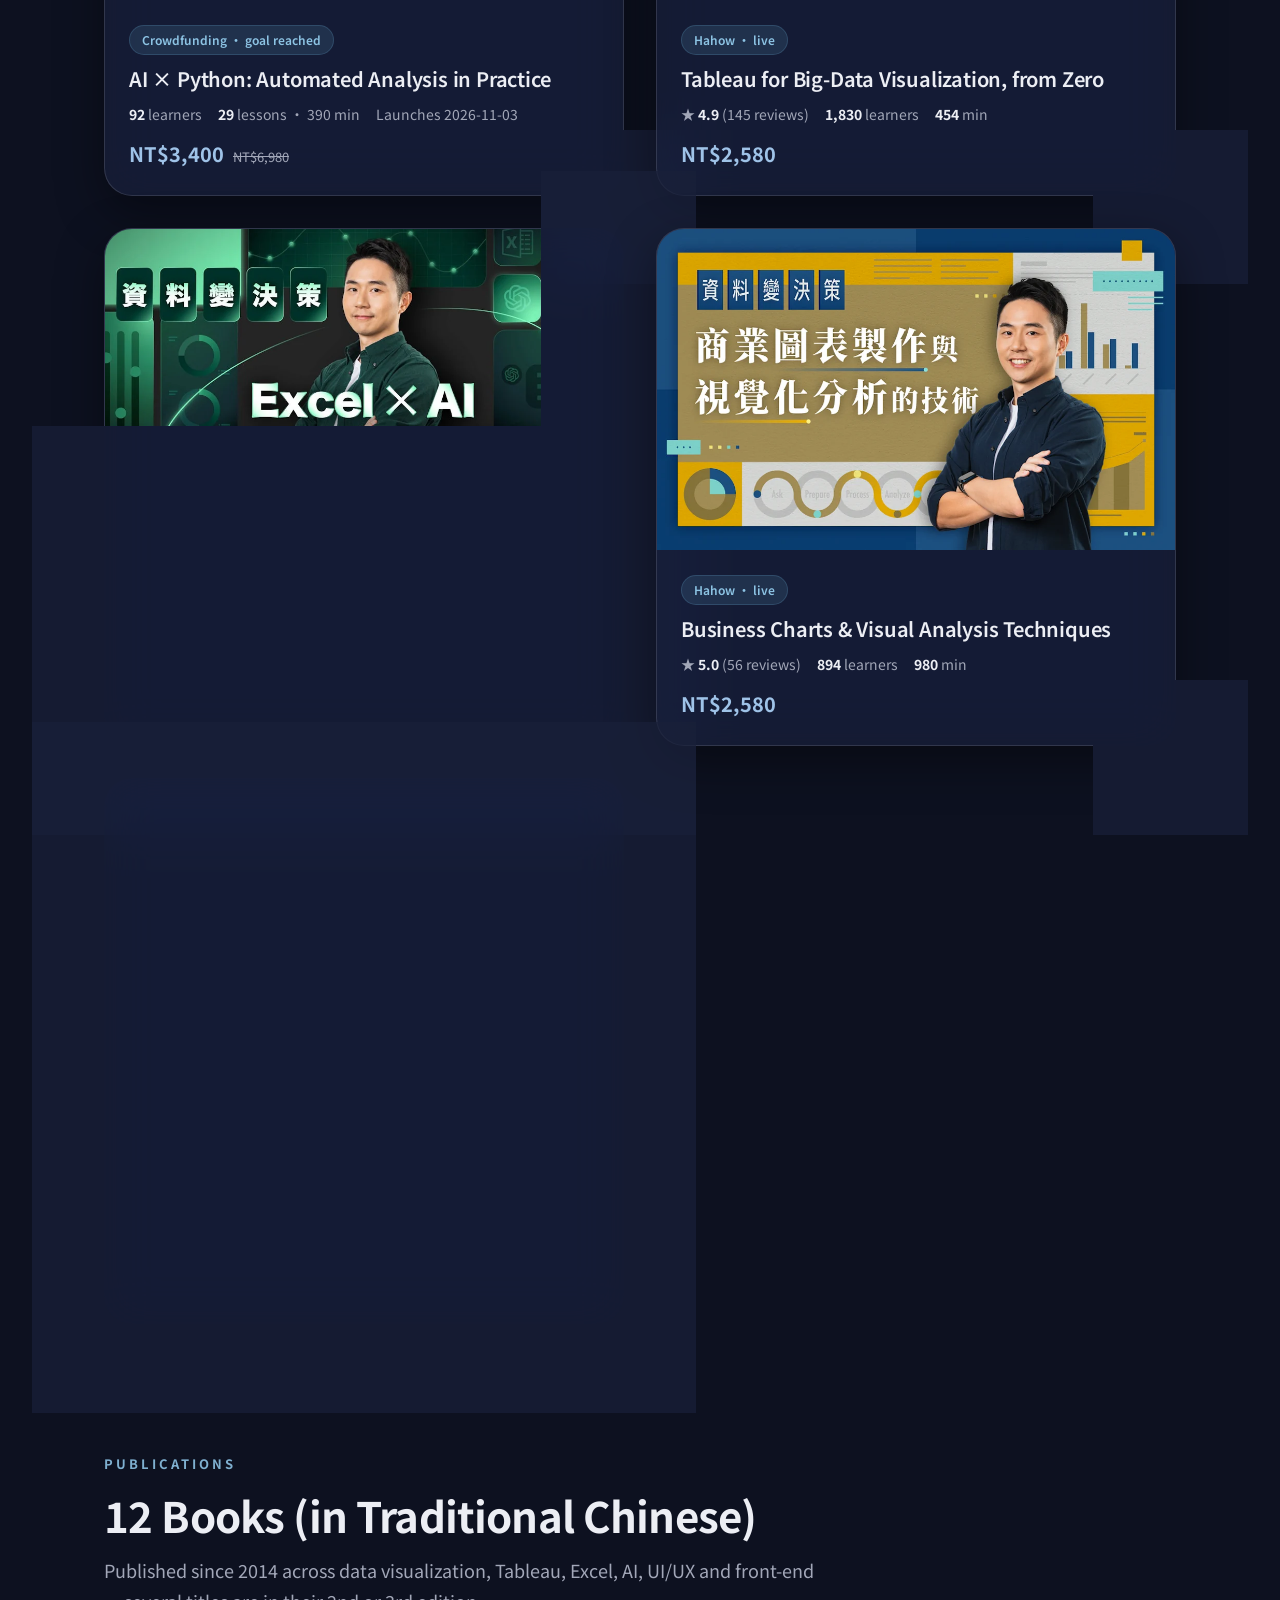
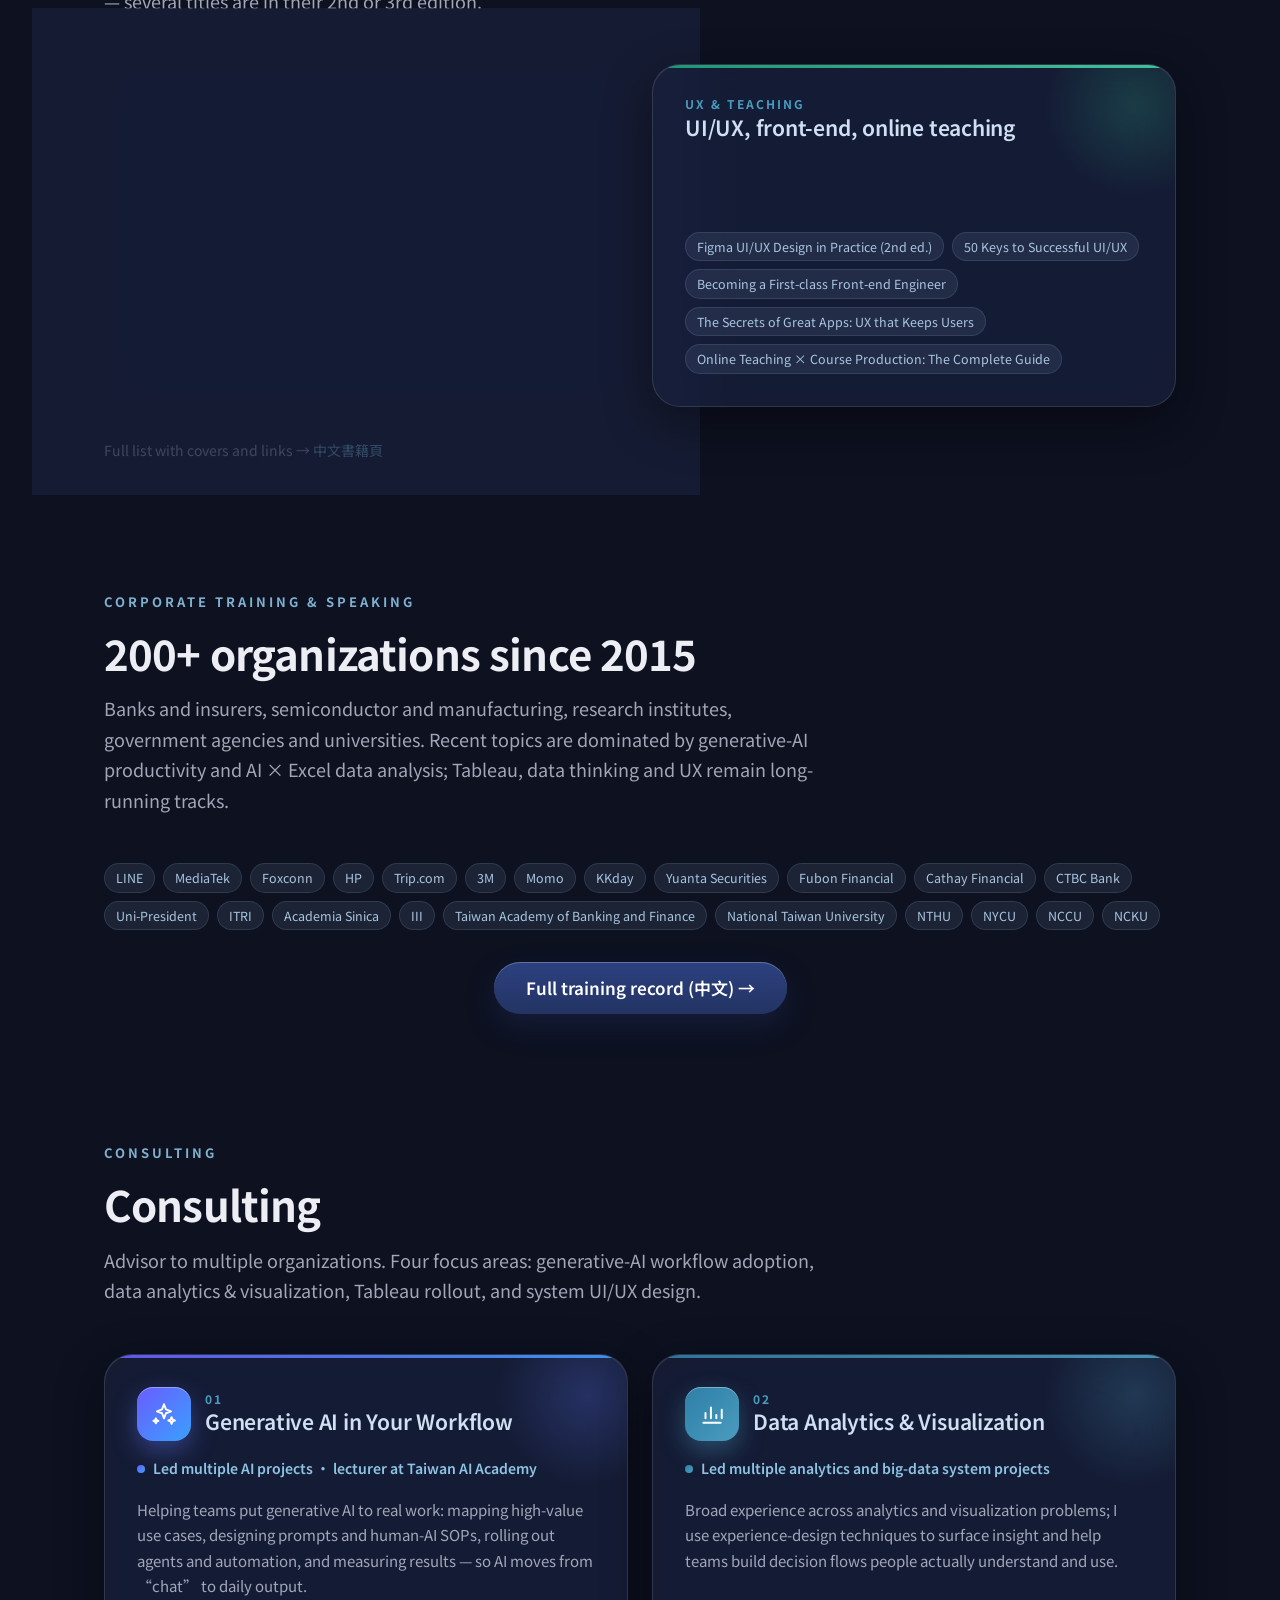
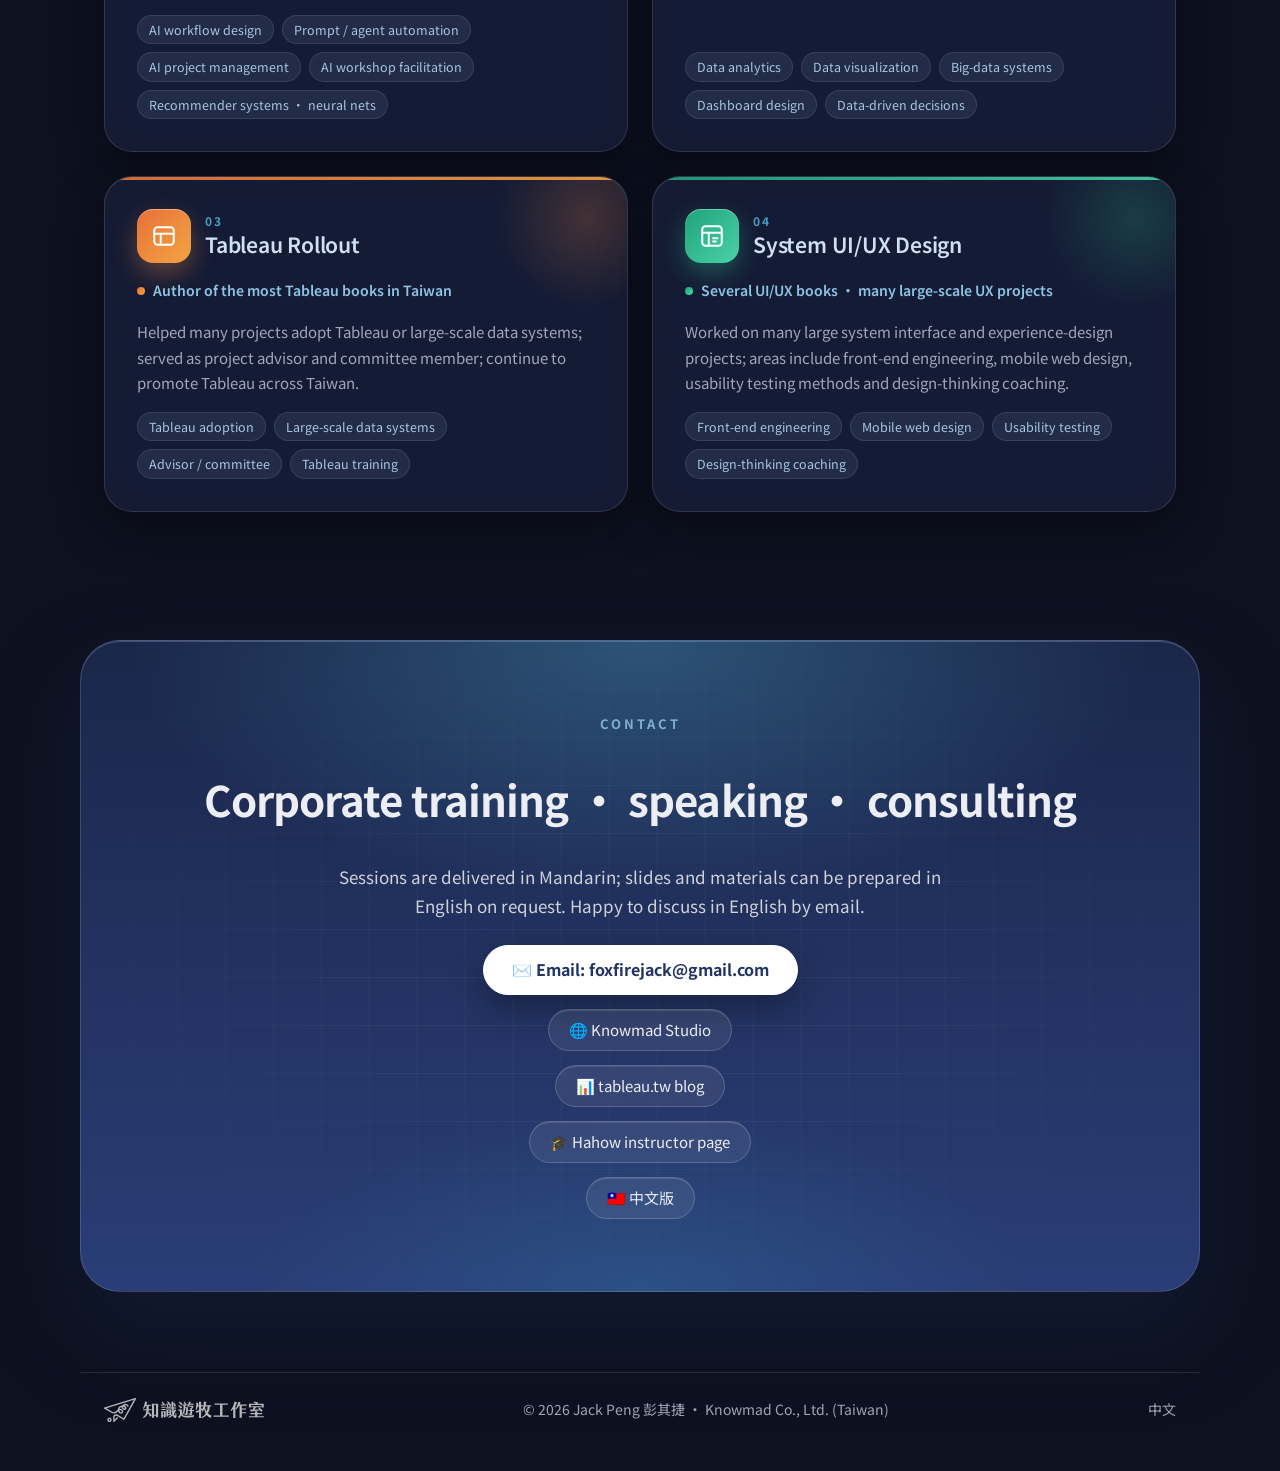
==== commit 4b208146: "合作單位牆：Hahow 隔壁加入 Hahow for Business logo 原始 PNG 去白邊後轉為 520×174 webp，與其他 logo 尺寸慣例一致。  Co-Authored-By" ====
--- a/en/index.html
+++ b/en/index.html
@@ -69,7 +69,7 @@
    "inLanguage": "en",
    "dateCreated": "2026-08-02T00:00:00+08:00",
    "datePublished": "2026-08-02T00:00:00+08:00",
-   "dateModified": "2026-08-23T19:44:00+08:00",
+   "dateModified": "2026-08-24T17:48:37+08:00",
    "description": "English summary of Jack Peng's profile: Taiwan-based instructor, author and consultant in data visualization (Tableau), generative-AI productivity, data thinking and UI/UX design. 15 years in data, 12 books, 200+ organizations trained, 5,500+ online learners."
   },
   {
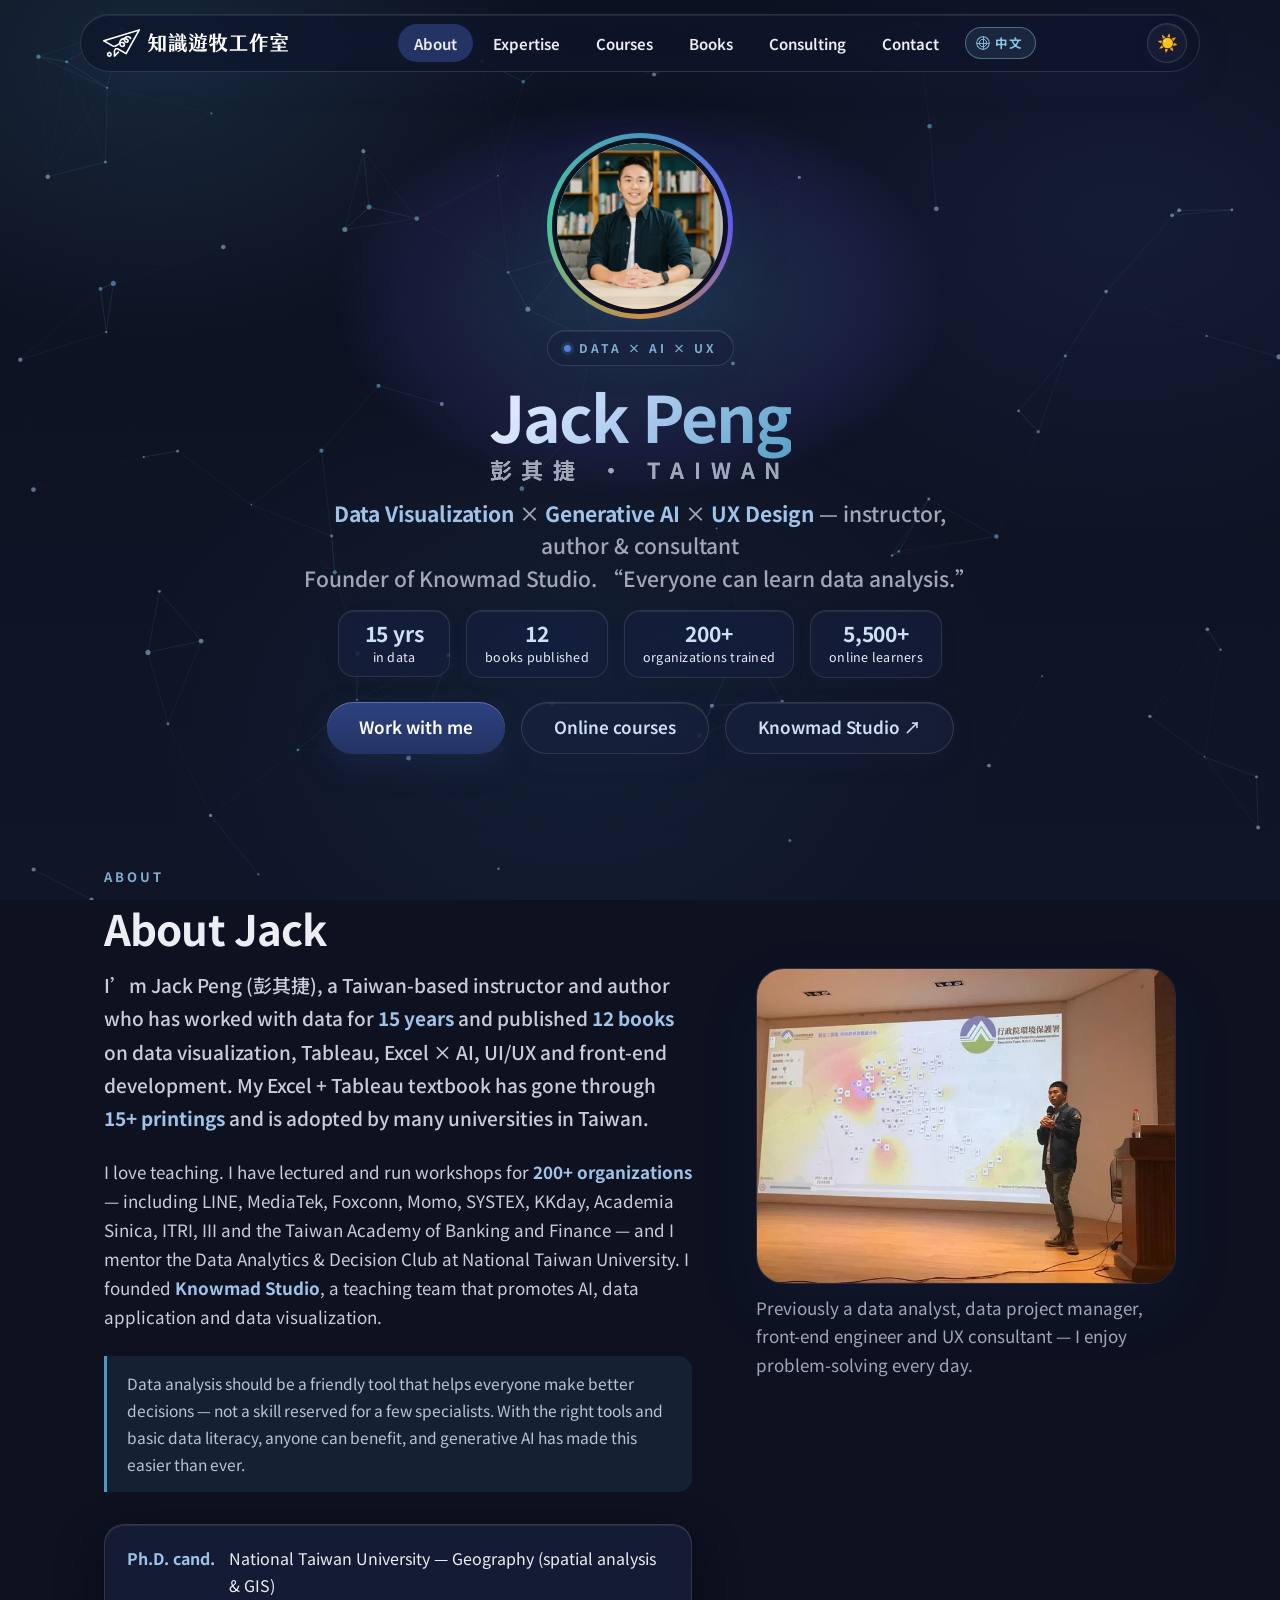
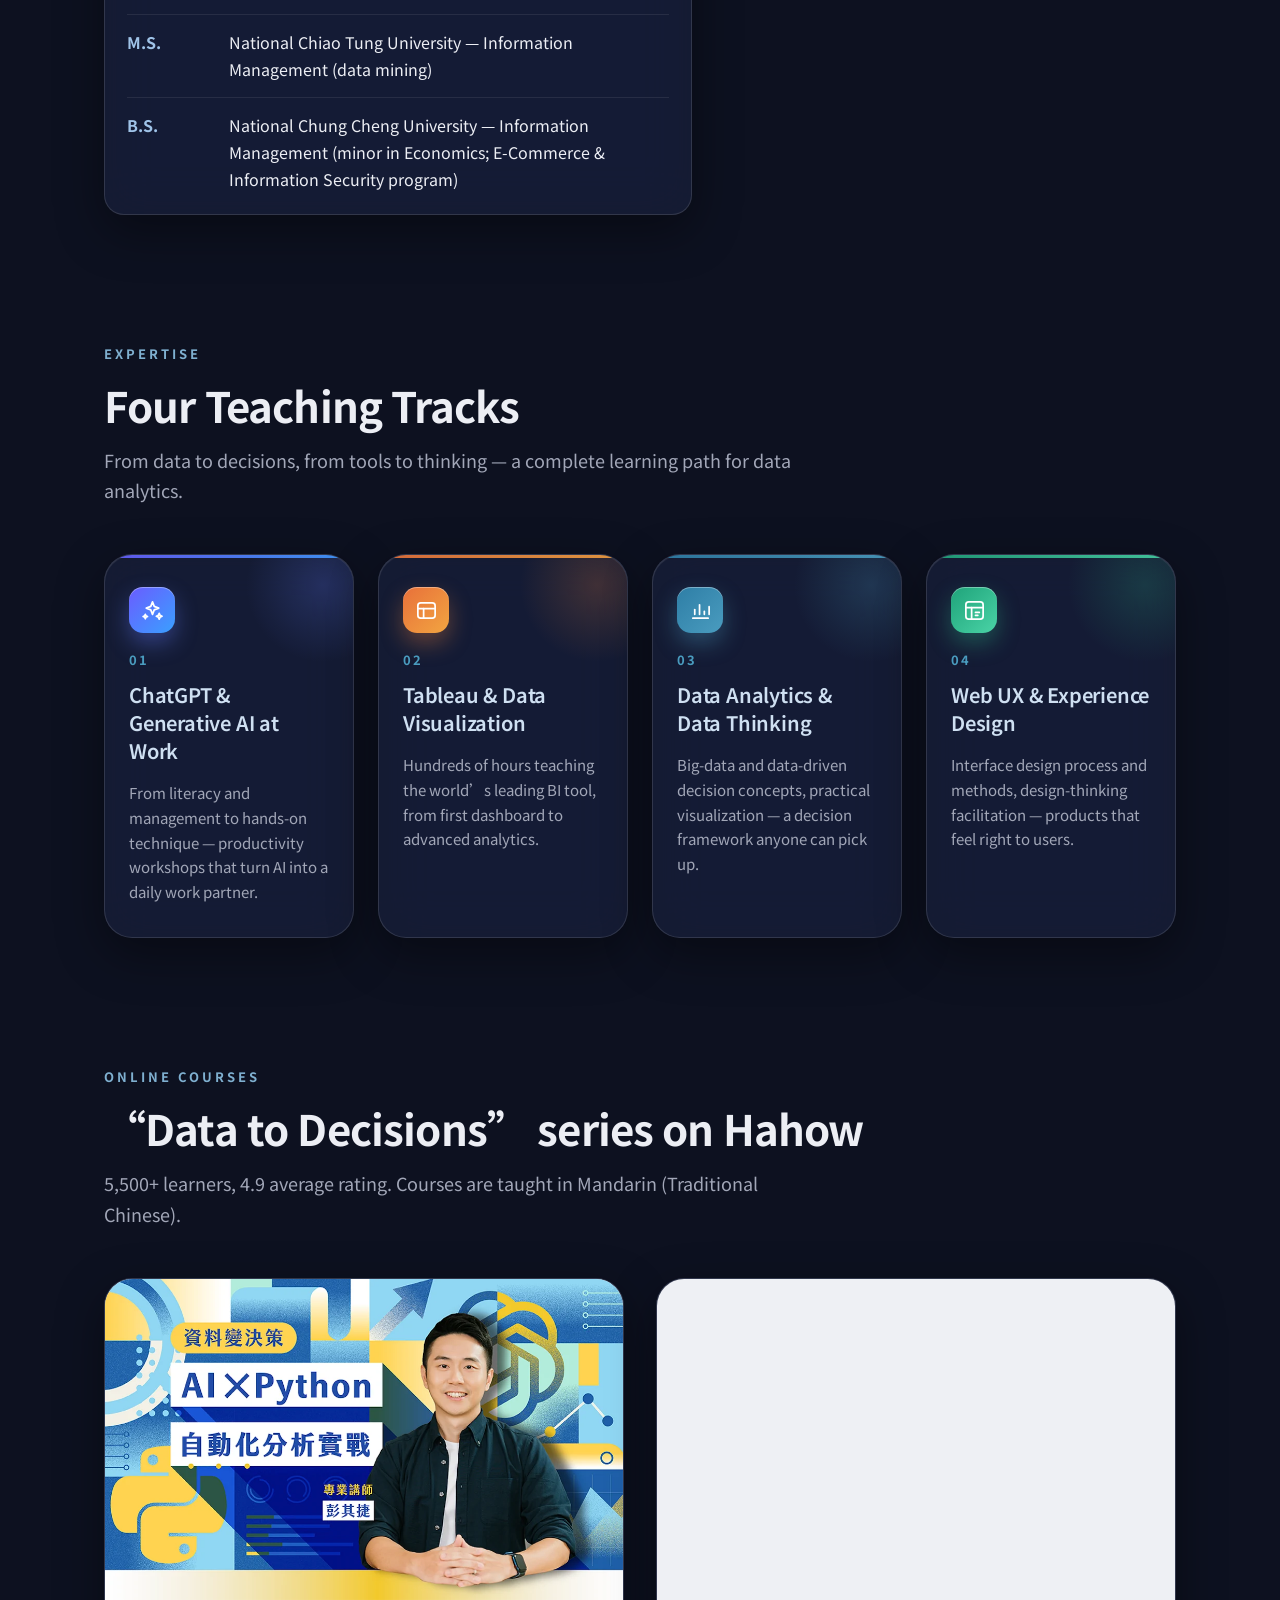
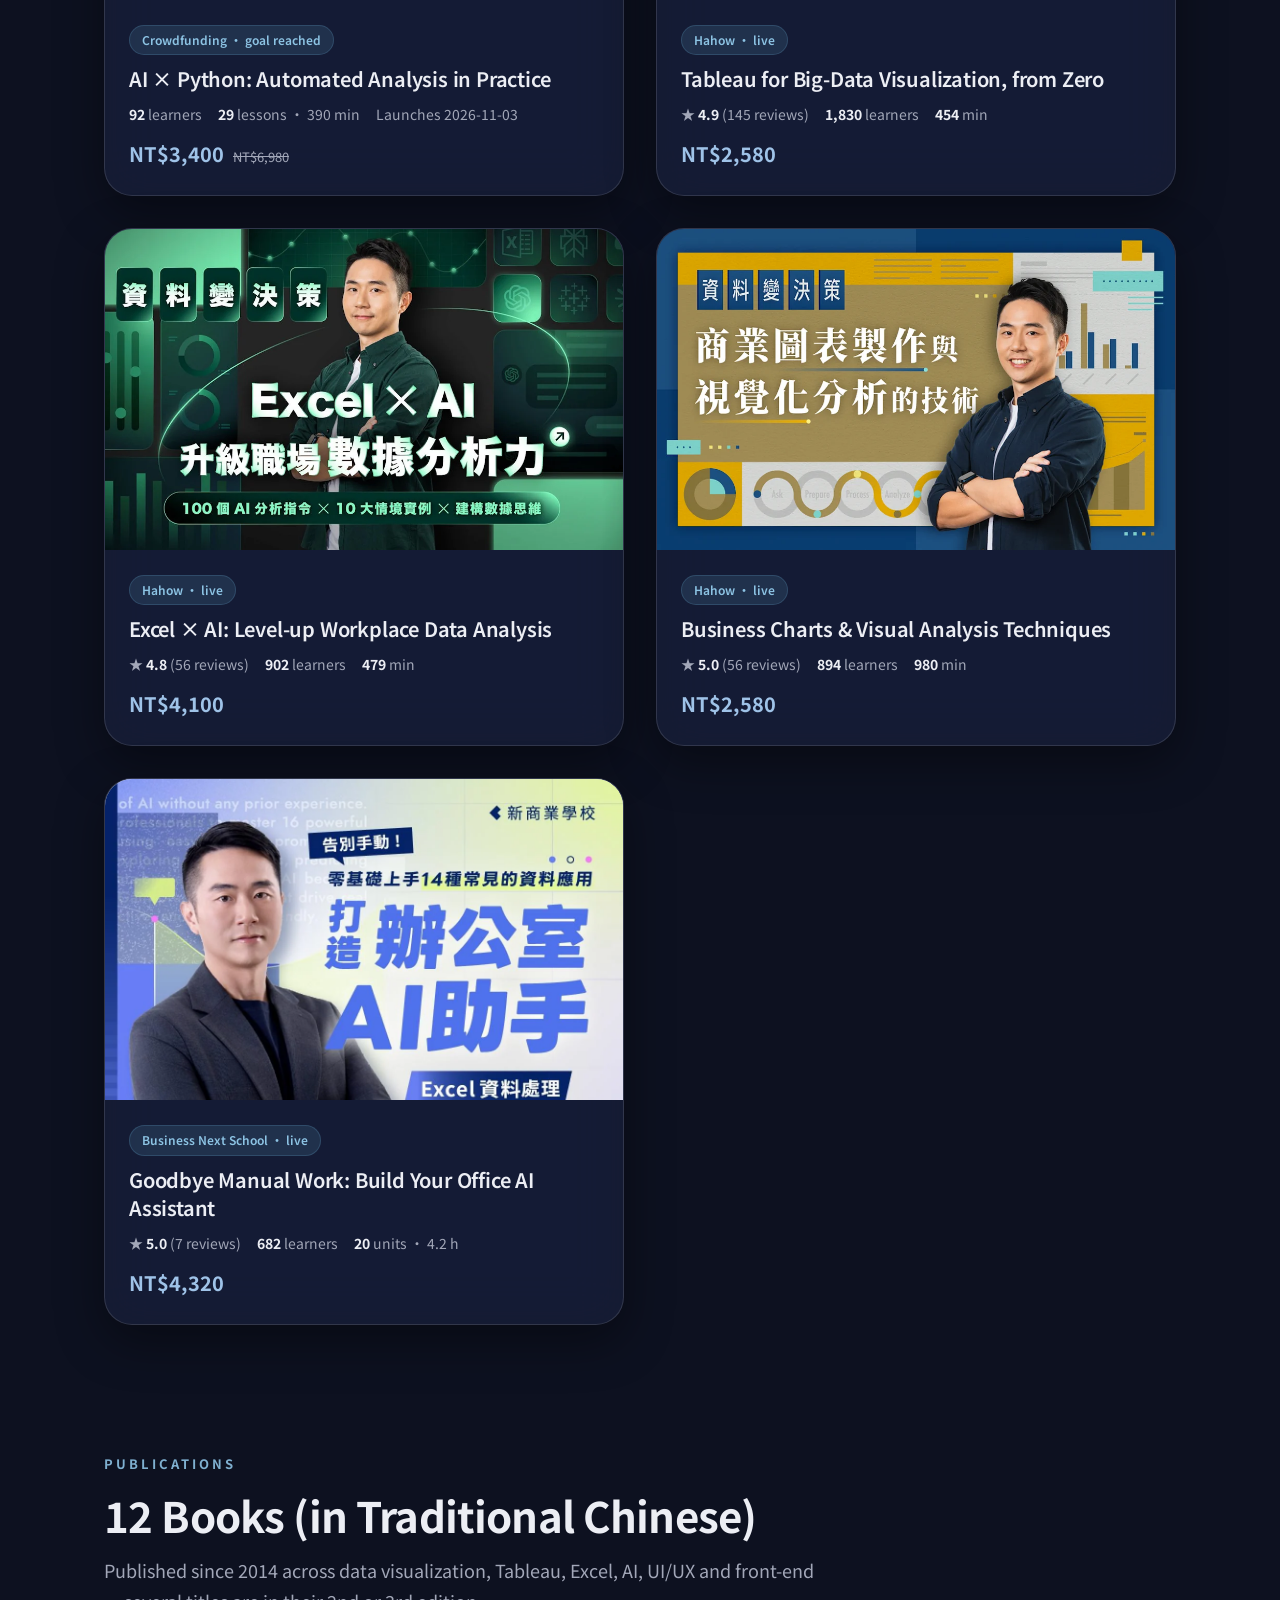
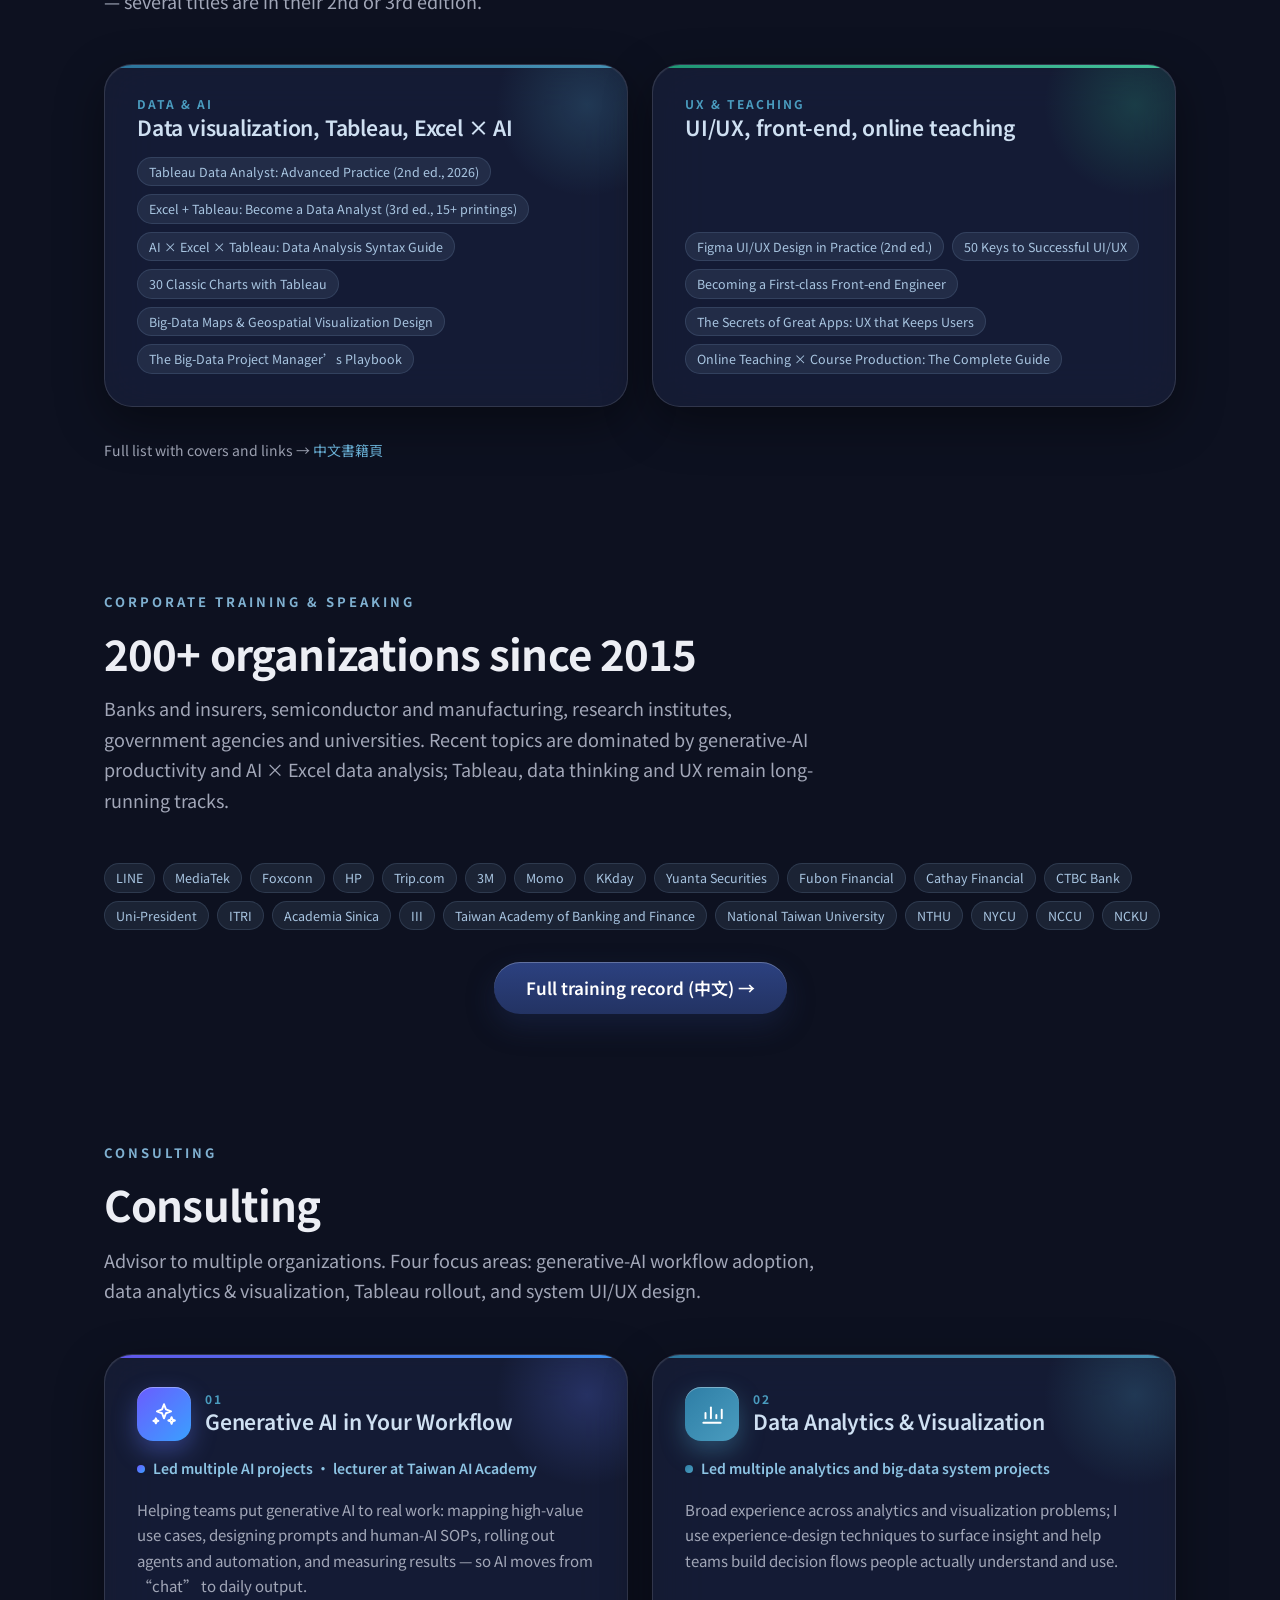
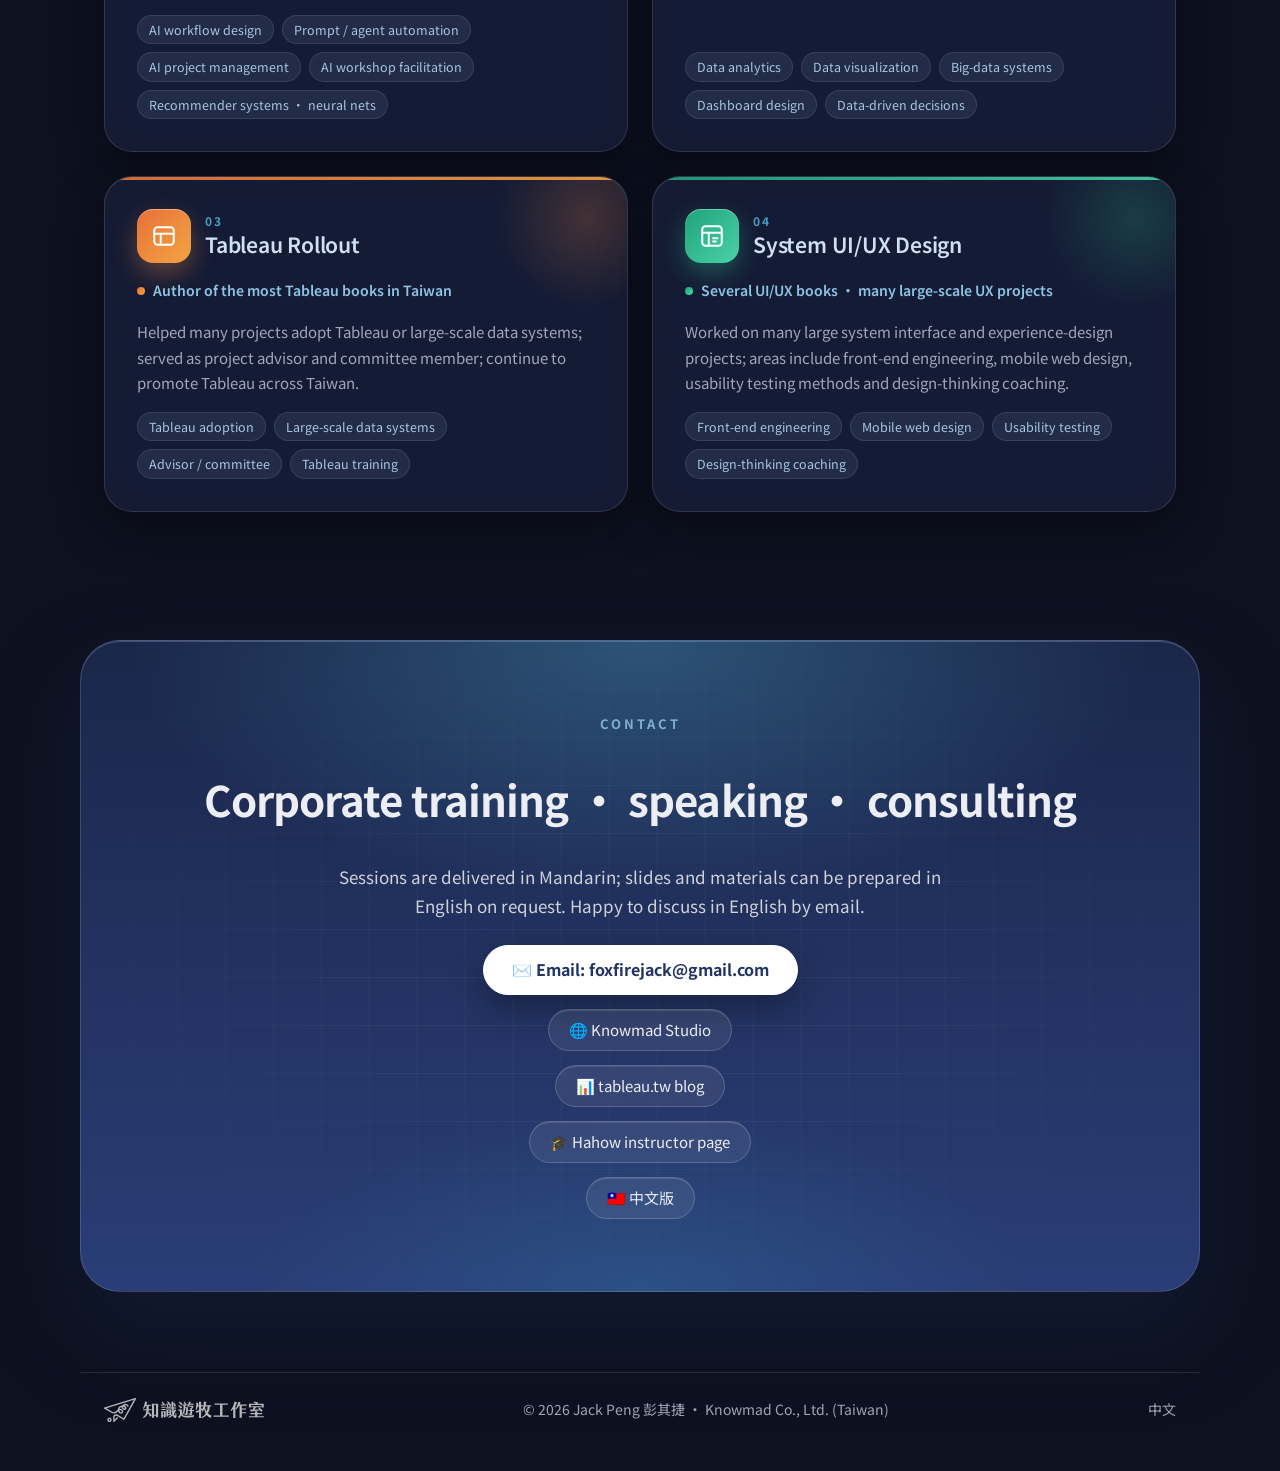
==== commit 132083d4: "合作單位 logo 牆改回彩色呈現（首頁與授課紀錄頁共用） 移除 .logo-wall img 的 grayscale filter，預設 opacity .95、hover 為 1； hover 上" ====
--- a/en/index.html
+++ b/en/index.html
@@ -53,7 +53,7 @@
   });
 })();
 </script>
-<link rel="stylesheet" href="../assets/css/site.css?v=20260823g">
+<link rel="stylesheet" href="../assets/css/site.css?v=20260824a">
 <script type="application/ld+json">
 {
  "@context": "https://schema.org",
@@ -69,7 +69,7 @@
    "inLanguage": "en",
    "dateCreated": "2026-08-02T00:00:00+08:00",
    "datePublished": "2026-08-02T00:00:00+08:00",
-   "dateModified": "2026-08-24T17:48:37+08:00",
+   "dateModified": "2026-08-24T17:54:00+08:00",
    "description": "English summary of Jack Peng's profile: Taiwan-based instructor, author and consultant in data visualization (Tableau), generative-AI productivity, data thinking and UI/UX design. 15 years in data, 12 books, 200+ organizations trained, 5,500+ online learners."
   },
   {
--- a/assets/css/site.css
+++ b/assets/css/site.css
@@ -393,8 +393,8 @@
   border-color:rgba(46,126,166,.45);
   box-shadow:0 16px 34px rgba(35,51,99,.16), var(--glass-inset);
 }
-.logo-wall img{max-height:44px;max-width:100%;object-fit:contain;filter:grayscale(1);opacity:.85;transition:filter .25s,opacity .25s,transform .25s}
-.logo-wall .logo-cell:hover img{filter:none;opacity:1;transform:translateY(-11px) scale(.86)}
+.logo-wall img{max-height:44px;max-width:100%;object-fit:contain;opacity:.95;transition:opacity .25s,transform .25s}
+.logo-wall .logo-cell:hover img{opacity:1;transform:translateY(-11px) scale(.86)}
 .logo-wall .logo-cell::after{
   content:attr(data-name);
   position:absolute;left:8px;right:8px;bottom:7px;
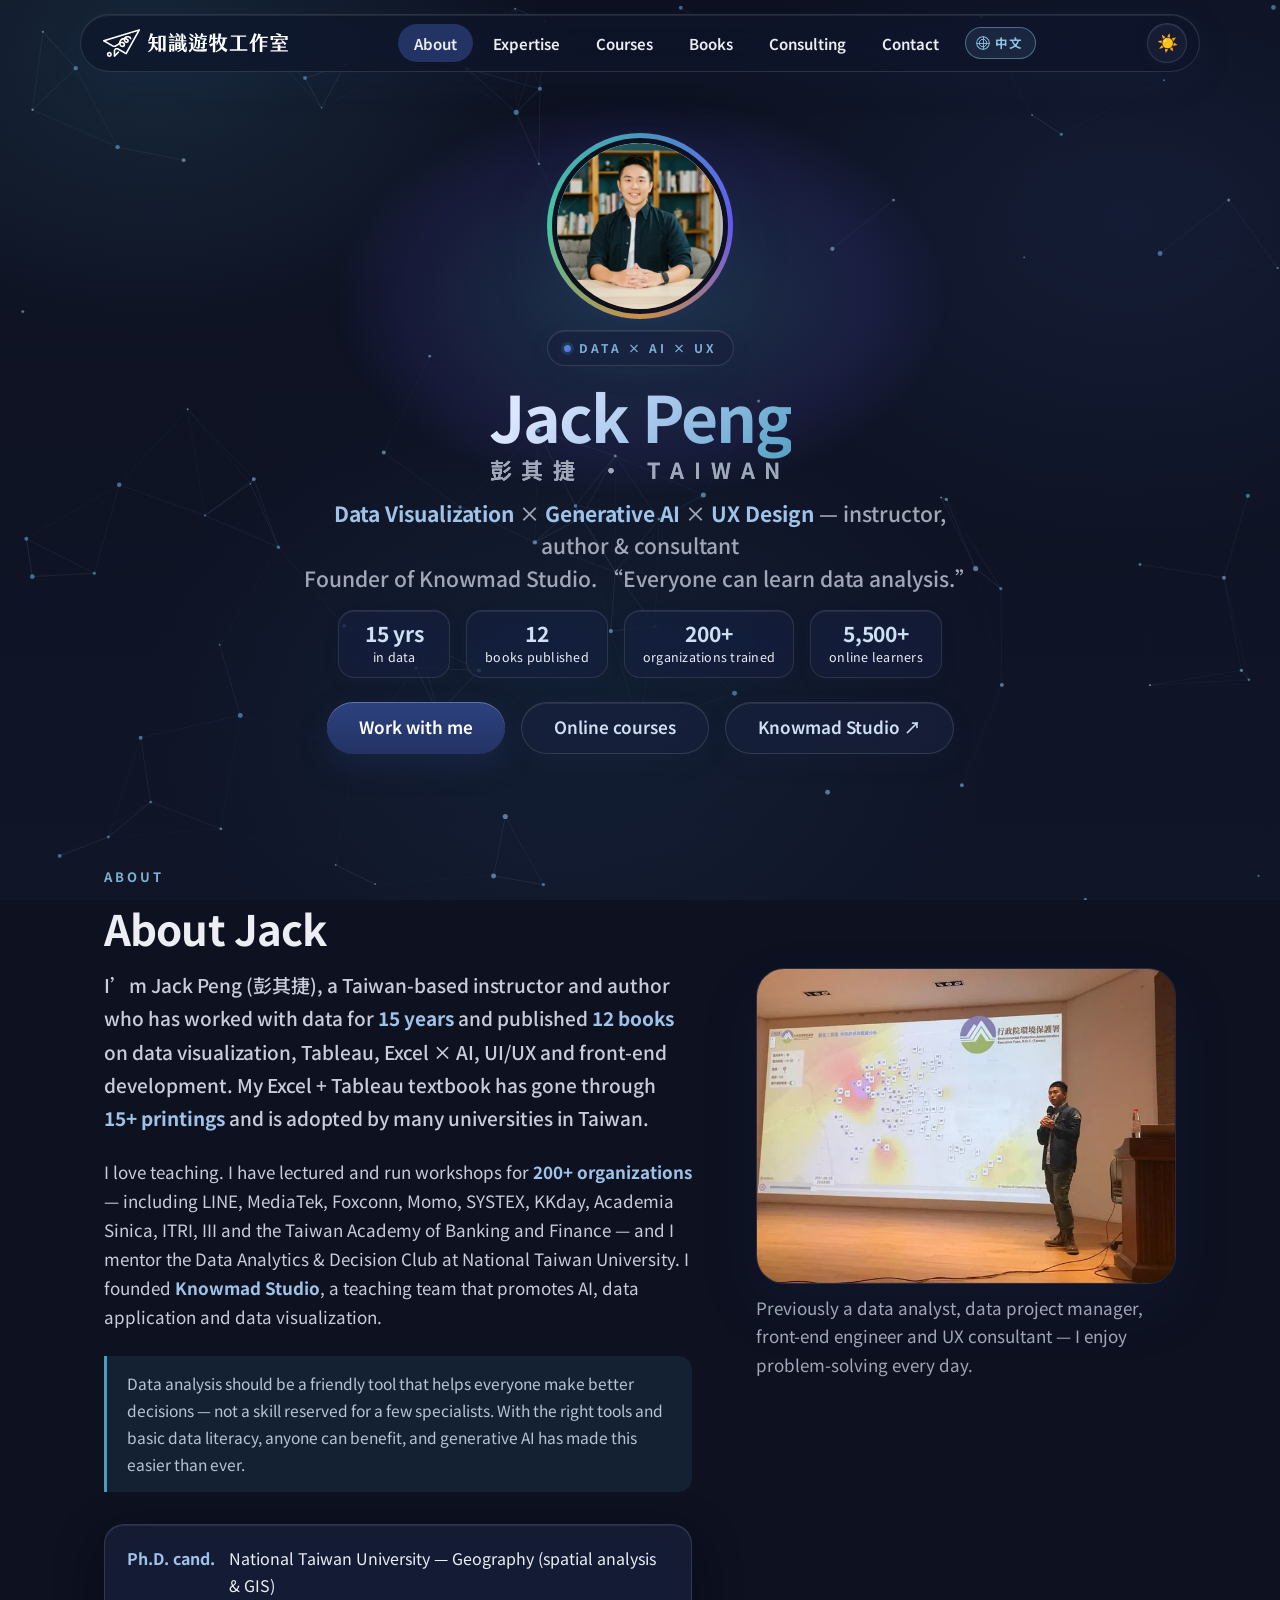
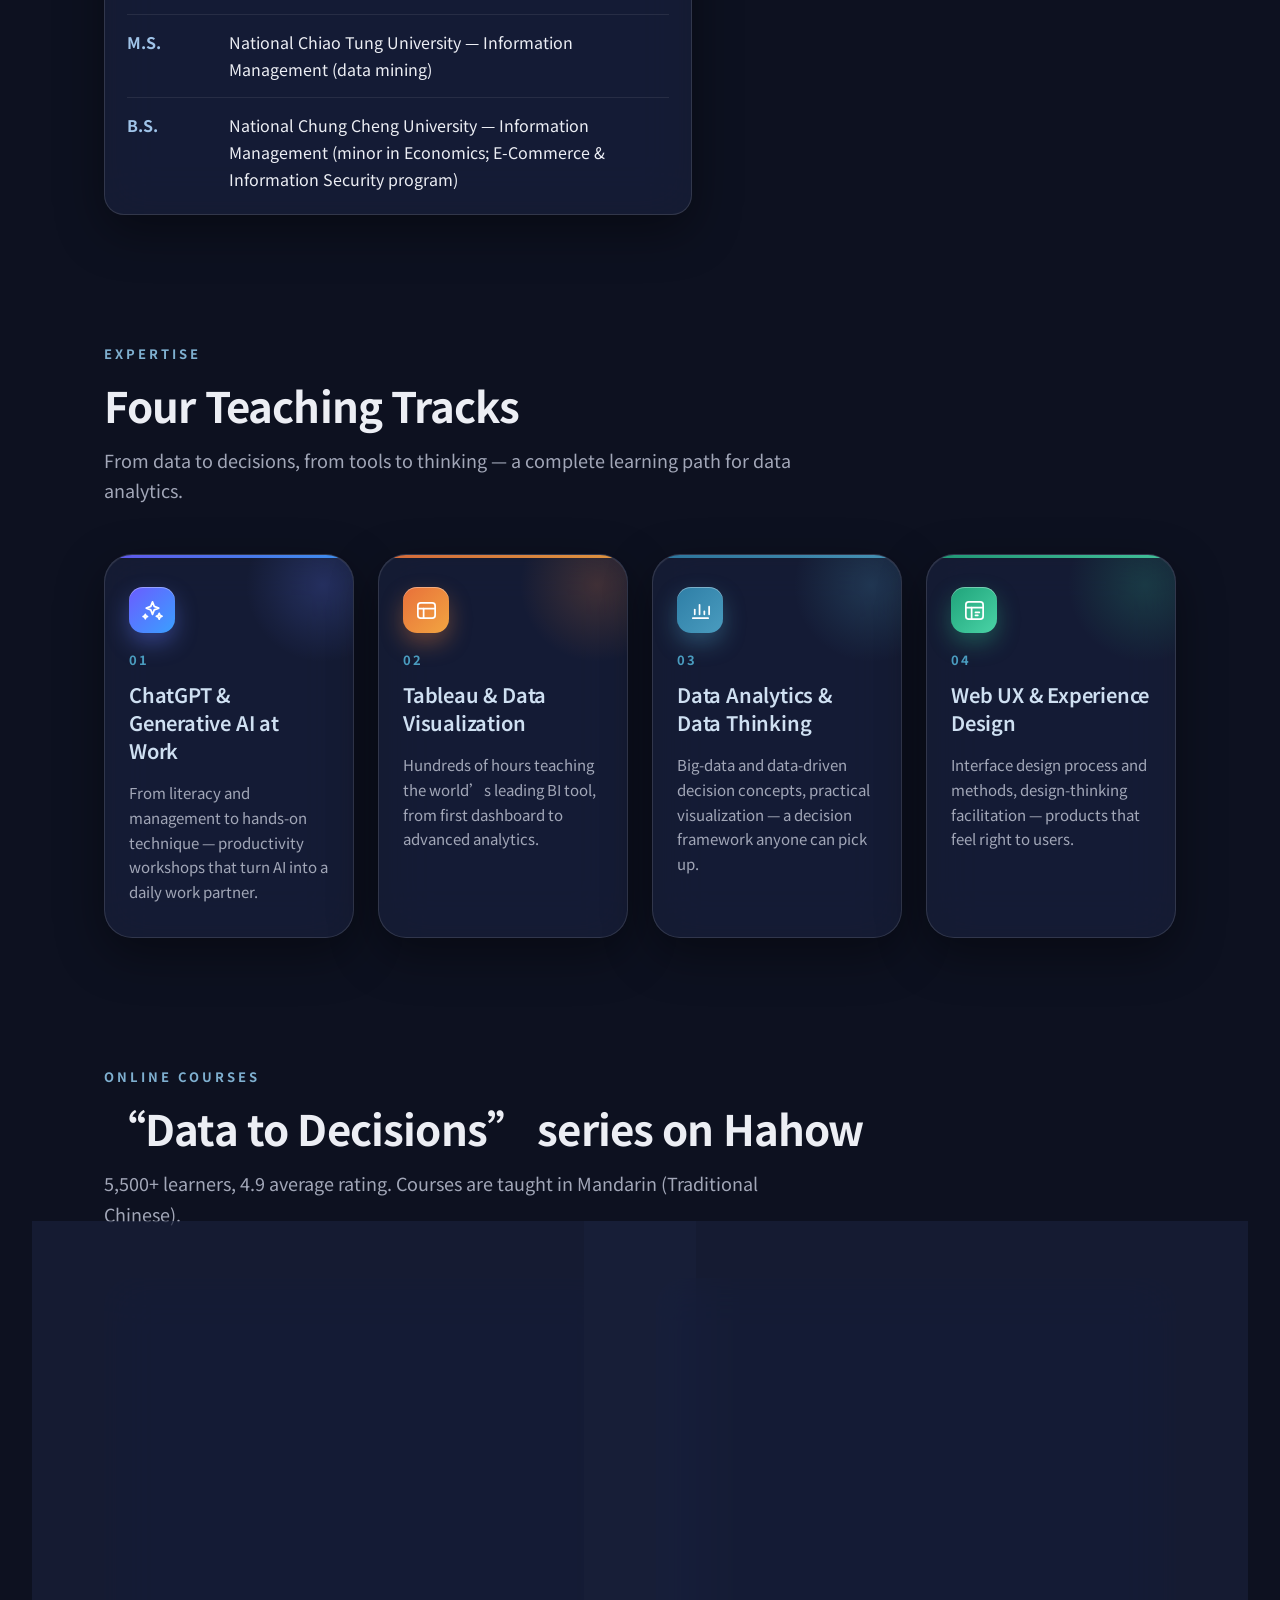
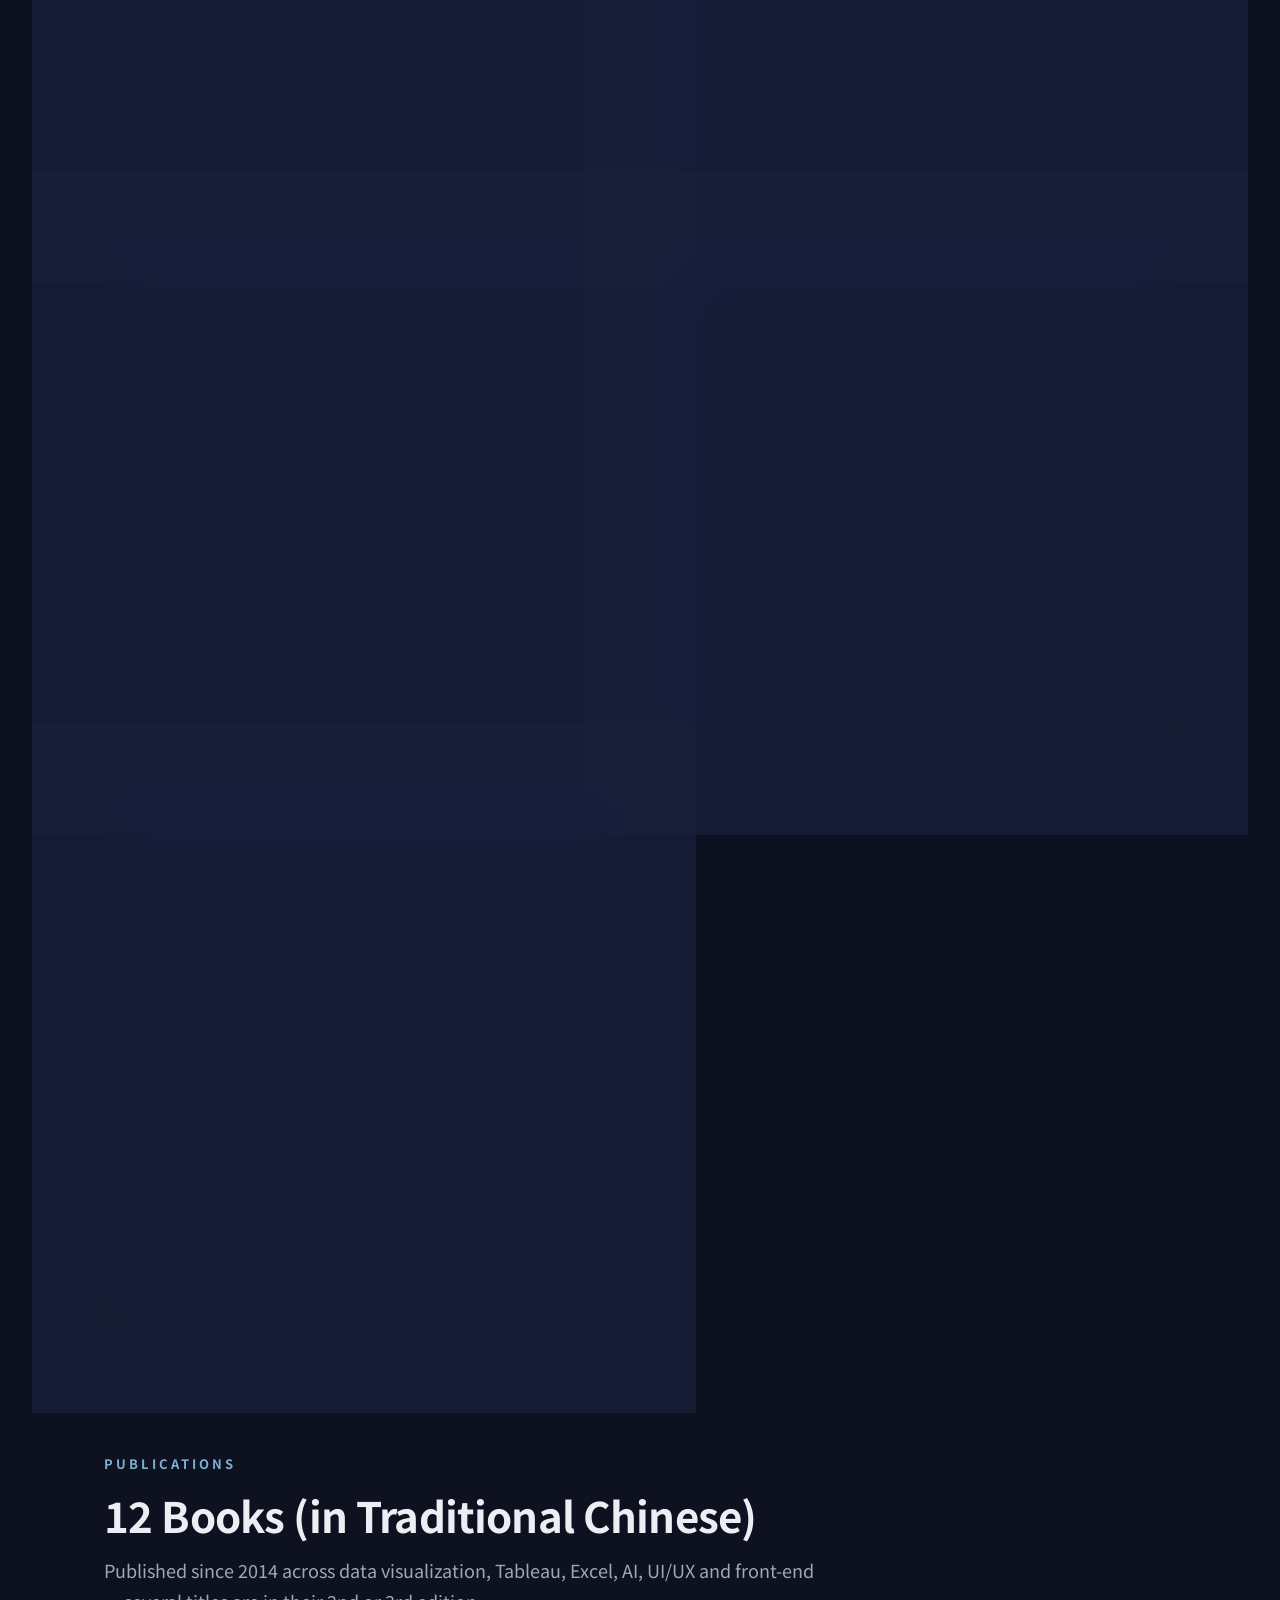
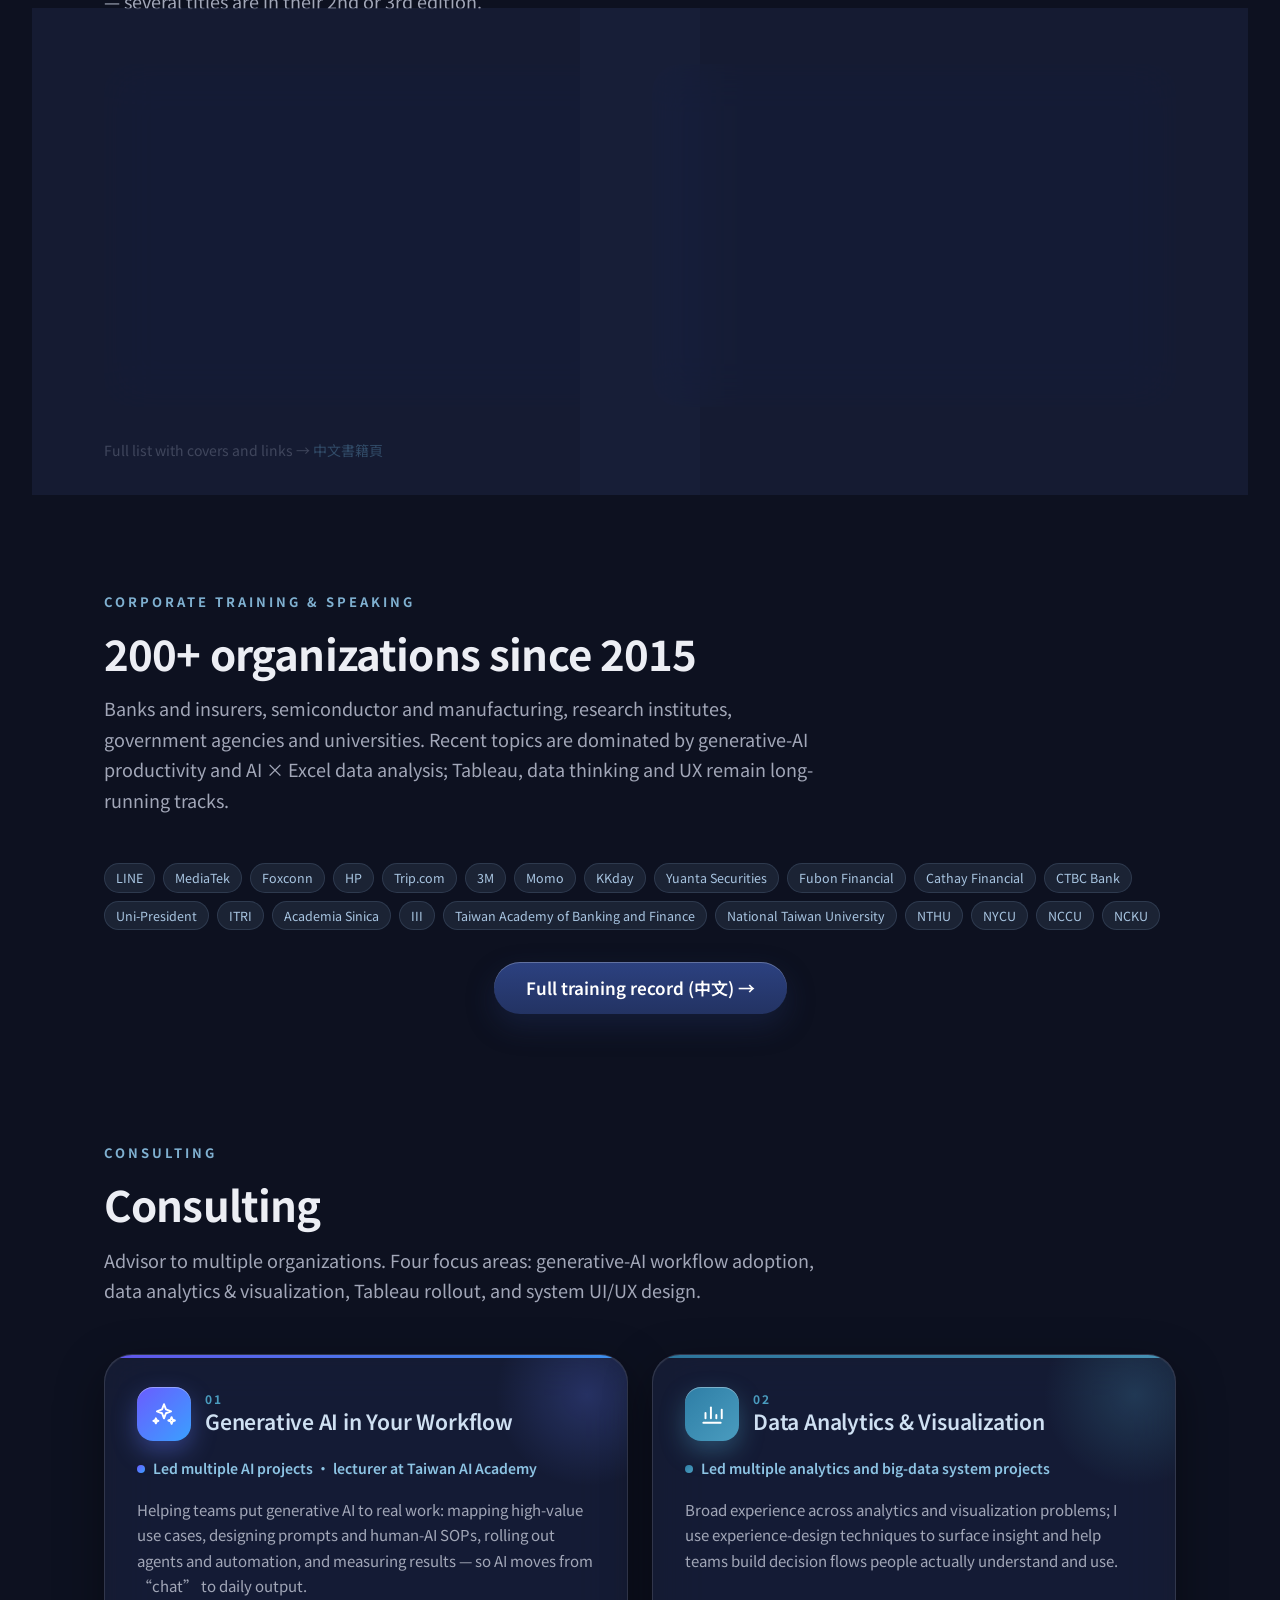
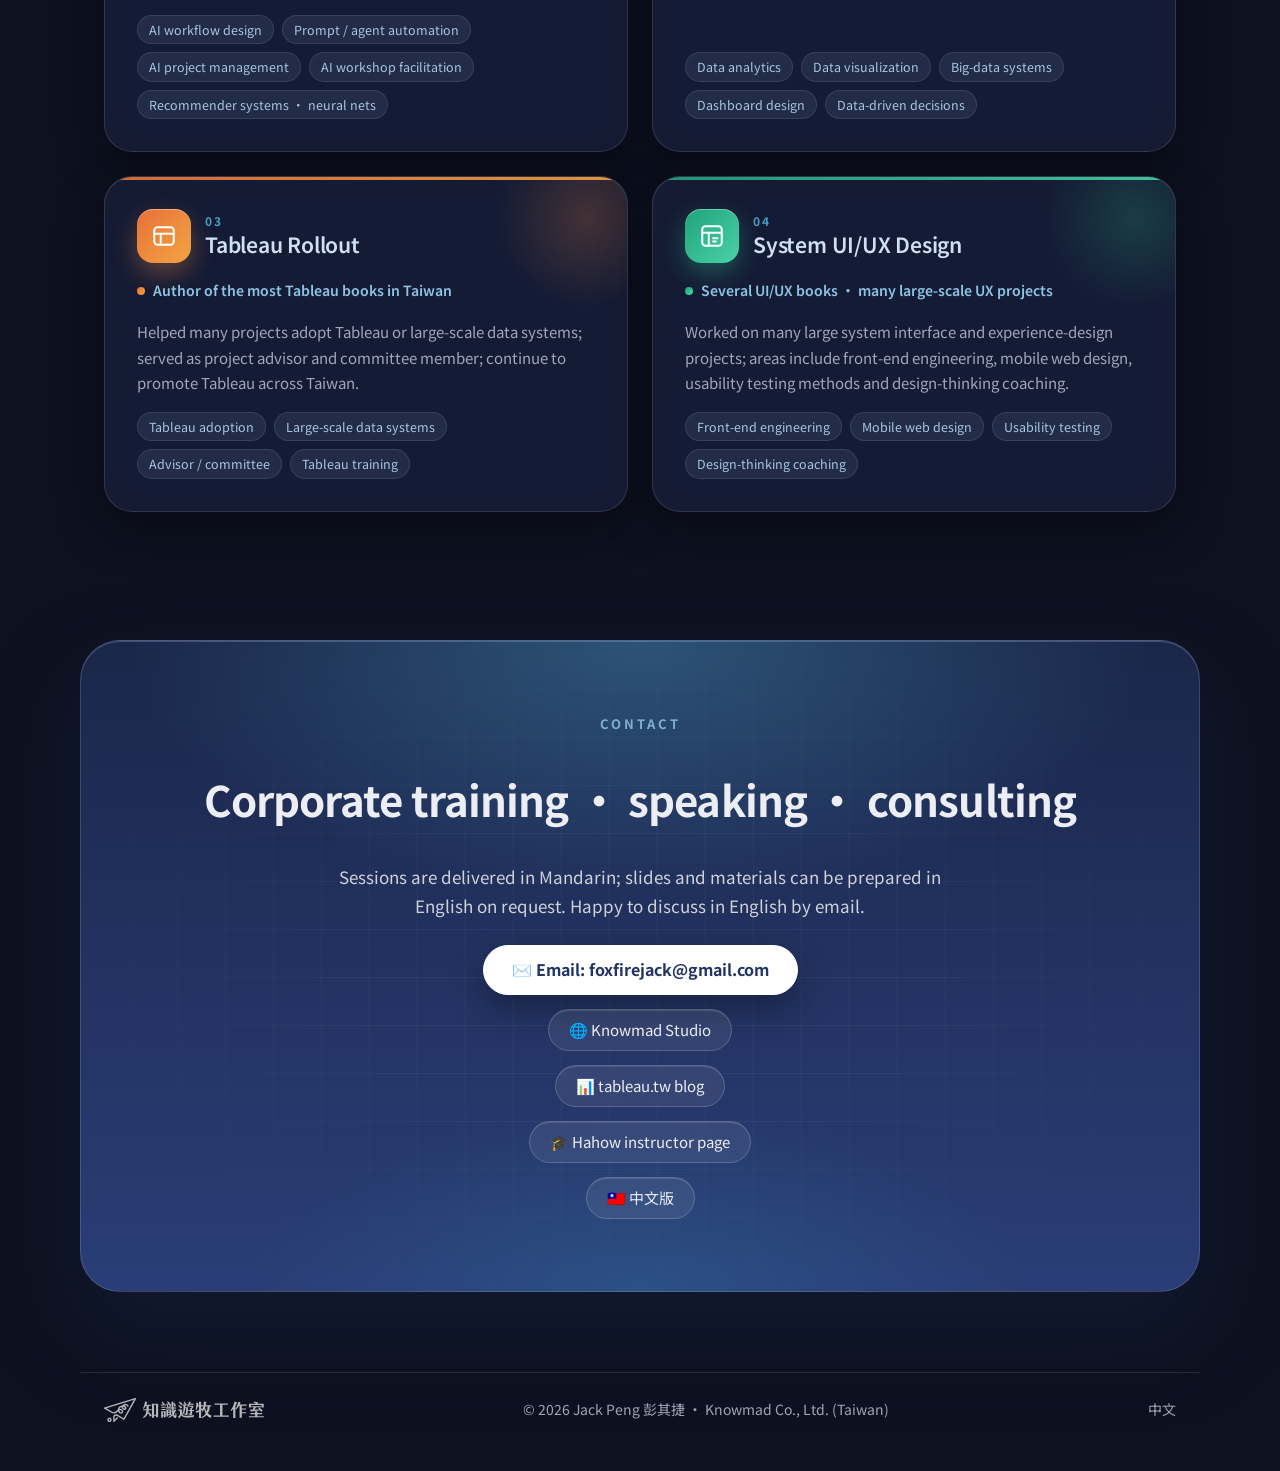
==== commit e30228a9: "新增聯絡表單功能，直接透過 JavaScript 呼叫 API 寄信，無需 Google Apps Script 部署。更新 CSS 以支援新表單樣式，並更新相關頁面引用的樣式與腳本版本號。" ====
--- a/en/index.html
+++ b/en/index.html
@@ -53,7 +53,7 @@
   });
 })();
 </script>
-<link rel="stylesheet" href="../assets/css/site.css?v=20260824a">
+<link rel="stylesheet" href="../assets/css/site.css?v=20260829a">
 <script type="application/ld+json">
 {
  "@context": "https://schema.org",
--- a/assets/css/site.css
+++ b/assets/css/site.css
@@ -512,6 +512,42 @@
 .contact-links .chip--primary::after{color:#2E7EA6}
 .contact .btn{background:#fff;color:var(--primary);box-shadow:0 14px 34px rgba(0,0,0,.3)}
 .contact .btn:hover{box-shadow:0 20px 44px rgba(0,0,0,.36)}
+.contact-form{
+  width:100%;max-width:560px;text-align:left;
+  display:flex;flex-direction:column;gap:var(--spacing--30);
+}
+.contact-form-row{display:grid;grid-template-columns:1fr 1fr;gap:var(--spacing--30)}
+@media(max-width:560px){.contact-form-row{grid-template-columns:1fr}}
+.contact-field{display:flex;flex-direction:column;gap:6px}
+.contact-field label{font-size:14px;font-weight:600;color:rgba(246,246,246,.82)}
+.contact-field label b{color:#E85444}
+.contact-field input,.contact-field textarea{
+  font-family:inherit;font-size:16px;color:#202220;
+  background:#fff;border:1px solid #000;border-radius:4px;
+  padding:12px;outline:none;width:100%;
+  transition:border-color .2s,box-shadow .2s;
+}
+.contact-field input{height:50px}
+.contact-field textarea{min-height:120px;resize:vertical;line-height:1.6}
+.contact-field input:focus,.contact-field textarea:focus{
+  border-color:#0e78a4;box-shadow:0 0 0 3px rgba(14,120,164,.2);
+}
+.contact-field input.is-error,.contact-field textarea.is-error{border-color:#E85444}
+.contact-field input::placeholder,.contact-field textarea::placeholder{color:#888}
+.cf-hp{position:absolute;left:-9999px;width:1px;height:1px;opacity:0}
+.contact-submit{
+  height:50px;margin-top:4px;border:none;border-radius:4px;cursor:pointer;
+  font-family:inherit;font-size:20px;font-weight:600;color:#233363;
+  background:#fff;
+  box-shadow:0 14px 34px rgba(0,0,0,.3);
+  transition:transform .2s,box-shadow .2s,background .2s;
+}
+.contact-submit:hover{background:#fff;transform:translateY(-1px);box-shadow:0 20px 44px rgba(0,0,0,.36)}
+.contact-submit:disabled{background:#888;color:#fff;cursor:not-allowed;transform:none;box-shadow:none}
+.contact-form-note{font-size:14px;line-height:1.6;color:rgba(246,246,246,.6);text-align:center;margin:0}
+.contact-form-note a{color:#fff}
+.contact-form-note--ok{color:#b8e0c8}
+.contact-form-note--error{color:#ffb4ad}
 
 /* ===== Footer（light minimal）===== */
 footer{background:transparent;color:var(--text-secondary);padding:var(--spacing--50) 0 var(--spacing--60);font-size:14px}
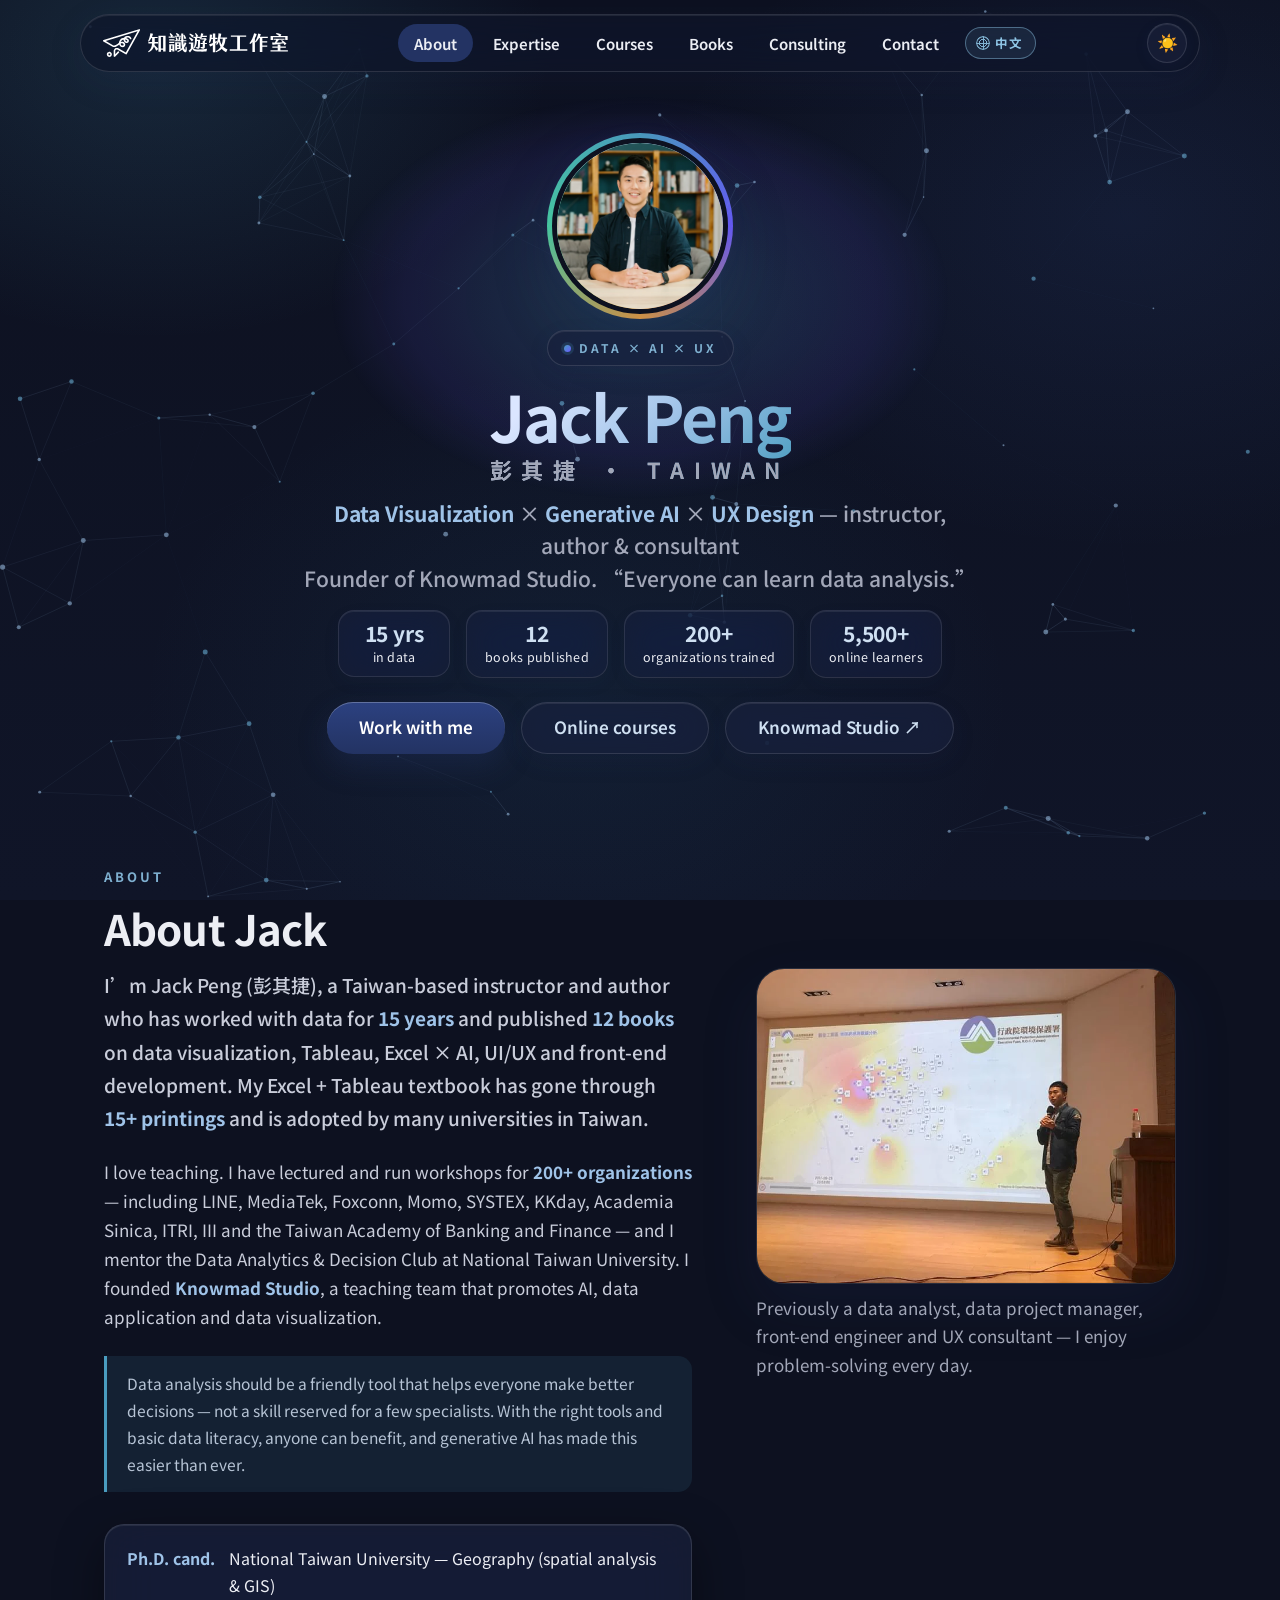
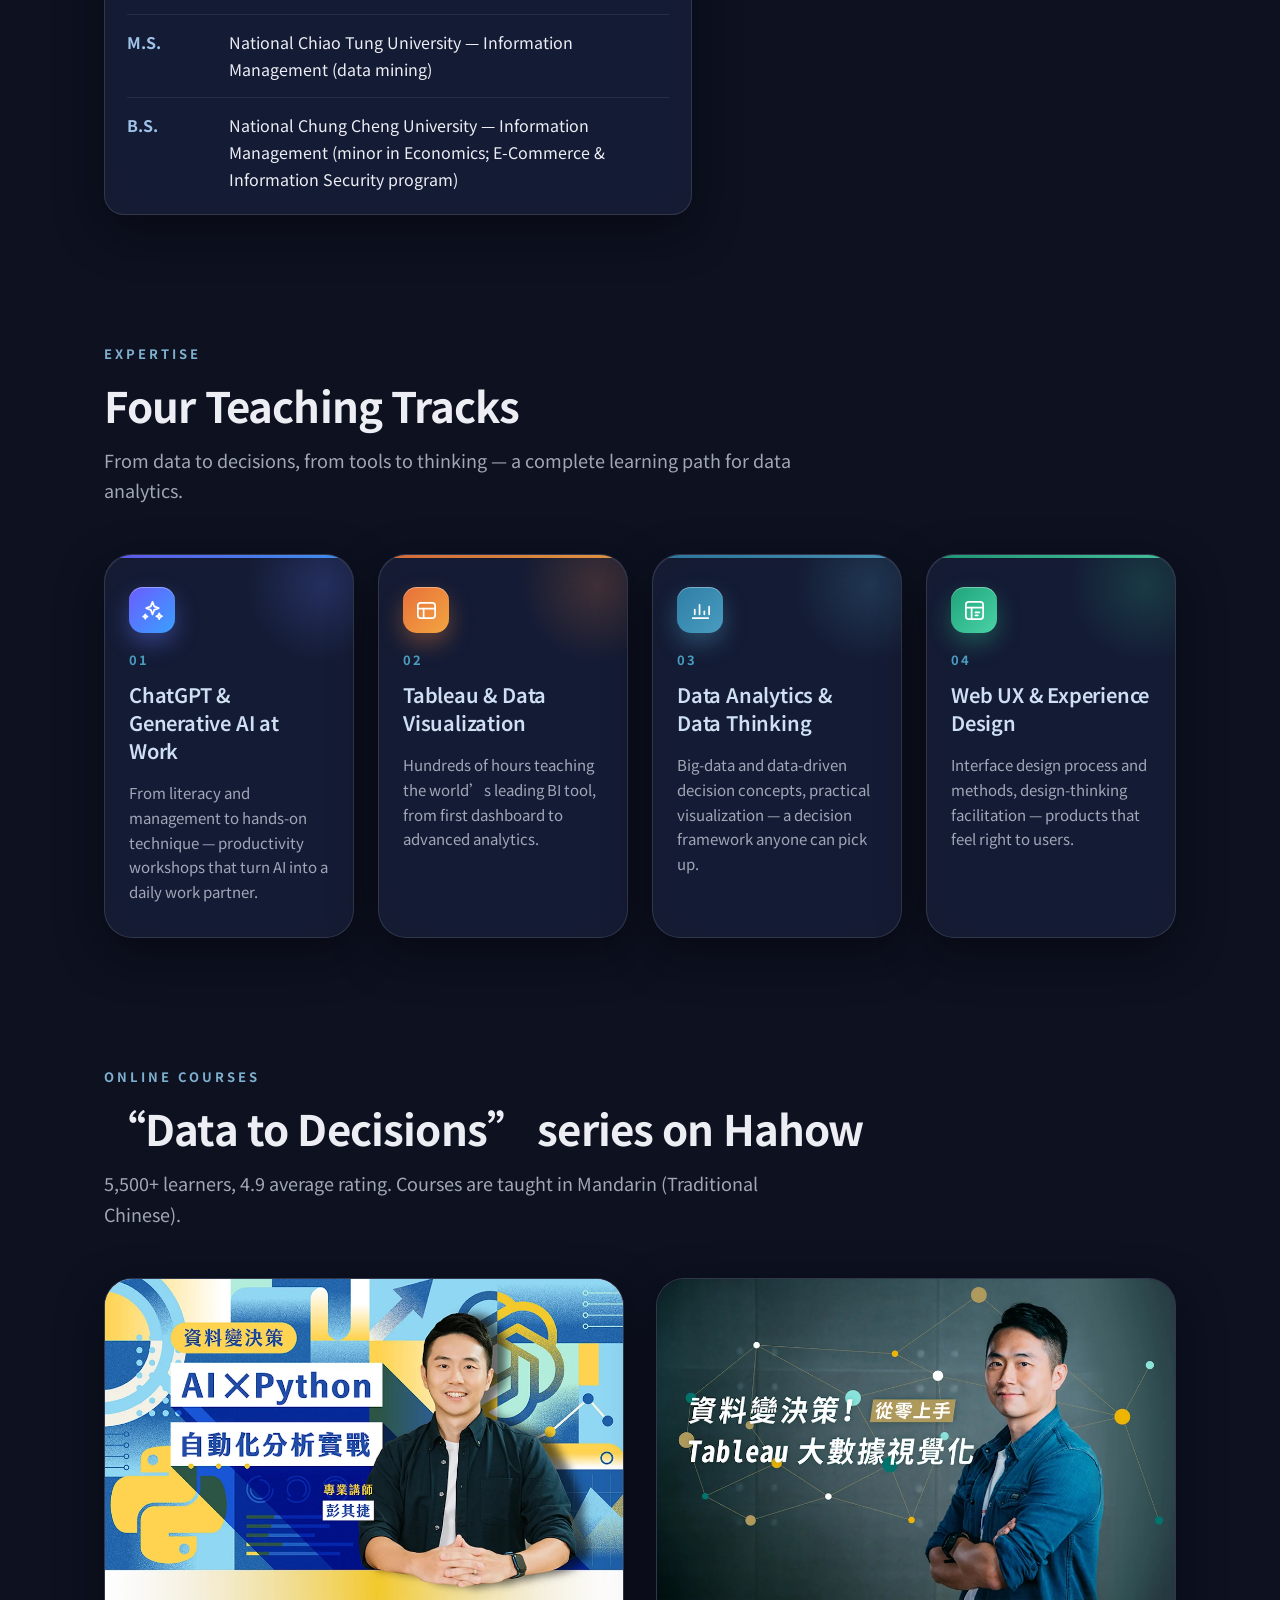
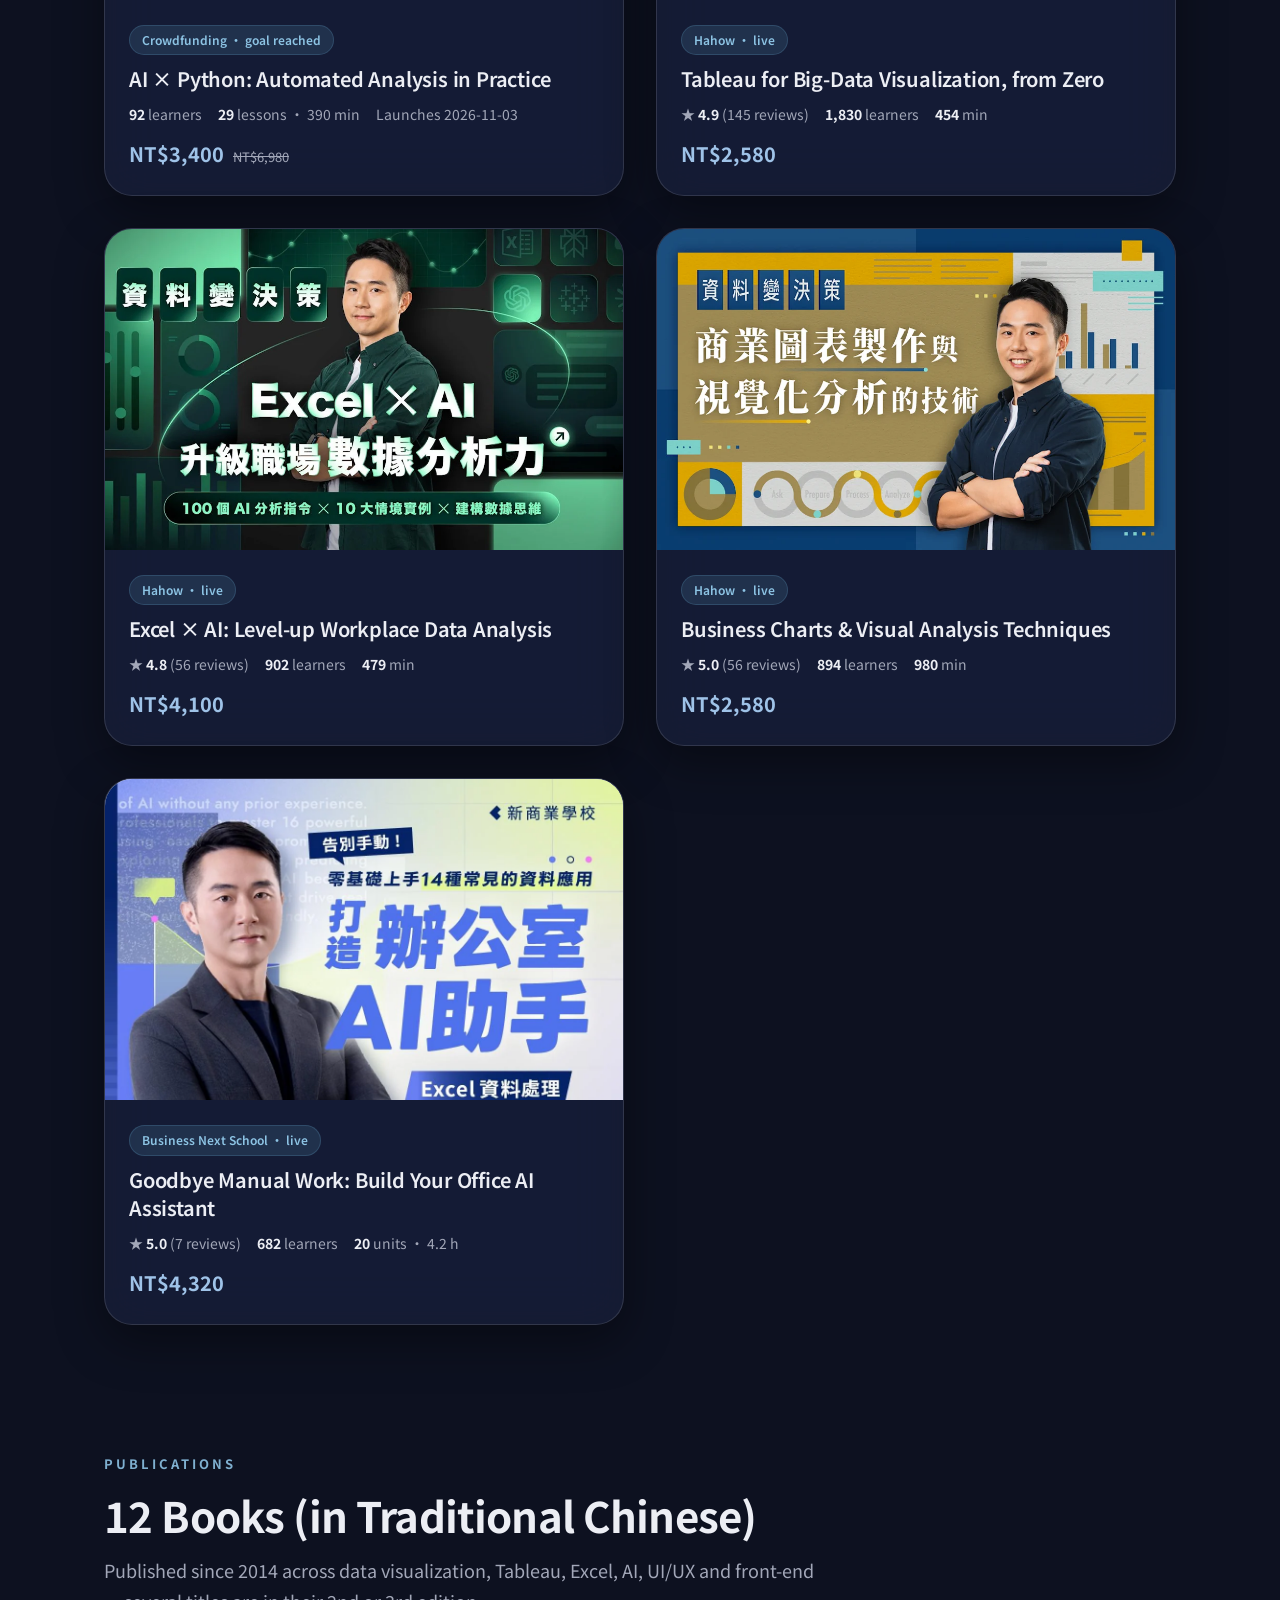
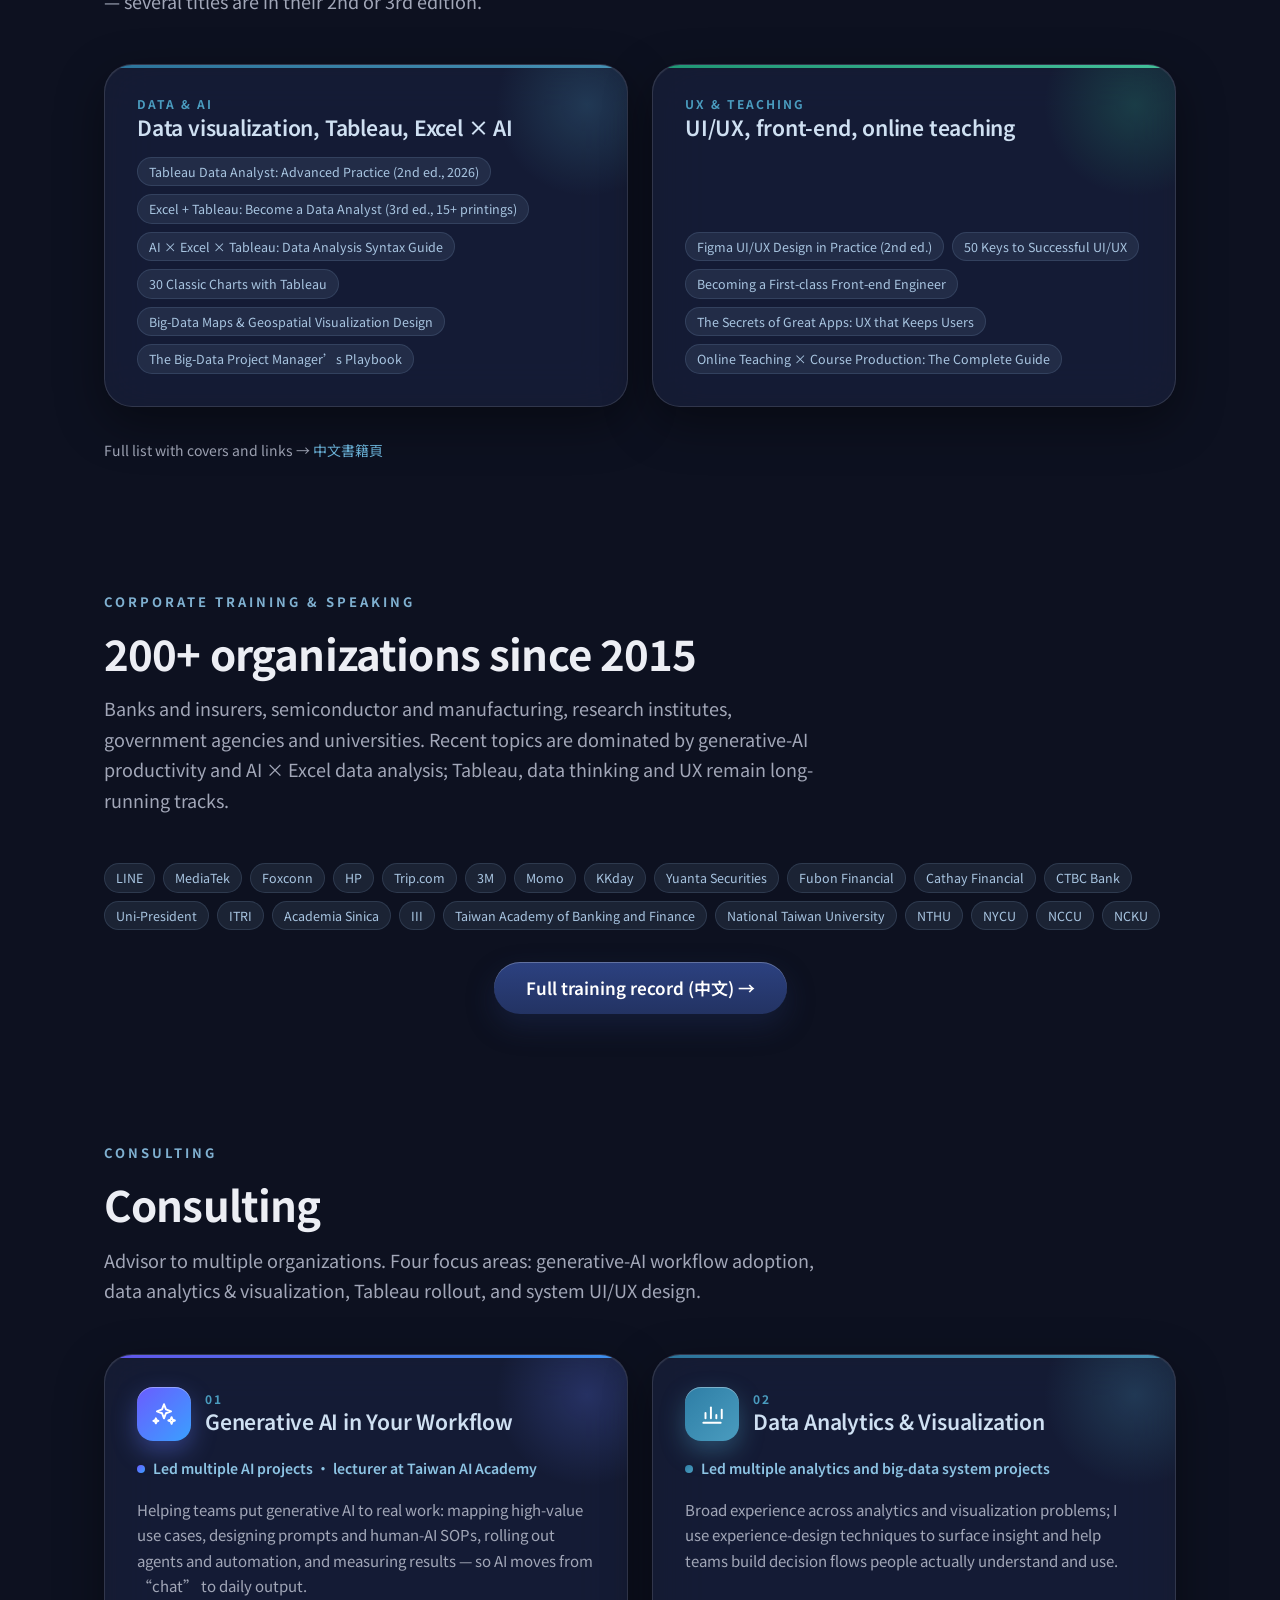
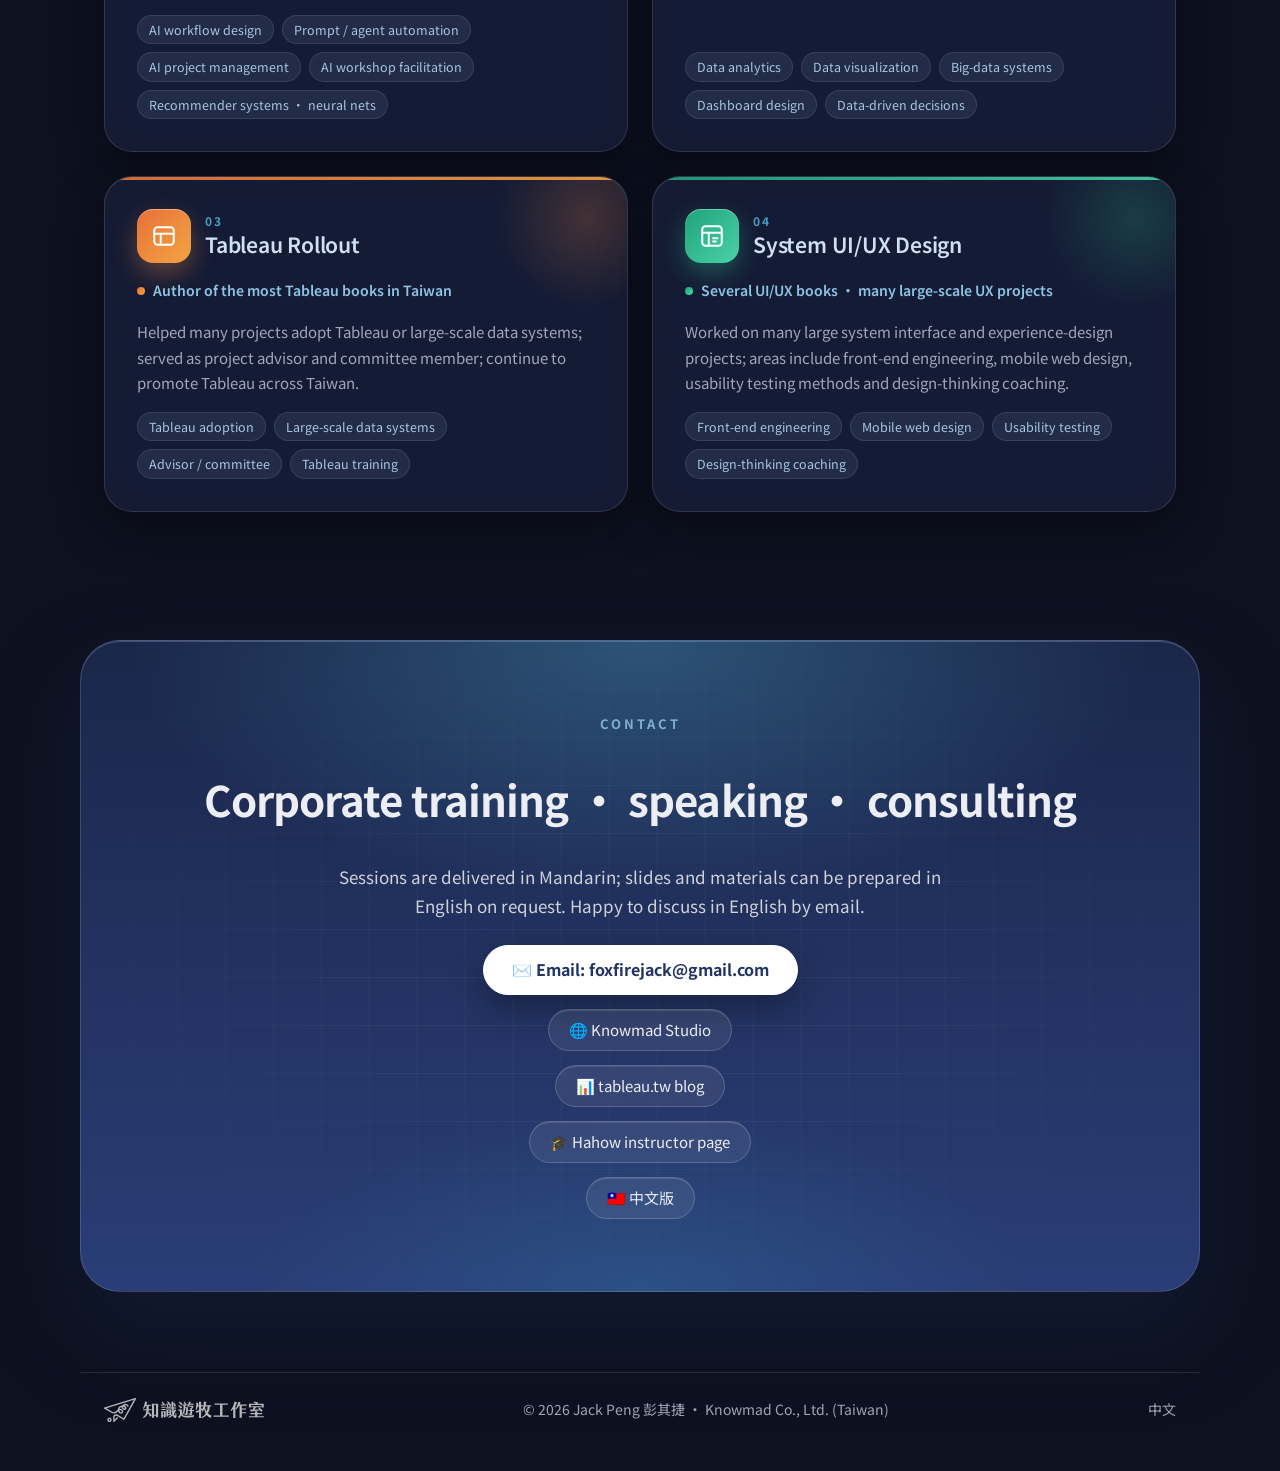
==== commit 5d36b360: "favicon 換成公事包：跟其他知識遊牧系統的紙飛機分開 Co-Authored-By: Claude Opus 5.5 <noreply@anthropic.com>" ====
--- a/en/index.html
+++ b/en/index.html
@@ -31,7 +31,7 @@
 <meta name="twitter:card" content="summary_large_image">
 <meta name="twitter:title" content="Jack Peng (彭其捷) | Data Visualization × AI × UX Instructor &amp; Author">
 <meta name="twitter:image" content="https://www.visualization.tw/assets/og-image.jpg">
-<link rel="icon" href="../Logo/方-知識遊牧.png">
+<link rel="icon" type="image/svg+xml" href="../favicon.svg">
 <link rel="preconnect" href="https://fonts.googleapis.com">
 <link rel="preconnect" href="https://fonts.gstatic.com" crossorigin>
 <link href="https://fonts.googleapis.com/css2?family=Noto+Sans+TC:wght@400;500;600;700&display=swap" rel="stylesheet">
@@ -69,7 +69,7 @@
    "inLanguage": "en",
    "dateCreated": "2026-08-02T00:00:00+08:00",
    "datePublished": "2026-08-02T00:00:00+08:00",
-   "dateModified": "2026-08-24T17:54:00+08:00",
+   "dateModified": "2026-11-08T14:56:20+08:00",
    "description": "English summary of Jack Peng's profile: Taiwan-based instructor, author and consultant in data visualization (Tableau), generative-AI productivity, data thinking and UI/UX design. 15 years in data, 12 books, 200+ organizations trained, 5,500+ online learners."
   },
   {
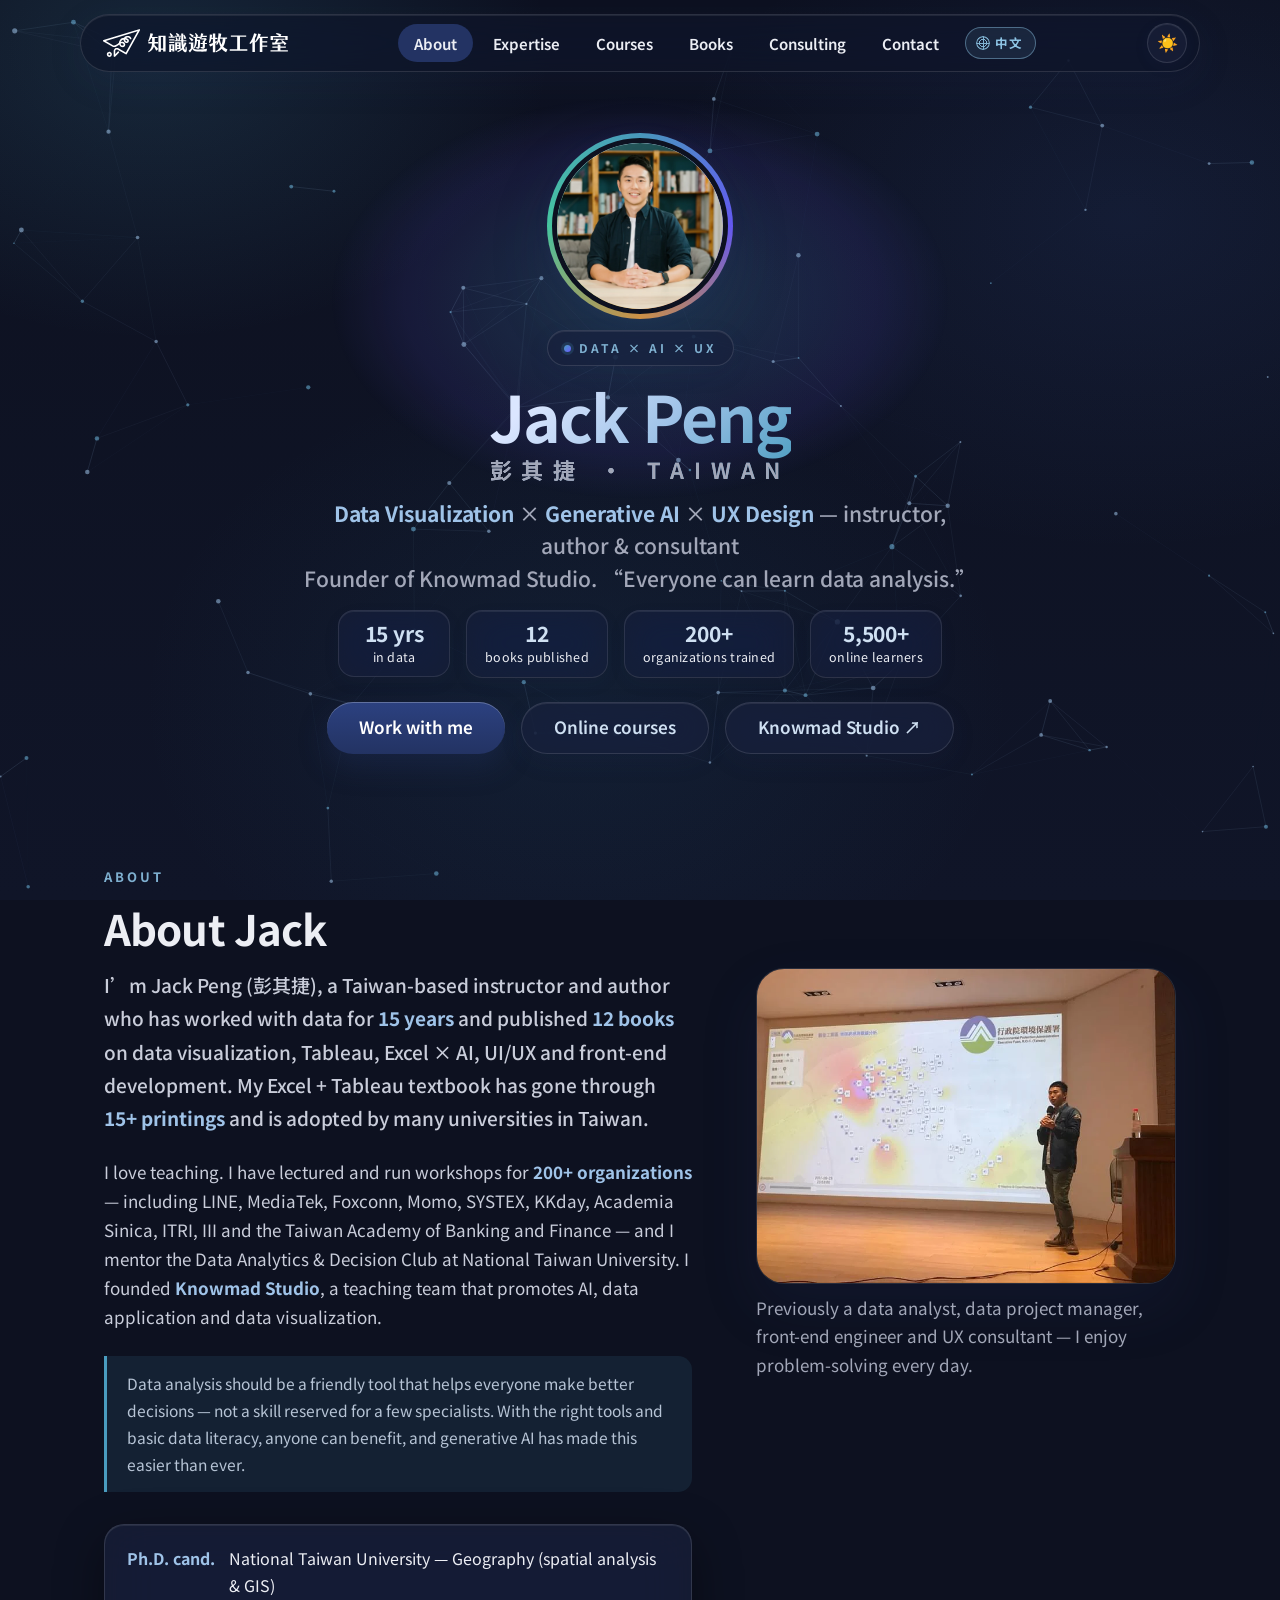
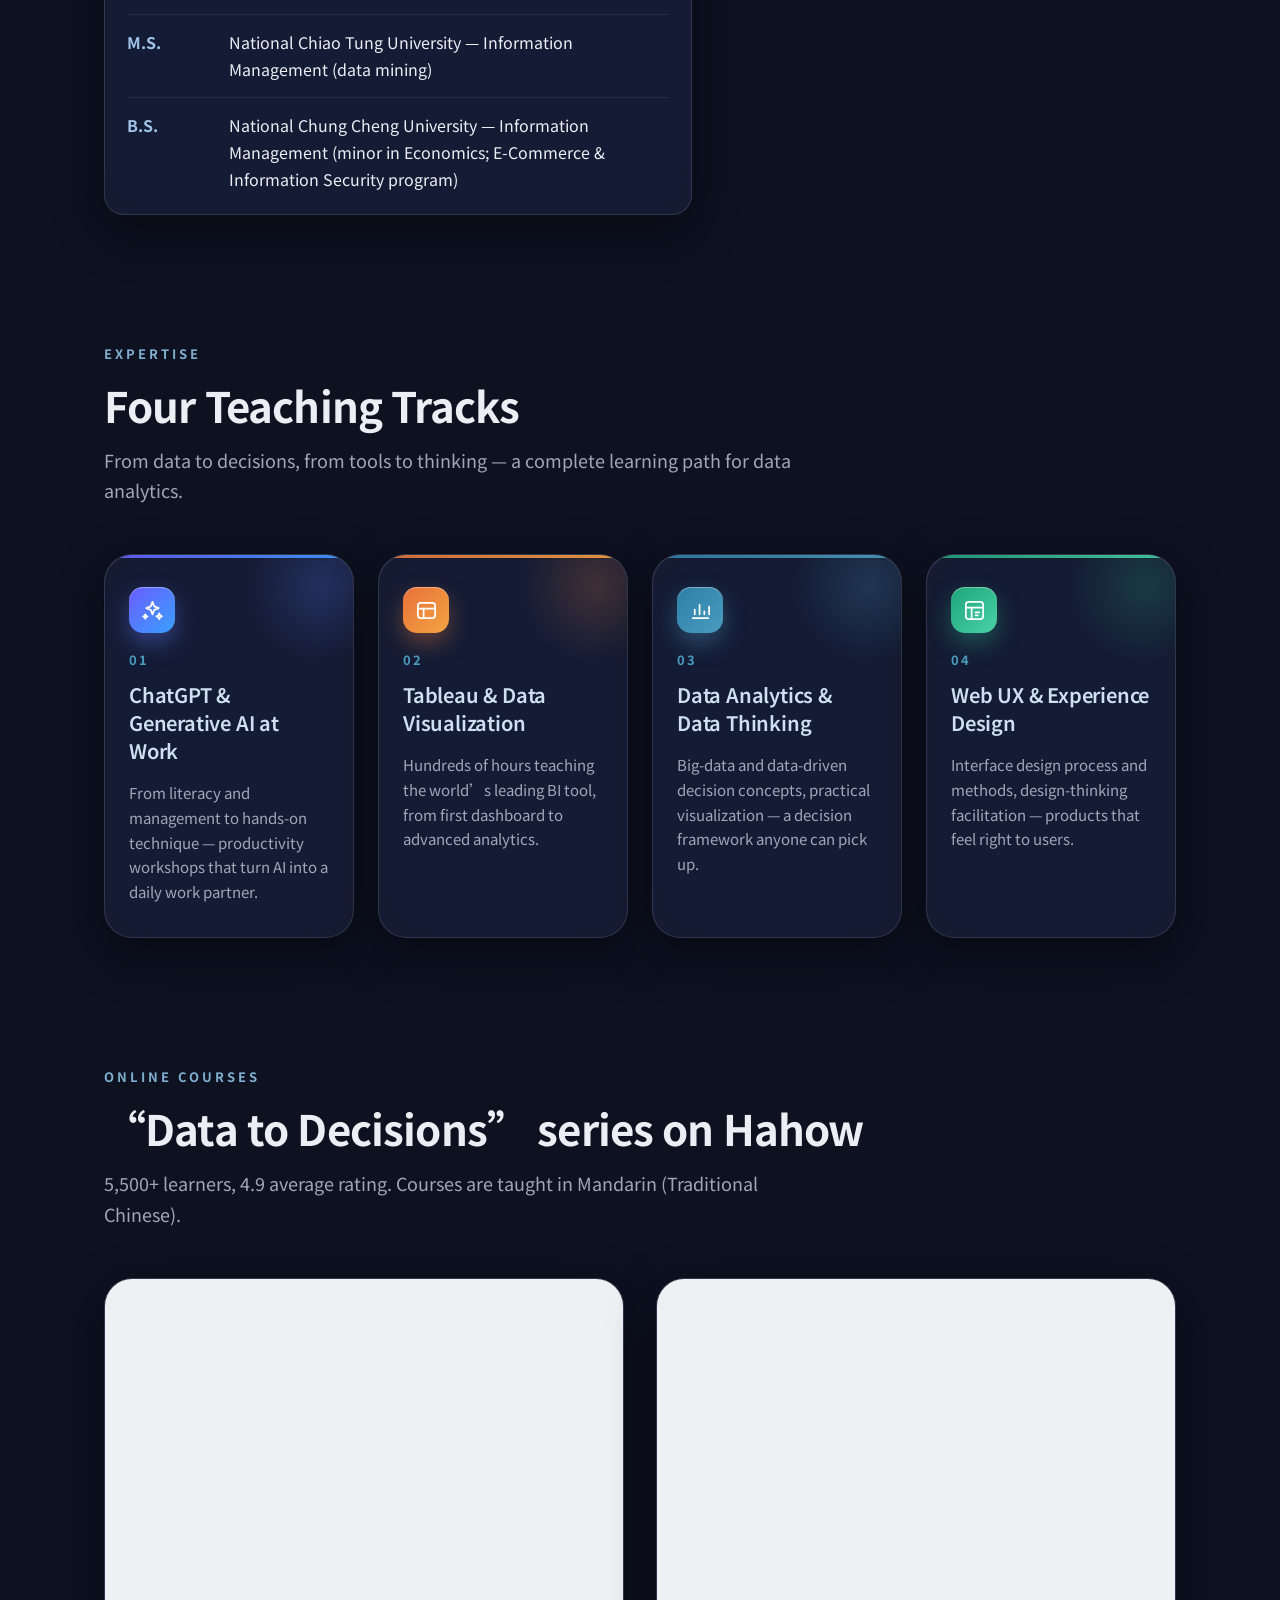
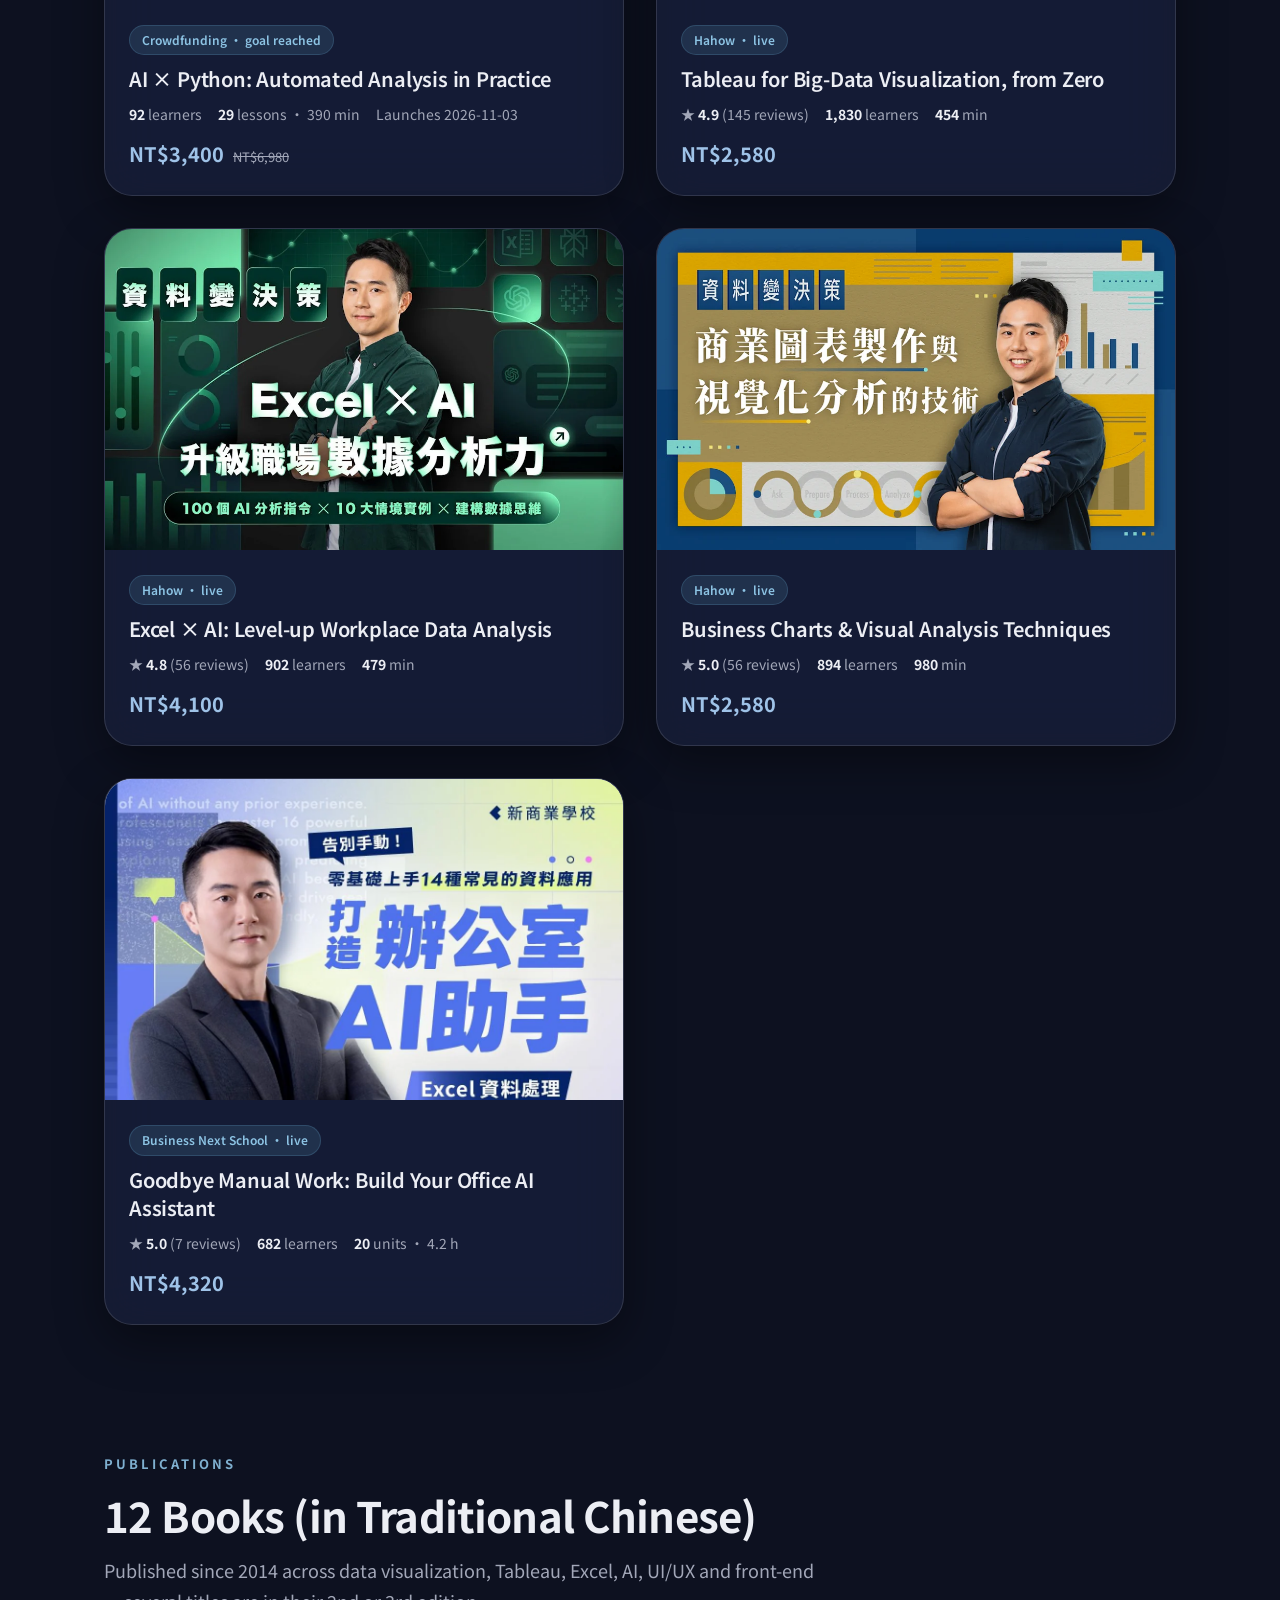
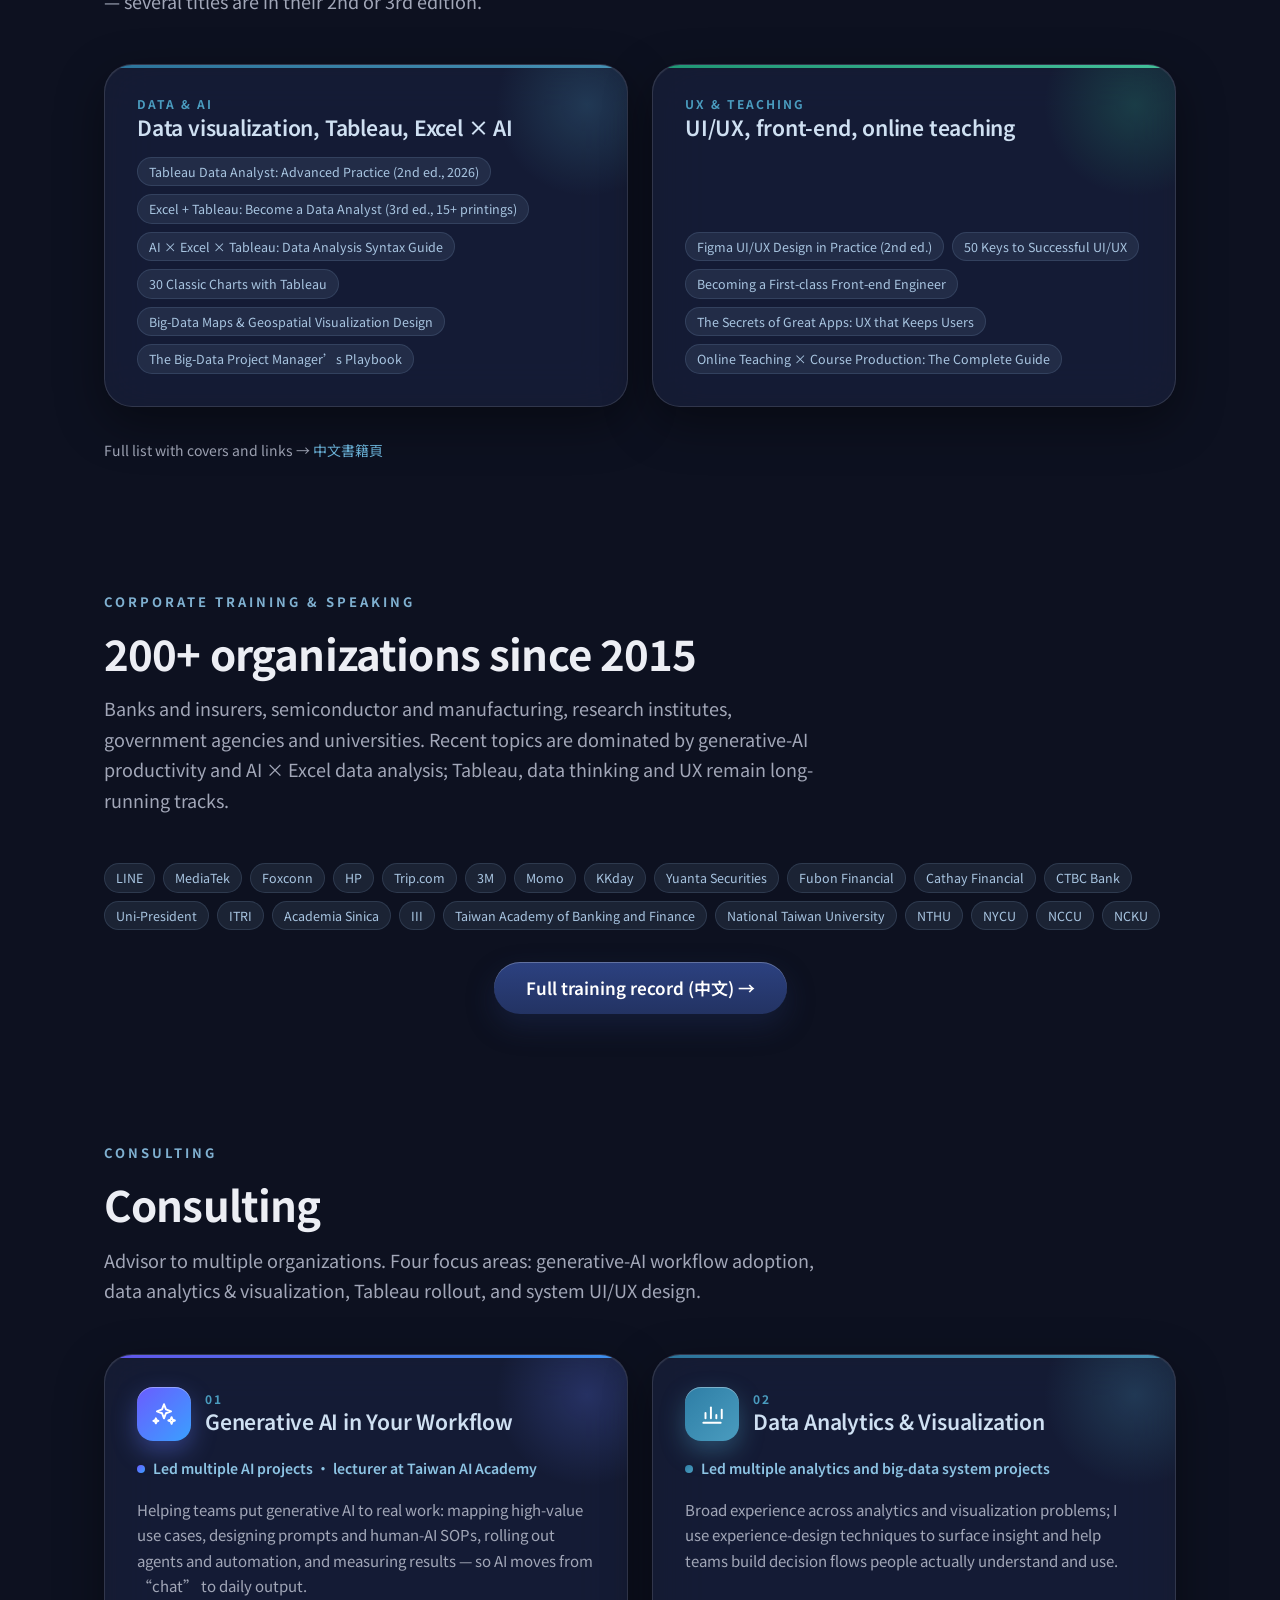
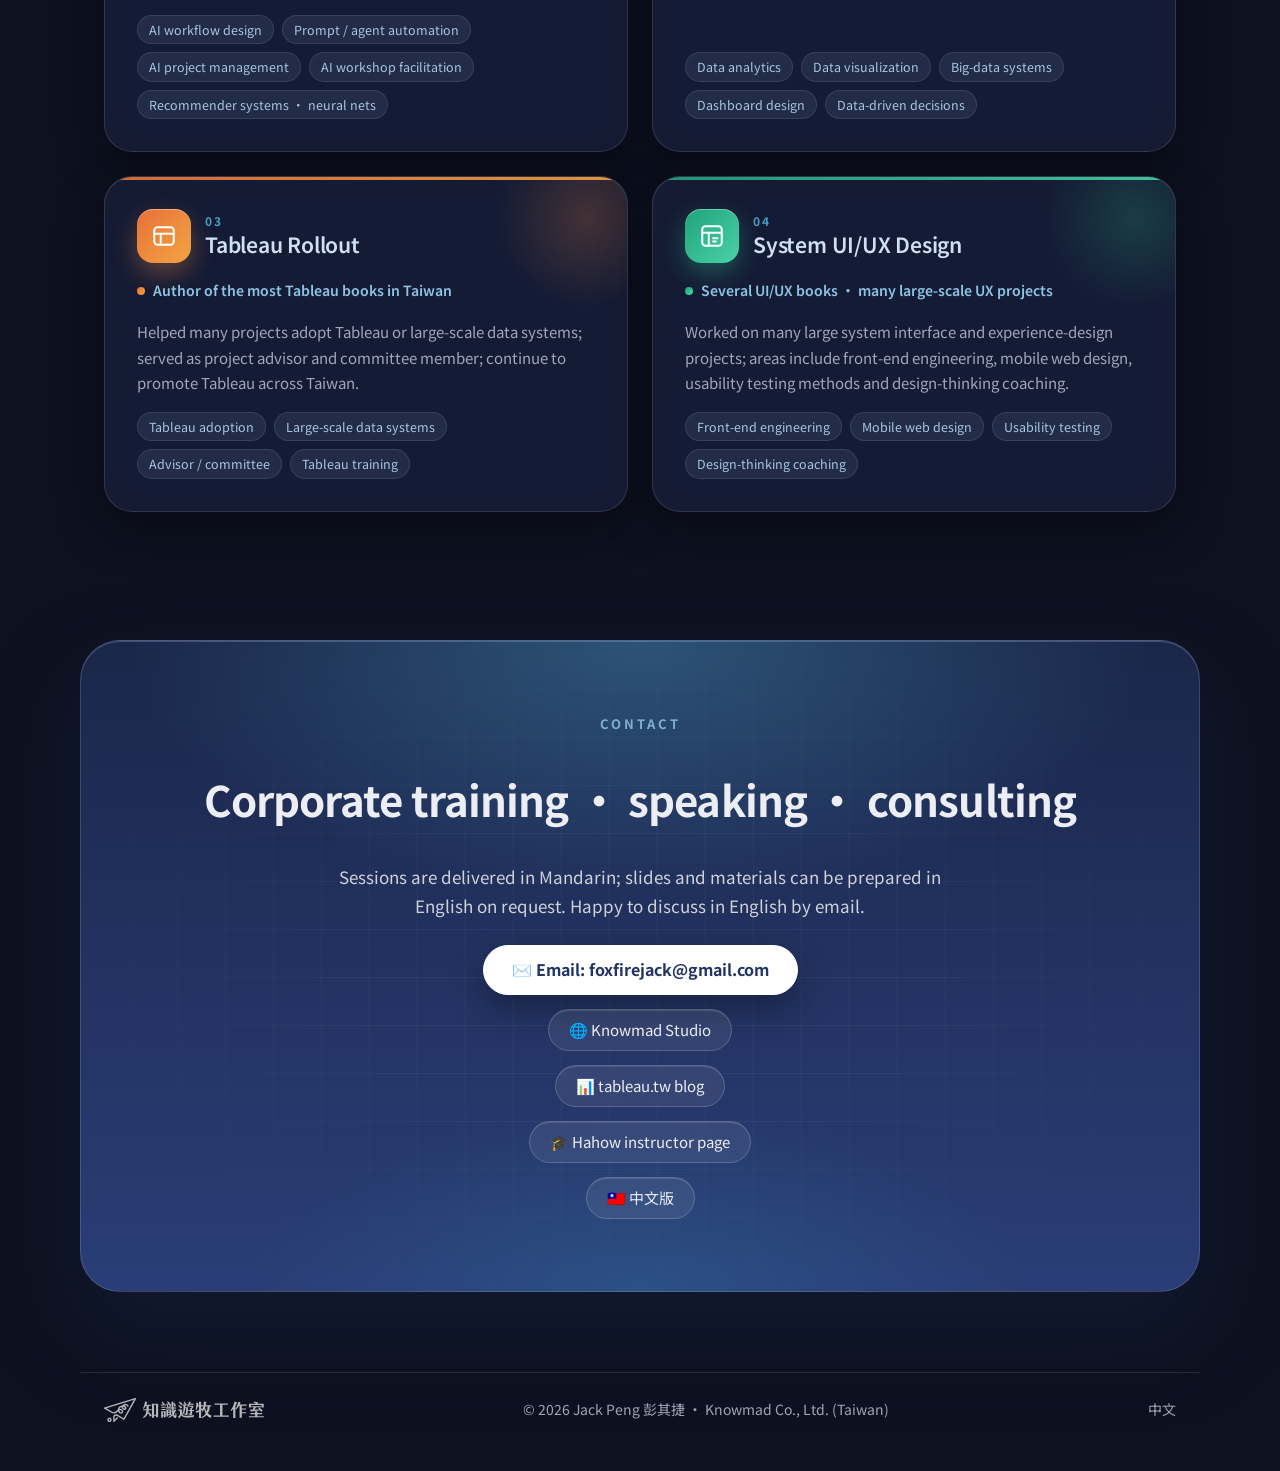
==== commit e38e4385: "授課紀錄補登 2026 年課程、合作夥伴牆加 logo、多堂課分行顯示 - 2026 年依雲端課程資料夾補到 43 個單位（70+ 場），新單位補產業別；11 月與非本人授課先不列 - 總場次 250" ====
--- a/en/index.html
+++ b/en/index.html
@@ -53,7 +53,7 @@
   });
 })();
 </script>
-<link rel="stylesheet" href="../assets/css/site.css?v=20260829a">
+<link rel="stylesheet" href="../assets/css/site.css?v=20261119b">
 <script type="application/ld+json">
 {
  "@context": "https://schema.org",
@@ -69,7 +69,7 @@
    "inLanguage": "en",
    "dateCreated": "2026-08-02T00:00:00+08:00",
    "datePublished": "2026-08-02T00:00:00+08:00",
-   "dateModified": "2026-11-08T14:56:20+08:00",
+   "dateModified": "2026-11-19T00:59:32+08:00",
    "description": "English summary of Jack Peng's profile: Taiwan-based instructor, author and consultant in data visualization (Tableau), generative-AI productivity, data thinking and UI/UX design. 15 years in data, 12 books, 200+ organizations trained, 5,500+ online learners."
   },
   {
--- a/assets/css/site.css
+++ b/assets/css/site.css
@@ -380,7 +380,7 @@
 .logo-wall{display:grid;grid-template-columns:repeat(auto-fill,minmax(132px,1fr));gap:var(--spacing--30)}
 .logo-wall .logo-cell{
   position:relative;overflow:hidden;
-  background:rgba(255,255,255,.72);
+  background:#fff;
   backdrop-filter:blur(16px) saturate(160%);
   -webkit-backdrop-filter:blur(16px) saturate(160%);
   border-radius:16px;border:1px solid var(--glass-border);
@@ -787,7 +787,7 @@
 [data-theme="dark"] .book figcaption{color:#a2a7b8}
 [data-theme="dark"] .book figcaption strong{color:var(--text)}
 [data-theme="dark"] .stat .num{background:linear-gradient(135deg,#cfe0f2 30%,#6db6dd 100%);-webkit-background-clip:text;background-clip:text}
-[data-theme="dark"] .logo-wall .logo-cell{background:rgba(236,240,248,.92)}
+[data-theme="dark"] .logo-wall .logo-cell{background:#fff}
 [data-theme="dark"] details.year-block summary{color:#cfe0f2}
 [data-theme="dark"] details.year-block summary:hover{background:rgba(255,255,255,.04)}
 [data-theme="dark"] details.year-block summary::after{background:rgba(255,255,255,.08);color:var(--text-secondary)}
@@ -987,3 +987,10 @@
 .copy-toast.below.show{transform:translate(-50%,0)}
 .copy-toast.below::after{bottom:auto;top:-6px;border:0;border-left:1px solid rgba(255,255,255,.14);border-top:1px solid rgba(255,255,255,.14)}
 .contact-links .chip--primary.copied{transform:scale(.97)}
+/* 一列多堂課：一堂一行、前面小圓點 */
+.tl-multi{display:flex;flex-direction:column;gap:3px}
+.tl-sub{position:relative;padding-left:14px}
+.tl-sub::before{content:"";position:absolute;left:2px;top:.72em;width:5px;height:5px;border-radius:50%;background:#2e7ea6;opacity:.7}
+.tl-note{font-size:12px;color:#9a9aa2;padding-left:14px;margin-top:1px}
+[data-theme="dark"] .tl-sub::before{background:#9fc3e8}
+[data-theme="dark"] .tl-note{color:#7c8093}
